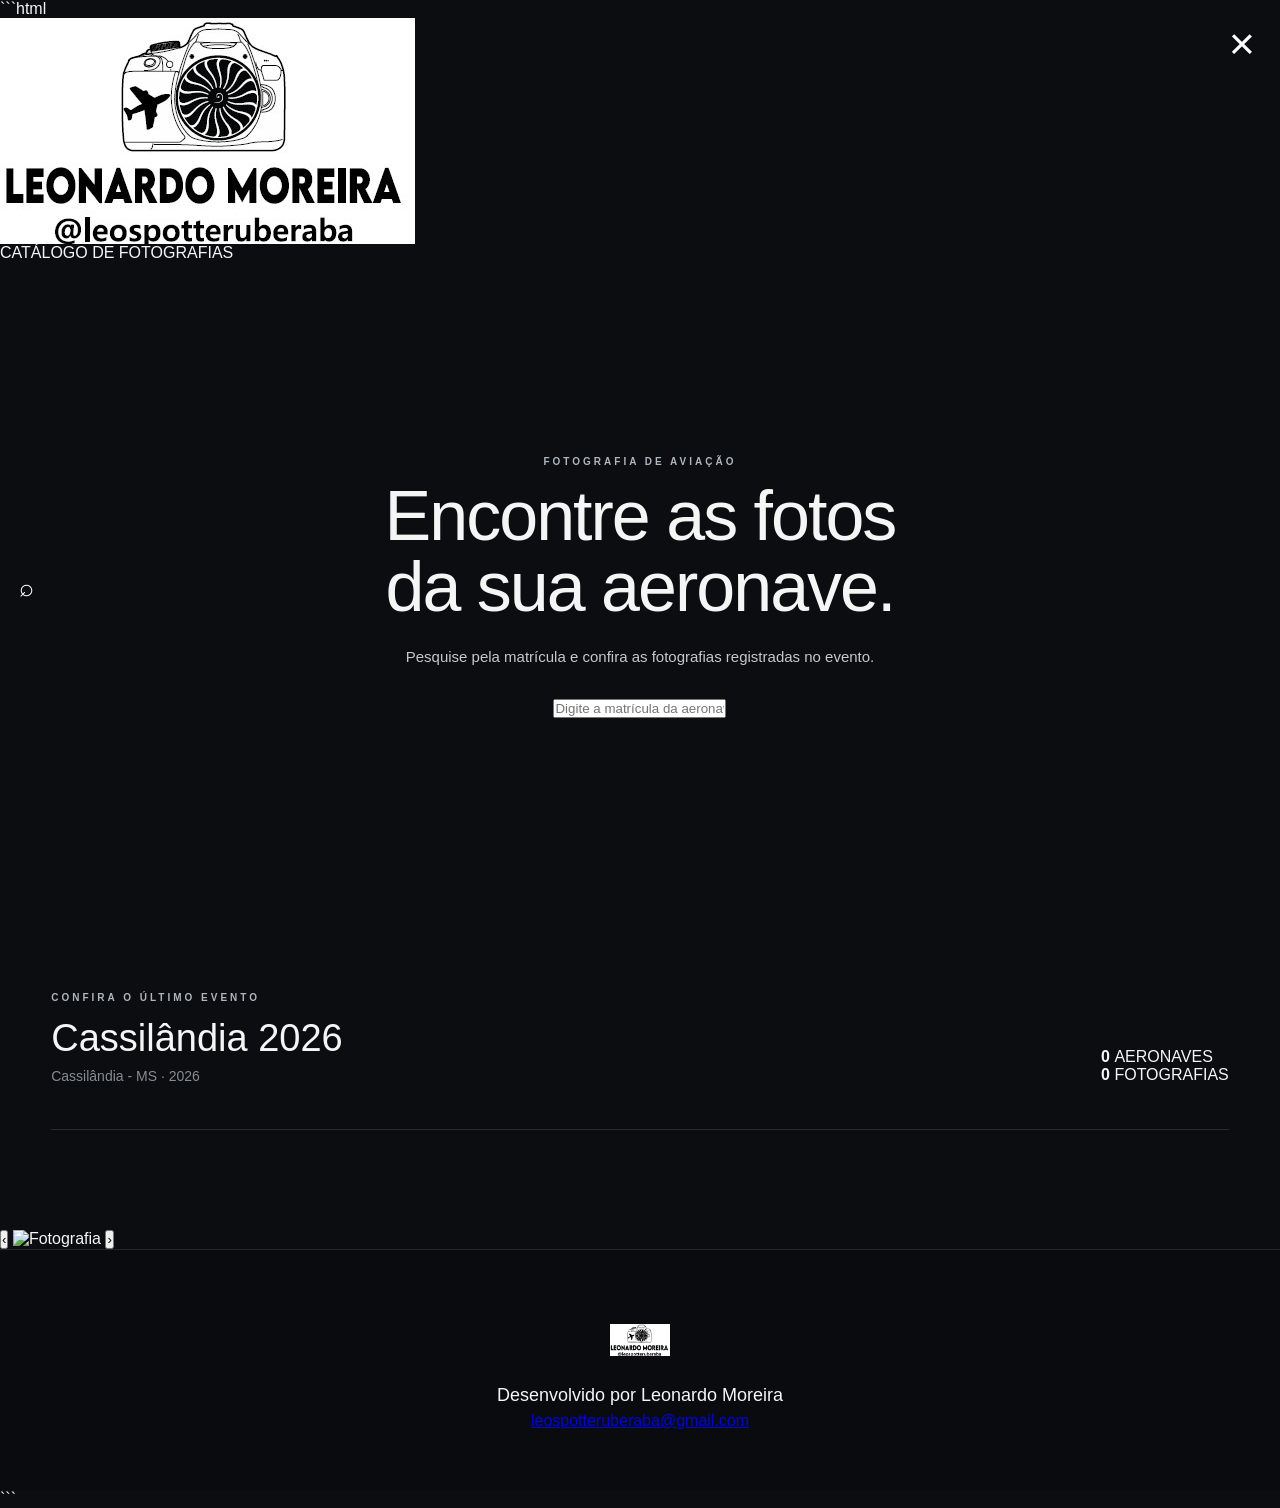
==== index.html @ 1e35a228 "Update index.html" ====
```html
<!DOCTYPE html>
<html lang="pt-BR">

<head>

    <meta charset="UTF-8">

    <meta
        name="viewport"
        content="width=device-width, initial-scale=1.0"
    >

    <title>LeoSpotter — Catálogo de Fotografias</title>

    <link
        rel="stylesheet"
        href="style.css"
    >

</head>


<body>


    <!-- ==================================================
         CABEÇALHO
    =================================================== -->

    <header class="site-header">

        <div class="header-container">

            <a
                href="#"
                class="brand"
                aria-label="LeoSpotter"
            >

                <img
                    src="assets/logo.jpg"
                    alt="LeoSpotter"
                    class="logo"
                >

            </a>


            <div class="header-title">

                <span>
                    CATÁLOGO DE FOTOGRAFIAS
                </span>

            </div>

        </div>

    </header>


    <!-- ==================================================
         CONTEÚDO PRINCIPAL
    =================================================== -->

    <main>


        <!-- ==================================================
             HERO / PESQUISA
        =================================================== -->

        <section class="hero">

            <div class="hero-container">

                <span class="hero-kicker">
                    FOTOGRAFIA DE AVIAÇÃO
                </span>


                <h1>
                    Encontre as fotos<br>
                    da sua aeronave.
                </h1>


                <p class="hero-description">
                    Pesquise pela matrícula e confira
                    as fotografias registradas no evento.
                </p>


                <!-- PESQUISA -->

                <div class="search-box">

                    <span class="search-icon">
                        ⌕
                    </span>


                    <input
                        type="text"
                        id="searchInput"
                        placeholder="Digite a matrícula da aeronave"
                        autocomplete="off"
                        spellcheck="false"
                    >

                </div>


                <div
                    id="searchResult"
                    class="search-result"
                ></div>

            </div>

        </section>



        <!-- ==================================================
             EVENTO
        =================================================== -->

        <section class="event-section">

            <div class="event-container">


                <div class="event-heading">

                    <div>

                        <span class="section-kicker">
                            CONFIRA O ÚLTIMO EVENTO
                        </span>


                        <h2>
                            Cassilândia 2026
                        </h2>


                        <p>
                            Cassilândia - MS · 2026
                        </p>

                    </div>


                    <div class="event-summary">

                        <div class="summary-item">

                            <strong
                                id="aircraftCount"
                            >
                                0
                            </strong>

                            <span>
                                AERONAVES
                            </span>

                        </div>


                        <div class="summary-item">

                            <strong
                                id="photoCount"
                            >
                                0
                            </strong>

                            <span>
                                FOTOGRAFIAS
                            </span>

                        </div>

                    </div>

                </div>



                <!-- ==================================================
                     LISTA DE AERONAVES
                =================================================== -->

                <div
                    id="aircraftGrid"
                    class="aircraft-grid"
                ></div>


            </div>

        </section>


    </main>



    <!-- ==================================================
         MODAL DA GALERIA
    =================================================== -->

    <div
        id="galleryModal"
        class="modal"
    >

        <div class="modal-content gallery-modal-content">


            <div class="modal-header">

                <div>

                    <span class="modal-kicker">
                        FOTOGRAFIAS DA AERONAVE
                    </span>


                    <h2
                        id="galleryTitle"
                    >
                        PP-XXX
                    </h2>


                    <p
                        id="galleryModel"
                    >
                        Aeronave de demonstração
                    </p>

                </div>


                <button
                    id="closeGallery"
                    class="modal-close"
                    type="button"
                    aria-label="Fechar"
                >
                    ×
                </button>

            </div>



            <!-- ==================================================
                 FOTOS
            =================================================== -->

            <div
                id="photoGrid"
                class="photo-grid"
            ></div>



            <!-- ==================================================
                 BARRA DE SELEÇÃO
            =================================================== -->

            <div class="selection-bar">

                <div class="selection-info">

                    <strong
                        id="selectedCount"
                    >
                        0
                    </strong>


                    <span
                        id="selectionText"
                    >
                        Nenhuma foto selecionada
                    </span>

                </div>


                <button
                    id="continueButton"
                    class="primary-button"
                    type="button"
                    disabled
                >
                    CONTINUAR →
                </button>

            </div>


        </div>

    </div>



    <!-- ==================================================
         VISUALIZADOR DE FOTO
    =================================================== -->

    <div
        id="photoViewer"
        class="viewer"
    >

        <button
            id="closeViewer"
            class="viewer-close"
            type="button"
            aria-label="Fechar"
        >
            ×
        </button>


        <button
            id="previousPhoto"
            class="viewer-navigation viewer-previous"
            type="button"
            aria-label="Foto anterior"
        >
            ‹
        </button>


        <img
            id="viewerImage"
            src=""
            alt="Fotografia"
        >


        <button
            id="nextPhoto"
            class="viewer-navigation viewer-next"
            type="button"
            aria-label="Próxima foto"
        >
            ›
        </button>

    </div>



    <!-- ==================================================
         MODAL DO PEDIDO
    =================================================== -->

    <div
        id="orderModal"
        class="modal"
    >

        <div class="modal-content order-modal-content">


            <div class="modal-header">

                <div>

                    <span class="modal-kicker">
                        SUA SELEÇÃO
                    </span>


                    <h2>
                        Revise suas fotos
                    </h2>


                    <p>
                        Confira as fotografias selecionadas
                        antes de continuar.
                    </p>

                </div>


                <button
                    id="closeOrder"
                    class="modal-close"
                    type="button"
                    aria-label="Fechar"
                >
                    ×
                </button>

            </div>



            <!-- FOTOS SELECIONADAS -->

            <div
                id="selectedPhotosList"
                class="selected-photos-list"
            ></div>



            <!-- AÇÕES -->

            <div class="order-actions">

                <button
                    id="backToGallery"
                    class="secondary-button"
                    type="button"
                >
                    ← VOLTAR
                </button>


                <button
                    id="finishButton"
                    class="primary-button"
                    type="button"
                >
                    FINALIZAR SELEÇÃO →
                </button>

            </div>


        </div>

    </div>



    <!-- ==================================================
         RODAPÉ
    =================================================== -->

    <footer class="site-footer">

        <div class="footer-container">

            <img
                src="assets/logo.jpg"
                alt="LeoSpotter"
                class="footer-logo"
            >


            <p>
                Desenvolvido por Leonardo Moreira
            </p>


            <a
                href="mailto:leospotteruberaba@gmail.com"
            >
                leospotteruberaba@gmail.com
            </a>

        </div>

    </footer>



    <!-- ==================================================
         JAVASCRIPT
    =================================================== -->

    <script
        src="script.js"
    ></script>


</body>

</html>
```
---- style.css ----
/* ==================================================
   RESET
================================================== */

* {
    box-sizing: border-box;

    margin: 0;
    padding: 0;
}


html {
    scroll-behavior: smooth;
}


body {

    font-family:
        Arial,
        Helvetica,
        sans-serif;

    background: #0b0d10;

    color: #f5f5f5;
}


/* ==================================================
   HERO
================================================== */

.hero {

    min-height: 650px;

    position: relative;

    display: flex;

    align-items: center;

    justify-content: center;

    text-align: center;

    overflow: hidden;
}


.hero-background {

    position: absolute;

    inset: 0;

    background-image:
        url("https://images.unsplash.com/photo-1436491865332-7a61a109cc05");

    background-position: center;

    background-size: cover;

    transform: scale(1.02);
}


.hero-overlay {

    position: absolute;

    inset: 0;

    background:
        linear-gradient(
            to bottom,
            rgba(0,0,0,0.30),
            rgba(7,9,12,0.80) 65%,
            #0b0d10 100%
        );
}


.hero-content {

    position: relative;

    z-index: 2;

    width: min(700px, 90%);

    padding-top: 30px;
}


.hero-logo {

    width: 105px;

    height: 105px;

    object-fit: contain;

    border-radius: 20px;

    margin-bottom: 28px;

    box-shadow:
        0 15px 50px rgba(0,0,0,0.45);
}


.hero-kicker,
.section-kicker {

    display: block;

    font-size: 10px;

    font-weight: bold;

    letter-spacing: 3px;

    color: #aeb5bd;

    margin-bottom: 14px;
}


.hero h1 {

    font-size:
        clamp(40px, 7vw, 70px);

    line-height: 1.02;

    font-weight: 500;

    letter-spacing: -2px;

    margin-bottom: 22px;
}


.hero-description {

    color: #c5c9ce;

    font-size: 15px;

    line-height: 1.6;

    max-width: 520px;

    margin:
        0 auto 30px;
}


/* ==================================================
   SEARCH
================================================== */

.search-container {

    position: relative;

    width: min(470px, 100%);

    margin: auto;
}


.search-container input {

    width: 100%;

    height: 58px;

    padding:
        0 20px
        0 52px;

    border:
        1px solid rgba(255,255,255,0.28);

    border-radius: 4px;

    background:
        rgba(255,255,255,0.10);

    backdrop-filter: blur(15px);

    color: white;

    font-size: 16px;

    outline: none;

    transition: 0.2s;
}


.search-container input::placeholder {

    color: #c5c9ce;
}


.search-container input:focus {

    border-color:
        rgba(255,255,255,0.70);

    background:
        rgba(255,255,255,0.14);
}


.search-icon {

    position: absolute;

    left: 19px;

    top: 50%;

    transform:
        translateY(-50%);

    font-size: 25px;

    color: white;

    z-index: 2;
}


.scroll-indicator {

    position: absolute;

    bottom: 25px;

    left: 50%;

    transform:
        translateX(-50%);

    display: flex;

    flex-direction: column;

    gap: 7px;

    color: #9299a1;

    font-size: 8px;

    letter-spacing: 2px;
}


/* ==================================================
   MAIN
================================================== */

main {

    background: #0b0d10;
}


.event-section {

    width: min(1200px, 92%);

    margin: auto;

    padding:
        80px 0 100px;
}


/* ==================================================
   EVENT HEADER
================================================== */

.event-heading {

    display: flex;

    justify-content: space-between;

    align-items: flex-end;

    gap: 30px;

    padding-bottom: 45px;

    border-bottom:
        1px solid #272b30;
}


.event-heading h2 {

    font-size: 38px;

    font-weight: 500;

    margin-bottom: 8px;
}


.event-heading p {

    color: #858c94;

    font-size: 14px;
}


.event-stats {

    display: flex;

    gap: 45px;
}


.event-stats strong {

    display: block;

    font-size: 30px;

    font-weight: 500;
}


.event-stats span {

    display: block;

    color: #737b83;

    font-size: 10px;

    text-transform: uppercase;

    letter-spacing: 1px;

    margin-top: 3px;
}


/* ==================================================
   SEARCH RESULT
================================================== */

.search-result {

    min-height: 0;
}


.search-result:not(:empty) {

    margin-top: 30px;

    padding:
        20px 25px;

    background: #121519;

    border-left:
        2px solid white;
}


.search-result-content {

    display: flex;

    align-items: center;

    justify-content: space-between;

    cursor: pointer;

    gap: 20px;
}


.search-result-label {

    display: block;

    color: #737b83;

    font-size: 9px;

    letter-spacing: 2px;

    margin-bottom: 6px;
}


.search-result-content strong {

    display: block;

    font-size: 22px;

    font-weight: 500;

    margin-bottom: 4px;
}


.search-result-model {

    color: #7b838b;

    font-size: 12px;
}


.search-result-arrow {

    font-size: 28px;

    color: #9299a1;

    transition:
        transform 0.2s,
        color 0.2s;
}


.search-result-content:hover
.search-result-arrow {

    transform:
        translateX(6px);

    color: white;
}


.search-empty strong {

    font-size: 17px;
}


.search-empty span {

    display: block;

    color: #737b83;

    font-size: 12px;

    margin-top: 5px;
}


/* ==================================================
   AIRCRAFT
================================================== */

.aircraft-section {

    padding-top: 55px;
}


.section-heading {

    display: flex;

    justify-content: space-between;

    align-items: flex-end;

    gap: 20px;

    margin-bottom: 25px;
}


.section-heading h3 {

    font-size: 25px;

    font-weight: 500;
}


.gallery-note {

    color: #6f767e;

    font-size: 11px;
}


/* ==================================================
   AIRCRAFT GRID
================================================== */

.aircraft-grid {

    display: grid;

    grid-template-columns:
        repeat(3, 1fr);

    gap: 18px;
}


.aircraft-card {

    background: #121519;

    overflow: hidden;

    cursor: pointer;

    transition:
        transform 0.25s,
        background 0.25s;
}


.aircraft-card:hover {

    transform:
        translateY(-4px);

    background: #161a1f;
}


.aircraft-image {

    display: block;

    width: 100%;

    aspect-ratio: 16 / 10;

    object-fit: cover;

    transition:
        transform 0.5s,
        filter 0.5s;
}


.aircraft-card:hover
.aircraft-image {

    transform: scale(1.04);

    filter: brightness(0.78);
}


.aircraft-info {

    padding: 20px;
}


.aircraft-registration {

    font-size: 23px;

    font-weight: 500;

    letter-spacing: 0.5px;

    margin-bottom: 5px;
}


.aircraft-model {

    color: #858c94;

    font-size: 13px;

    margin-bottom: 15px;
}


.photo-number {

    color: #656d76;

    font-size: 10px;

    letter-spacing: 1px;

    text-transform: uppercase;
}


.view-button {

    margin-top: 17px;

    padding: 0;

    border: none;

    background: none;

    color: white;

    font-size: 11px;

    letter-spacing: 1px;

    cursor: pointer;
}


.view-button:hover {

    text-decoration: underline;
}


/* ==================================================
   MODAL
================================================== */

.modal {

    display: none;

    position: fixed;

    inset: 0;

    z-index: 1000;

    background: #090b0e;

    overflow-y: auto;
}


.modal.active {

    display: block;
}


/* ==================================================
   GALLERY
================================================== */

.gallery-page {

    min-height: 100vh;

    position: relative;

    padding:
        60px
        5%
        130px;
}


.close-button {

    position: fixed;

    top: 20px;

    right: 25px;

    width: 45px;

    height: 45px;

    border:
        1px solid #343940;

    border-radius: 50%;

    background: #121519;

    color: white;

    font-size: 28px;

    cursor: pointer;

    z-index: 20;
}


.gallery-top {

    width: min(1200px, 100%);

    margin: 0 auto 35px;

    display: flex;

    justify-content: space-between;

    align-items: flex-end;
}


.gallery-top h2 {

    font-size: 42px;

    font-weight: 500;
}


.gallery-top p {

    color: #747c84;

    font-size: 13px;

    margin-top: 6px;
}


.gallery-counter {

    text-align: right;
}


.gallery-counter strong {

    font-size: 30px;

    font-weight: 500;
}


.gallery-counter span {

    display: block;

    color: #737b83;

    font-size: 9px;

    text-transform: uppercase;

    letter-spacing: 1px;
}


/* ==================================================
   PHOTO GRID
================================================== */

.photo-grid {

    width: min(1200px, 100%);

    margin: auto;

    display: grid;

    grid-template-columns:
        repeat(3, 1fr);

    gap: 7px;
}


.photo-card {

    position: relative;

    overflow: hidden;

    background: #111;
}


.photo-card img {

    display: block;

    width: 100%;

    aspect-ratio: 4 / 3;

    object-fit: cover;

    cursor: pointer;

    transition:
        transform 0.4s,
        opacity 0.3s;
}


.photo-card:hover img {

    transform: scale(1.03);

    opacity: 0.85;
}


.photo-card.selected {

    outline:
        3px solid white;

    outline-offset:
        -3px;
}


.select-check {

    position: absolute;

    top: 12px;

    right: 12px;

    width: 32px;

    height: 32px;

    border-radius: 50%;

    display: flex;

    align-items: center;

    justify-content: center;

    background:
        rgba(0,0,0,0.70);

    border:
        1px solid rgba(255,255,255,0.5);

    color: white;

    cursor: pointer;

    backdrop-filter: blur(5px);
}


.photo-card.selected
.select-check {

    background: white;

    color: #111;

    border-color: white;
}


/* ==================================================
   SELECTION BAR
================================================== */

.selection-bar {

    position: fixed;

    left: 0;

    right: 0;

    bottom: 0;

    z-index: 30;

    display: flex;

    align-items: center;

    justify-content: space-between;

    gap: 20px;

    padding:
        15px 5%;

    background:
        rgba(12,14,17,0.96);

    backdrop-filter:
        blur(15px);

    border-top:
        1px solid #292d32;
}


.selection-info strong {

    display: block;

    font-size: 13px;
}


.selection-info span {

    display: block;

    color: #727a82;

    font-size: 10px;

    margin-top: 3px;
}


.primary-button,
.secondary-button {

    border: none;

    padding:
        13px 22px;

    cursor: pointer;

    font-size: 11px;

    font-weight: bold;

    letter-spacing: 0.5px;
}


.primary-button {

    background: white;

    color: #111;

    border-radius: 3px;
}


.primary-button:hover {

    background: #dfe2e5;
}


.primary-button:disabled {

    background: #343940;

    color: #777f87;

    cursor: not-allowed;
}


.secondary-button {

    background: #22262b;

    color: white;
}


/* ==================================================
   PHOTO VIEWER
================================================== */

.photo-viewer {

    display: none;

    position: fixed;

    inset: 0;

    z-index: 3000;

    align-items: center;

    justify-content: center;

    background:
        rgba(0,0,0,0.97);
}


.photo-viewer.active {

    display: flex;
}


.photo-viewer img {

    max-width: 92%;

    max-height: 90%;

    object-fit: contain;
}


.viewer-close {

    position: absolute;

    top: 18px;

    right: 25px;

    border: none;

    background: none;

    color: white;

    font-size: 45px;

    cursor: pointer;
}


.viewer-arrow {

    position: absolute;

    top: 50%;

    transform:
        translateY(-50%);

    width: 55px;

    height: 75px;

    border: none;

    background:
        rgba(255,255,255,0.08);

    color: white;

    font-size: 45px;

    cursor: pointer;
}


.viewer-left {

    left: 20px;
}


.viewer-right {

    right: 20px;
}


/* ==================================================
   ORDER
================================================== */

.order-box {

    position: relative;

    width: min(750px, 92%);

    margin:
        70px auto;

    padding: 45px;

    background: #121519;
}


.order-box h2 {

    font-size: 32px;

    font-weight: 500;

    margin-bottom: 8px;
}


.order-description {

    color: #777f87;

    font-size: 13px;

    margin-bottom: 30px;
}


.selected-photos-list {

    display: grid;

    grid-template-columns:
        repeat(3, 1fr);

    gap: 8px;
}


.selected-photos-list img {

    display: block;

    width: 100%;

    aspect-ratio: 4 / 3;

    object-fit: cover;
}


.order-actions {

    display: flex;

    justify-content: space-between;

    gap: 10px;

    margin-top: 30px;
}


/* ==================================================
   FOOTER
================================================== */

footer {

    text-align: center;

    padding:
        60px 20px;

    background: #090b0e;

    border-top:
        1px solid #22262b;
}


footer img {

    width: 60px;

    height: 60px;

    object-fit: contain;

    border-radius: 12px;

    margin-bottom: 15px;
}


footer p {

    font-size: 18px;

    margin-bottom: 6px;
}


footer span {

    display: block;

    color: #727a82;

    font-size: 12px;

    margin-bottom: 15px;
}


footer small {

    color: #4f565e;

    font-size: 10px;
}


/* ==================================================
   MOBILE
================================================== */

@media (max-width: 800px) {

    .hero {

        min-height: 620px;
    }


    .hero h1 {

        font-size: 44px;
    }


    .event-heading {

        flex-direction: column;

        align-items: flex-start;
    }


    .event-stats {

        width: 100%;

        justify-content: space-between;

        padding-top: 10px;
    }


    .aircraft-grid {

        grid-template-columns:
            repeat(2, 1fr);
    }


    .photo-grid {

        grid-template-columns:
            repeat(2, 1fr);
    }

}


@media (max-width: 550px) {

    .hero {

        min-height: 590px;
    }


    .hero-logo {

        width: 85px;

        height: 85px;
    }


    .hero h1 {

        font-size: 39px;

        letter-spacing: -1px;
    }


    .hero-description {

        font-size: 14px;
    }


    .event-section {

        width: 90%;

        padding:
            55px 0 70px;
    }


    .event-heading h2 {

        font-size: 29px;
    }


    .section-heading {

        flex-direction: column;

        align-items: flex-start;

        gap: 8px;
    }


    .aircraft-grid {

        grid-template-columns: 1fr;

        gap: 12px;
    }


    .aircraft-image {

        aspect-ratio: 16 / 9;
    }


    .gallery-page {

        padding:
            45px 12px 110px;
    }


    .gallery-top {

        align-items: flex-start;

        margin-bottom: 25px;
    }


    .gallery-top h2 {

        font-size: 31px;
    }


    .photo-grid {

        grid-template-columns:
            repeat(2, 1fr);

        gap: 5px;
    }


    .selection-bar {

        padding:
            12px 15px;
    }


    .selection-info span {

        display: none;
    }


    .primary-button {

        padding:
            12px 15px;
    }


    .order-box {

        margin:
            25px auto;

        padding:
            35px 20px;
    }


    .selected-photos-list {

        grid-template-columns:
            repeat(2, 1fr);
    }


    .order-actions {

        gap: 10px;
    }


    .search-result-content {

        gap: 10px;
    }


    .search-result-content strong {

        font-size: 19px;
    }


    .search-result-arrow {

        font-size: 23px;
    }

}
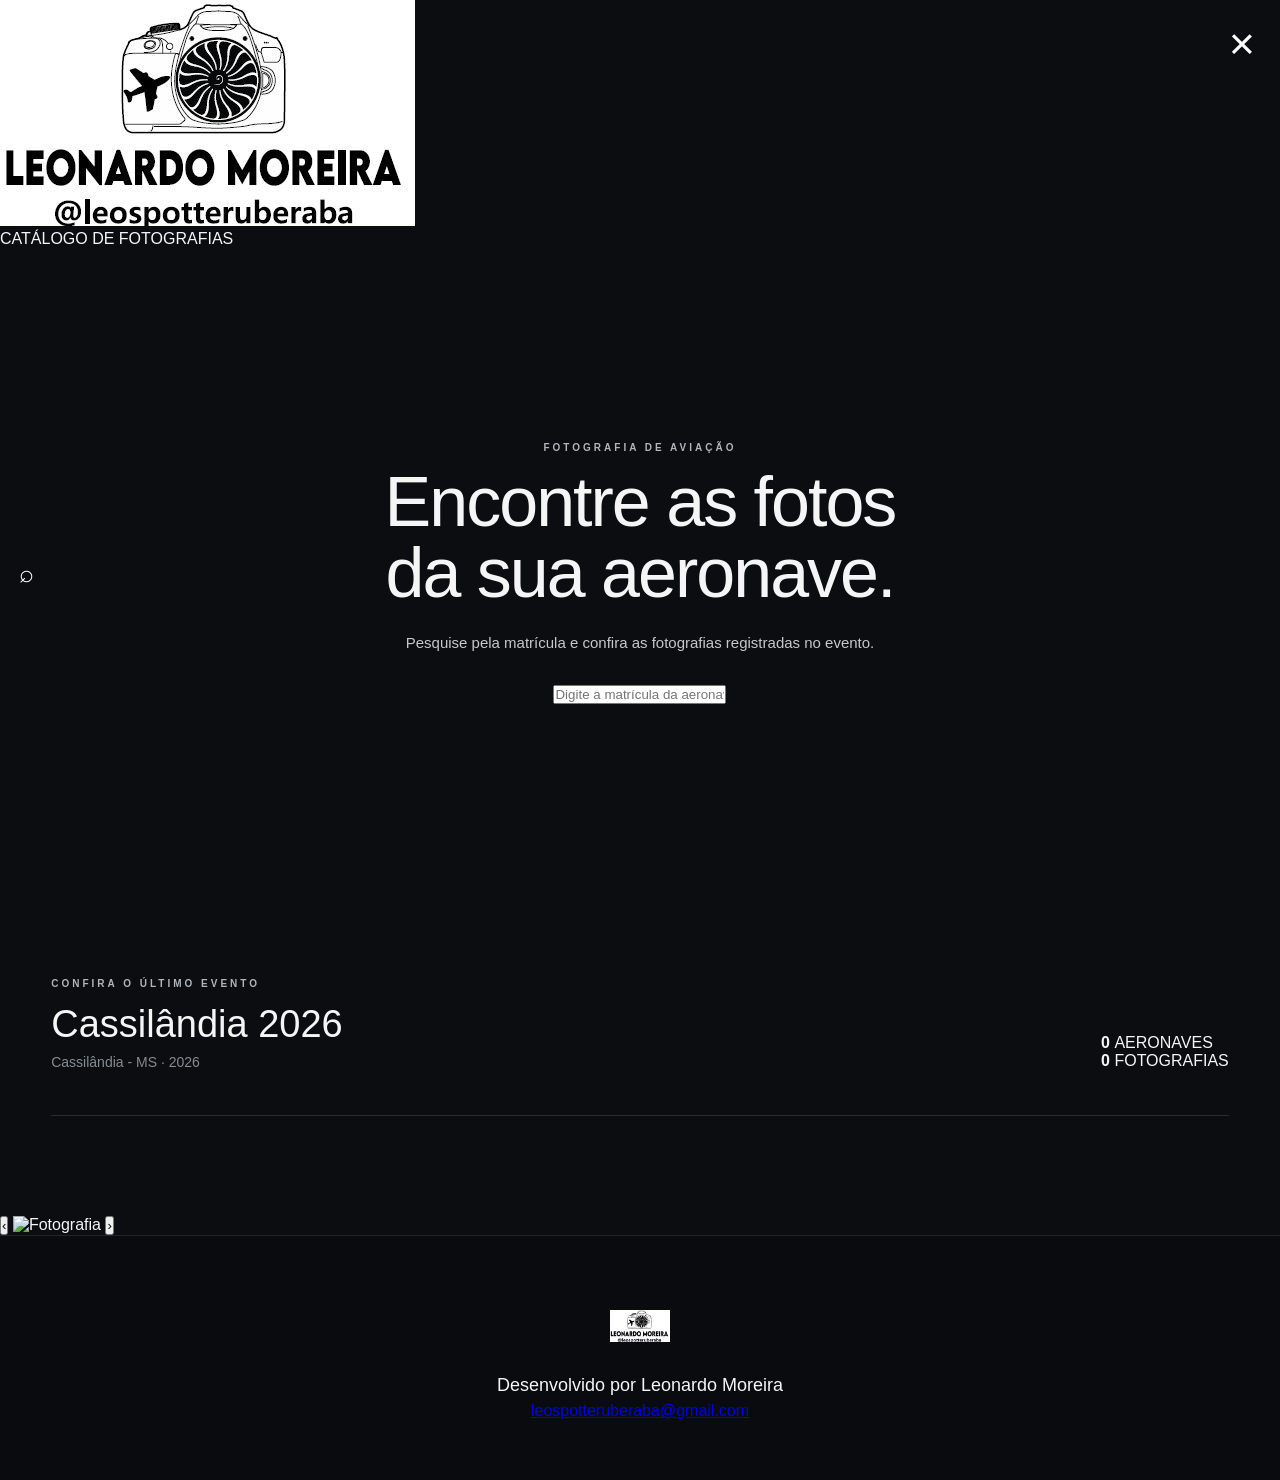
==== commit e31d3b56: "Fix HTML formatting in index.html Removed markdown code block formatting from HTML file." ====
--- a/index.html
+++ b/index.html
@@ -1,4 +1,3 @@
-```html
 <!DOCTYPE html>
 <html lang="pt-BR">
 
@@ -491,4 +490,3 @@
 </body>
 
 </html>
-```
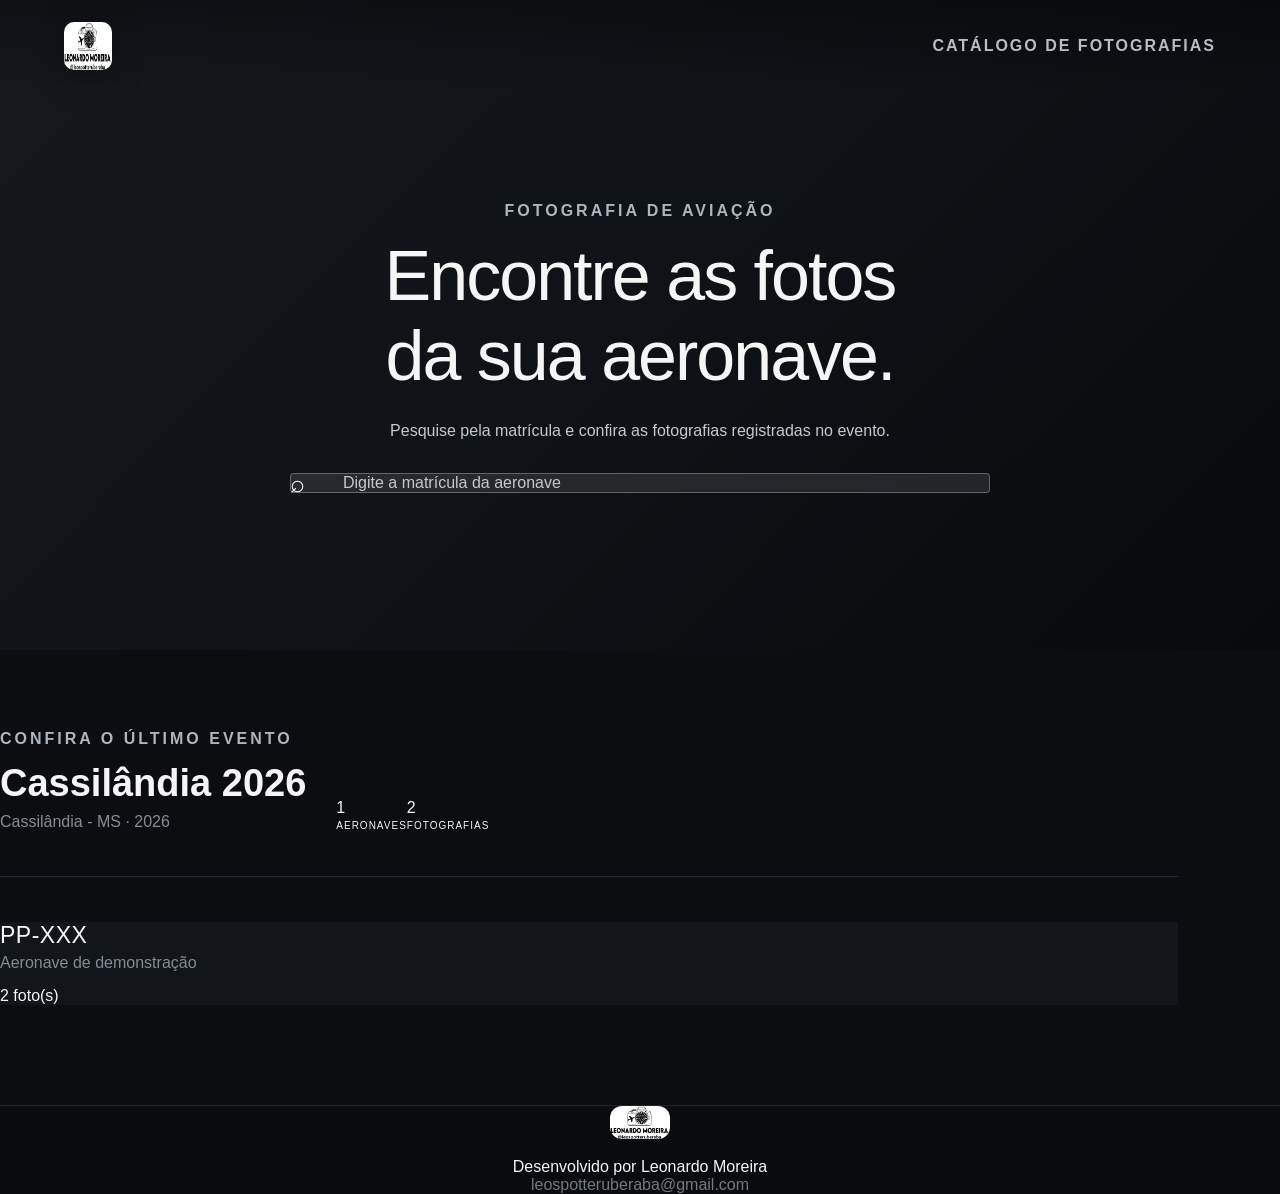
==== commit 7e829415: "Update index.html" ====
--- a/index.html
+++ b/index.html
@@ -482,9 +482,7 @@
          JAVASCRIPT
     =================================================== -->
 
-    <script
-        src="script.js"
-    ></script>
+    <script src="script.js?v=1.2.3"></script>
 
 
 </body>
--- a/style.css
+++ b/style.css
@@ -1,1435 +1,1631 @@
 /* ==================================================
-   RESET
+LEOSPOTTER — CATÁLOGO DE FOTOGRAFIAS
+CSS — VERSÃO 1.2.0
+================================================== */
+
+/* ==================================================
+RESET
 ================================================== */
 
 * {
-    box-sizing: border-box;
-
-    margin: 0;
-    padding: 0;
-}
-
+  box-sizing: border-box;
+  margin: 0;
+  padding: 0;
+  }
 
 html {
-    scroll-behavior: smooth;
-}
-
+scroll-behavior: smooth;
+}
 
 body {
-
-    font-family:
-        Arial,
-        Helvetica,
-        sans-serif;
-
-    background: #0b0d10;
-
-    color: #f5f5f5;
-}
-
-
-/* ==================================================
-   HERO
+font-family:
+Arial,
+Helvetica,
+sans-serif;
+
+```
+background: #0b0d10;
+color: #f5f5f5;
+
+min-height: 100vh;
+```
+
+}
+
+button,
+input {
+font-family: inherit;
+}
+
+button {
+-webkit-tap-highlight-color: transparent;
+}
+
+/* ==================================================
+CABEÇALHO
+================================================== */
+
+.site-header {
+position: absolute;
+
+```
+top: 0;
+left: 0;
+right: 0;
+
+z-index: 100;
+
+padding: 22px 5%;
+
+background:
+    linear-gradient(
+        to bottom,
+        rgba(0,0,0,0.35),
+        transparent
+    );
+```
+
+}
+
+.header-container {
+width: min(1200px, 100%);
+
+```
+margin: auto;
+
+display: flex;
+
+align-items: center;
+
+justify-content: space-between;
+
+gap: 20px;
+```
+
+}
+
+.brand {
+display: flex;
+
+```
+align-items: center;
+
+text-decoration: none;
+```
+
+}
+
+.logo {
+width: 48px;
+height: 48px;
+
+```
+object-fit: contain;
+
+border-radius: 10px;
+
+box-shadow:
+    0 8px 30px rgba(0,0,0,0.35);
+```
+
+}
+
+.header-title {
+color: #b7bdc4;
+
+```
+font-size: 9px;
+
+font-weight: bold;
+
+letter-spacing: 2px;
+
+text-align: right;
+```
+
+}
+
+/* ==================================================
+HERO
 ================================================== */
 
 .hero {
-
-    min-height: 650px;
-
-    position: relative;
-
-    display: flex;
-
-    align-items: center;
-
-    justify-content: center;
-
-    text-align: center;
-
-    overflow: hidden;
-}
-
-
-.hero-background {
-
-    position: absolute;
-
-    inset: 0;
-
-    background-image:
-        url("https://images.unsplash.com/photo-1436491865332-7a61a109cc05");
-
-    background-position: center;
-
-    background-size: cover;
-
-    transform: scale(1.02);
-}
-
-
-.hero-overlay {
-
-    position: absolute;
-
-    inset: 0;
-
-    background:
-        linear-gradient(
-            to bottom,
-            rgba(0,0,0,0.30),
-            rgba(7,9,12,0.80) 65%,
-            #0b0d10 100%
-        );
-}
-
-
-.hero-content {
-
-    position: relative;
-
-    z-index: 2;
-
-    width: min(700px, 90%);
-
-    padding-top: 30px;
-}
-
-
-.hero-logo {
-
-    width: 105px;
-
-    height: 105px;
-
-    object-fit: contain;
-
-    border-radius: 20px;
-
-    margin-bottom: 28px;
-
-    box-shadow:
-        0 15px 50px rgba(0,0,0,0.45);
-}
-
-
-.hero-kicker,
-.section-kicker {
-
-    display: block;
-
-    font-size: 10px;
-
-    font-weight: bold;
-
-    letter-spacing: 3px;
-
-    color: #aeb5bd;
-
-    margin-bottom: 14px;
-}
-
+min-height: 650px;
+
+```
+position: relative;
+
+display: flex;
+
+align-items: center;
+
+justify-content: center;
+
+text-align: center;
+
+overflow: hidden;
+
+background:
+    linear-gradient(
+        135deg,
+        #15191e,
+        #080a0d
+    );
+```
+
+}
+
+.hero::before {
+content: "";
+
+```
+position: absolute;
+
+inset: 0;
+
+background-image:
+    url("https://images.unsplash.com/photo-1436491865332-7a61a109cc05");
+
+background-position: center;
+
+background-size: cover;
+
+transform: scale(1.03);
+
+filter: saturate(0.75);
+```
+
+}
+
+.hero::after {
+content: "";
+
+```
+position: absolute;
+
+inset: 0;
+
+background:
+    linear-gradient(
+        to bottom,
+        rgba(0,0,0,0.35),
+        rgba(7,9,12,0.70) 55%,
+        #0b0d10 100%
+    );
+```
+
+}
+
+.hero-container {
+position: relative;
+
+```
+z-index: 2;
+
+width: min(700px, 90%);
+
+padding-top: 45px;
+```
+
+}
+
+.hero-kicker {
+display: block;
+
+```
+font-size: 10px;
+
+font-weight: bold;
+
+letter-spacing: 3px;
+
+color: #aeb5bd;
+
+margin-bottom: 16px;
+```
+
+}
 
 .hero h1 {
-
-    font-size:
-        clamp(40px, 7vw, 70px);
-
-    line-height: 1.02;
-
-    font-weight: 500;
-
-    letter-spacing: -2px;
-
-    margin-bottom: 22px;
-}
-
+font-size:
+clamp(40px, 7vw, 70px);
+
+```
+line-height: 1.02;
+
+font-weight: 500;
+
+letter-spacing: -2px;
+
+margin-bottom: 22px;
+```
+
+}
 
 .hero-description {
-
-    color: #c5c9ce;
-
-    font-size: 15px;
-
-    line-height: 1.6;
-
-    max-width: 520px;
-
-    margin:
-        0 auto 30px;
-}
-
-
-/* ==================================================
-   SEARCH
-================================================== */
-
-.search-container {
-
-    position: relative;
-
-    width: min(470px, 100%);
-
-    margin: auto;
-}
-
-
-.search-container input {
-
-    width: 100%;
-
-    height: 58px;
-
-    padding:
-        0 20px
-        0 52px;
-
-    border:
-        1px solid rgba(255,255,255,0.28);
-
-    border-radius: 4px;
-
-    background:
-        rgba(255,255,255,0.10);
-
-    backdrop-filter: blur(15px);
-
-    color: white;
-
-    font-size: 16px;
-
-    outline: none;
-
-    transition: 0.2s;
-}
-
-
-.search-container input::placeholder {
-
-    color: #c5c9ce;
-}
-
-
-.search-container input:focus {
-
-    border-color:
-        rgba(255,255,255,0.70);
-
-    background:
-        rgba(255,255,255,0.14);
-}
-
+color: #c5c9ce;
+
+```
+font-size: 15px;
+
+line-height: 1.6;
+
+max-width: 520px;
+
+margin:
+    0 auto 30px;
+```
+
+}
+
+/* ==================================================
+PESQUISA
+================================================== */
+
+.search-box {
+position: relative;
+
+```
+width: min(470px, 100%);
+
+margin: auto;
+```
+
+}
+
+.search-box input {
+width: 100%;
+
+```
+height: 58px;
+
+padding:
+    0 20px
+    0 52px;
+
+border:
+    1px solid rgba(255,255,255,0.28);
+
+border-radius: 4px;
+
+background:
+    rgba(255,255,255,0.10);
+
+backdrop-filter: blur(15px);
+
+color: white;
+
+font-size: 16px;
+
+outline: none;
+
+transition:
+    border-color 0.2s,
+    background 0.2s;
+```
+
+}
+
+.search-box input::placeholder {
+color: #c5c9ce;
+}
+
+.search-box input:focus {
+border-color:
+rgba(255,255,255,0.70);
+
+```
+background:
+    rgba(255,255,255,0.15);
+```
+
+}
 
 .search-icon {
-
-    position: absolute;
-
-    left: 19px;
-
-    top: 50%;
-
-    transform:
-        translateY(-50%);
-
-    font-size: 25px;
-
-    color: white;
-
-    z-index: 2;
-}
-
-
-.scroll-indicator {
-
-    position: absolute;
-
-    bottom: 25px;
-
-    left: 50%;
-
-    transform:
-        translateX(-50%);
-
-    display: flex;
-
-    flex-direction: column;
-
-    gap: 7px;
-
-    color: #9299a1;
-
-    font-size: 8px;
-
-    letter-spacing: 2px;
-}
-
-
-/* ==================================================
-   MAIN
-================================================== */
-
-main {
-
-    background: #0b0d10;
-}
-
-
-.event-section {
-
-    width: min(1200px, 92%);
-
-    margin: auto;
-
-    padding:
-        80px 0 100px;
-}
-
-
-/* ==================================================
-   EVENT HEADER
-================================================== */
-
-.event-heading {
-
-    display: flex;
-
-    justify-content: space-between;
-
-    align-items: flex-end;
-
-    gap: 30px;
-
-    padding-bottom: 45px;
-
-    border-bottom:
-        1px solid #272b30;
-}
-
-
-.event-heading h2 {
-
-    font-size: 38px;
-
-    font-weight: 500;
-
-    margin-bottom: 8px;
-}
-
-
-.event-heading p {
-
-    color: #858c94;
-
-    font-size: 14px;
-}
-
-
-.event-stats {
-
-    display: flex;
-
-    gap: 45px;
-}
-
-
-.event-stats strong {
-
-    display: block;
-
-    font-size: 30px;
-
-    font-weight: 500;
-}
-
-
-.event-stats span {
-
-    display: block;
-
-    color: #737b83;
-
-    font-size: 10px;
-
-    text-transform: uppercase;
-
-    letter-spacing: 1px;
-
-    margin-top: 3px;
-}
-
-
-/* ==================================================
-   SEARCH RESULT
+position: absolute;
+
+```
+left: 19px;
+
+top: 50%;
+
+transform:
+    translateY(-50%);
+
+font-size: 25px;
+
+line-height: 1;
+
+color: white;
+
+z-index: 2;
+
+pointer-events: none;
+```
+
+}
+
+/* ==================================================
+RESULTADO DA PESQUISA
 ================================================== */
 
 .search-result {
-
-    min-height: 0;
-}
-
+min-height: 0;
+
+```
+width: min(470px, 100%);
+
+margin: auto;
+```
+
+}
 
 .search-result:not(:empty) {
-
-    margin-top: 30px;
-
-    padding:
-        20px 25px;
-
-    background: #121519;
-
-    border-left:
-        2px solid white;
-}
-
+margin-top: 18px;
+
+```
+padding:
+    18px 20px;
+
+background:
+    rgba(18,21,25,0.96);
+
+border-left:
+    2px solid white;
+
+text-align: left;
+```
+
+}
 
 .search-result-content {
-
-    display: flex;
-
-    align-items: center;
-
-    justify-content: space-between;
-
-    cursor: pointer;
-
-    gap: 20px;
-}
-
+display: flex;
+
+```
+align-items: center;
+
+justify-content: space-between;
+
+gap: 20px;
+
+cursor: pointer;
+```
+
+}
 
 .search-result-label {
-
-    display: block;
-
-    color: #737b83;
-
-    font-size: 9px;
-
-    letter-spacing: 2px;
-
-    margin-bottom: 6px;
-}
-
+display: block;
+
+```
+color: #737b83;
+
+font-size: 9px;
+
+letter-spacing: 2px;
+
+margin-bottom: 6px;
+```
+
+}
 
 .search-result-content strong {
-
-    display: block;
-
-    font-size: 22px;
-
-    font-weight: 500;
-
-    margin-bottom: 4px;
-}
-
+display: block;
+
+```
+font-size: 22px;
+
+font-weight: 500;
+
+margin-bottom: 4px;
+```
+
+}
 
 .search-result-model {
-
-    color: #7b838b;
-
-    font-size: 12px;
-}
-
+color: #7b838b;
+
+```
+font-size: 12px;
+```
+
+}
 
 .search-result-arrow {
-
-    font-size: 28px;
-
-    color: #9299a1;
-
-    transition:
-        transform 0.2s,
-        color 0.2s;
-}
-
+font-size: 28px;
+
+```
+color: #9299a1;
+
+transition:
+    transform 0.2s,
+    color 0.2s;
+```
+
+}
 
 .search-result-content:hover
 .search-result-arrow {
-
-    transform:
-        translateX(6px);
-
-    color: white;
-}
-
+transform:
+translateX(6px);
+
+```
+color: white;
+```
+
+}
 
 .search-empty strong {
-
-    font-size: 17px;
-}
-
+display: block;
+
+```
+font-size: 17px;
+```
+
+}
 
 .search-empty span {
-
-    display: block;
-
-    color: #737b83;
-
-    font-size: 12px;
-
-    margin-top: 5px;
-}
-
-
-/* ==================================================
-   AIRCRAFT
-================================================== */
-
-.aircraft-section {
-
-    padding-top: 55px;
-}
-
-
-.section-heading {
-
-    display: flex;
-
-    justify-content: space-between;
-
-    align-items: flex-end;
-
-    gap: 20px;
-
-    margin-bottom: 25px;
-}
-
-
-.section-heading h3 {
-
-    font-size: 25px;
-
-    font-weight: 500;
-}
-
-
-.gallery-note {
-
-    color: #6f767e;
-
-    font-size: 11px;
-}
-
-
-/* ==================================================
-   AIRCRAFT GRID
+display: block;
+
+```
+color: #737b83;
+
+font-size: 12px;
+
+margin-top: 5px;
+```
+
+}
+
+/* ==================================================
+EVENTO
+================================================== */
+
+main {
+background: #0b0d10;
+}
+
+.event-section {
+width: min(1200px, 92%);
+
+```
+margin: auto;
+
+padding:
+    80px 0 100px;
+```
+
+}
+
+.event-container {
+width: 100%;
+}
+
+.event-heading {
+display: flex;
+
+```
+justify-content: space-between;
+
+align-items: flex-end;
+
+gap: 30px;
+
+padding-bottom: 45px;
+
+border-bottom:
+    1px solid #272b30;
+```
+
+}
+
+.section-kicker {
+display: block;
+
+```
+font-size: 10px;
+
+font-weight: bold;
+
+letter-spacing: 3px;
+
+color: #aeb5bd;
+
+margin-bottom: 14px;
+```
+
+}
+
+.event-heading h2 {
+font-size: 38px;
+
+```
+font-weight: 500;
+
+margin-bottom: 8px;
+```
+
+}
+
+.event-heading p {
+color: #858c94;
+
+```
+font-size: 14px;
+```
+
+}
+
+/* ==================================================
+RESUMO DO EVENTO
+================================================== */
+
+.event-summary {
+display: flex;
+
+```
+gap: 45px;
+```
+
+}
+
+.summary-item strong {
+display: block;
+
+```
+font-size: 30px;
+
+font-weight: 500;
+```
+
+}
+
+.summary-item span {
+display: block;
+
+```
+color: #737b83;
+
+font-size: 10px;
+
+text-transform: uppercase;
+
+letter-spacing: 1px;
+
+margin-top: 3px;
+```
+
+}
+
+/* ==================================================
+GRID DE AERONAVES
 ================================================== */
 
 .aircraft-grid {
-
-    display: grid;
-
-    grid-template-columns:
-        repeat(3, 1fr);
-
-    gap: 18px;
-}
-
+display: grid;
+
+```
+grid-template-columns:
+    repeat(3, 1fr);
+
+gap: 18px;
+
+padding-top: 45px;
+```
+
+}
 
 .aircraft-card {
-
-    background: #121519;
-
-    overflow: hidden;
-
-    cursor: pointer;
-
-    transition:
-        transform 0.25s,
-        background 0.25s;
-}
-
+background: #121519;
+
+```
+overflow: hidden;
+
+cursor: pointer;
+
+transition:
+    transform 0.25s,
+    background 0.25s;
+```
+
+}
 
 .aircraft-card:hover {
-
-    transform:
-        translateY(-4px);
-
-    background: #161a1f;
-}
-
+transform:
+translateY(-4px);
+
+```
+background: #161a1f;
+```
+
+}
 
 .aircraft-image {
-
-    display: block;
-
-    width: 100%;
-
-    aspect-ratio: 16 / 10;
-
-    object-fit: cover;
-
-    transition:
-        transform 0.5s,
-        filter 0.5s;
-}
-
+display: block;
+
+```
+width: 100%;
+
+aspect-ratio: 16 / 10;
+
+object-fit: cover;
+
+background: #080a0c;
+
+transition:
+    transform 0.5s,
+    filter 0.5s;
+```
+
+}
 
 .aircraft-card:hover
 .aircraft-image {
-
-    transform: scale(1.04);
-
-    filter: brightness(0.78);
-}
-
+transform: scale(1.04);
+
+```
+filter: brightness(0.78);
+```
+
+}
 
 .aircraft-info {
-
-    padding: 20px;
-}
-
+padding: 20px;
+}
 
 .aircraft-registration {
-
-    font-size: 23px;
-
-    font-weight: 500;
-
-    letter-spacing: 0.5px;
-
-    margin-bottom: 5px;
-}
-
+font-size: 23px;
+
+```
+font-weight: 500;
+
+letter-spacing: 0.5px;
+
+margin-bottom: 5px;
+```
+
+}
 
 .aircraft-model {
-
-    color: #858c94;
-
-    font-size: 13px;
-
-    margin-bottom: 15px;
-}
-
+color: #858c94;
+
+```
+font-size: 13px;
+
+margin-bottom: 15px;
+```
+
+}
 
 .photo-number {
-
-    color: #656d76;
-
-    font-size: 10px;
-
-    letter-spacing: 1px;
-
-    text-transform: uppercase;
-}
-
+color: #656d76;
+
+```
+font-size: 10px;
+
+letter-spacing: 1px;
+
+text-transform: uppercase;
+```
+
+}
 
 .view-button {
-
-    margin-top: 17px;
-
-    padding: 0;
-
-    border: none;
-
-    background: none;
-
-    color: white;
-
-    font-size: 11px;
-
-    letter-spacing: 1px;
-
-    cursor: pointer;
-}
-
+margin-top: 17px;
+
+```
+padding: 0;
+
+border: none;
+
+background: none;
+
+color: white;
+
+font-size: 11px;
+
+letter-spacing: 1px;
+
+cursor: pointer;
+```
+
+}
 
 .view-button:hover {
-
-    text-decoration: underline;
-}
-
-
-/* ==================================================
-   MODAL
+text-decoration: underline;
+}
+
+/* ==================================================
+MODAIS
 ================================================== */
 
 .modal {
-
-    display: none;
-
-    position: fixed;
-
-    inset: 0;
-
-    z-index: 1000;
-
-    background: #090b0e;
-
-    overflow-y: auto;
-}
-
+display: none;
+
+```
+position: fixed;
+
+inset: 0;
+
+z-index: 1000;
+
+background:
+    #090b0e;
+
+overflow-y: auto;
+```
+
+}
 
 .modal.active {
-
-    display: block;
-}
-
-
-/* ==================================================
-   GALLERY
-================================================== */
-
-.gallery-page {
-
-    min-height: 100vh;
-
-    position: relative;
-
-    padding:
-        60px
-        5%
-        130px;
-}
-
-
-.close-button {
-
-    position: fixed;
-
-    top: 20px;
-
-    right: 25px;
-
-    width: 45px;
-
-    height: 45px;
-
-    border:
-        1px solid #343940;
-
-    border-radius: 50%;
-
-    background: #121519;
-
-    color: white;
-
-    font-size: 28px;
-
-    cursor: pointer;
-
-    z-index: 20;
-}
-
-
-.gallery-top {
-
-    width: min(1200px, 100%);
-
-    margin: 0 auto 35px;
-
-    display: flex;
-
-    justify-content: space-between;
-
-    align-items: flex-end;
-}
-
-
-.gallery-top h2 {
-
-    font-size: 42px;
-
-    font-weight: 500;
-}
-
-
-.gallery-top p {
-
-    color: #747c84;
-
-    font-size: 13px;
-
-    margin-top: 6px;
-}
-
-
-.gallery-counter {
-
-    text-align: right;
-}
-
-
-.gallery-counter strong {
-
-    font-size: 30px;
-
-    font-weight: 500;
-}
-
-
-.gallery-counter span {
-
-    display: block;
-
-    color: #737b83;
-
-    font-size: 9px;
-
-    text-transform: uppercase;
-
-    letter-spacing: 1px;
-}
-
-
-/* ==================================================
-   PHOTO GRID
+display: block;
+}
+
+.modal-content {
+min-height: 100vh;
+}
+
+/* ==================================================
+CABEÇALHO DO MODAL
+================================================== */
+
+.gallery-modal-content,
+.order-modal-content {
+padding:
+60px
+5%
+130px;
+}
+
+.modal-header {
+width: min(1200px, 100%);
+
+```
+margin:
+    0 auto 35px;
+
+display: flex;
+
+justify-content: space-between;
+
+align-items: flex-end;
+
+gap: 30px;
+```
+
+}
+
+.modal-kicker {
+display: block;
+
+```
+color: #737b83;
+
+font-size: 9px;
+
+font-weight: bold;
+
+letter-spacing: 2px;
+
+margin-bottom: 10px;
+```
+
+}
+
+.modal-header h2 {
+font-size: 42px;
+
+```
+font-weight: 500;
+```
+
+}
+
+.modal-header p {
+color: #747c84;
+
+```
+font-size: 13px;
+
+margin-top: 6px;
+```
+
+}
+
+.modal-close {
+flex-shrink: 0;
+
+```
+width: 45px;
+
+height: 45px;
+
+border:
+    1px solid #343940;
+
+border-radius: 50%;
+
+background: #121519;
+
+color: white;
+
+font-size: 28px;
+
+line-height: 1;
+
+cursor: pointer;
+
+transition:
+    background 0.2s,
+    border-color 0.2s;
+```
+
+}
+
+.modal-close:hover {
+background: #1b2025;
+
+```
+border-color: #555c64;
+```
+
+}
+
+/* ==================================================
+GALERIA
 ================================================== */
 
 .photo-grid {
-
-    width: min(1200px, 100%);
-
-    margin: auto;
-
-    display: grid;
-
-    grid-template-columns:
-        repeat(3, 1fr);
-
-    gap: 7px;
-}
-
+width: min(1200px, 100%);
+
+```
+margin: auto;
+
+display: grid;
+
+grid-template-columns:
+    repeat(3, 1fr);
+
+gap: 7px;
+```
+
+}
 
 .photo-card {
-
-    position: relative;
-
-    overflow: hidden;
-
-    background: #111;
-}
-
+position: relative;
+
+```
+overflow: hidden;
+
+background: #111;
+```
+
+}
 
 .photo-card img {
-
-    display: block;
-
-    width: 100%;
-
-    aspect-ratio: 4 / 3;
-
-    object-fit: cover;
-
-    cursor: pointer;
-
-    transition:
-        transform 0.4s,
-        opacity 0.3s;
-}
-
+display: block;
+
+```
+width: 100%;
+
+aspect-ratio: 4 / 3;
+
+object-fit: cover;
+
+cursor: pointer;
+
+transition:
+    transform 0.4s,
+    opacity 0.3s;
+```
+
+}
 
 .photo-card:hover img {
-
-    transform: scale(1.03);
-
-    opacity: 0.85;
-}
-
+transform: scale(1.03);
+
+```
+opacity: 0.85;
+```
+
+}
 
 .photo-card.selected {
-
-    outline:
-        3px solid white;
-
-    outline-offset:
-        -3px;
-}
-
+outline:
+3px solid white;
+
+```
+outline-offset:
+    -3px;
+```
+
+}
+
+/* ==================================================
+MARCAÇÃO DE SELEÇÃO
+================================================== */
 
 .select-check {
-
-    position: absolute;
-
-    top: 12px;
-
-    right: 12px;
-
-    width: 32px;
-
-    height: 32px;
-
-    border-radius: 50%;
-
-    display: flex;
-
-    align-items: center;
-
-    justify-content: center;
-
-    background:
-        rgba(0,0,0,0.70);
-
-    border:
-        1px solid rgba(255,255,255,0.5);
-
-    color: white;
-
-    cursor: pointer;
-
-    backdrop-filter: blur(5px);
-}
-
+position: absolute;
+
+```
+top: 12px;
+
+right: 12px;
+
+width: 32px;
+
+height: 32px;
+
+border-radius: 50%;
+
+display: flex;
+
+align-items: center;
+
+justify-content: center;
+
+background:
+    rgba(0,0,0,0.70);
+
+border:
+    1px solid rgba(255,255,255,0.5);
+
+color: white;
+
+cursor: pointer;
+
+backdrop-filter:
+    blur(5px);
+
+font-size: 16px;
+
+z-index: 3;
+```
+
+}
 
 .photo-card.selected
 .select-check {
-
-    background: white;
-
-    color: #111;
-
-    border-color: white;
-}
-
-
-/* ==================================================
-   SELECTION BAR
+background: white;
+
+```
+color: #111;
+
+border-color: white;
+```
+
+}
+
+/* ==================================================
+BARRA DE SELEÇÃO
 ================================================== */
 
 .selection-bar {
-
-    position: fixed;
-
-    left: 0;
-
-    right: 0;
-
-    bottom: 0;
-
-    z-index: 30;
-
-    display: flex;
-
-    align-items: center;
-
-    justify-content: space-between;
-
-    gap: 20px;
-
-    padding:
-        15px 5%;
-
-    background:
-        rgba(12,14,17,0.96);
-
-    backdrop-filter:
-        blur(15px);
-
-    border-top:
-        1px solid #292d32;
-}
-
+position: fixed;
+
+```
+left: 0;
+right: 0;
+
+bottom: 0;
+
+z-index: 1100;
+
+display: flex;
+
+align-items: center;
+
+justify-content: space-between;
+
+gap: 20px;
+
+padding:
+    15px 5%;
+
+background:
+    rgba(12,14,17,0.96);
+
+backdrop-filter:
+    blur(15px);
+
+border-top:
+    1px solid #292d32;
+```
+
+}
 
 .selection-info strong {
-
-    display: block;
-
-    font-size: 13px;
-}
-
+display: block;
+
+```
+font-size: 13px;
+```
+
+}
 
 .selection-info span {
-
-    display: block;
-
-    color: #727a82;
-
-    font-size: 10px;
-
-    margin-top: 3px;
-}
-
+display: block;
+
+```
+color: #727a82;
+
+font-size: 10px;
+
+margin-top: 3px;
+```
+
+}
+
+/* ==================================================
+BOTÕES
+================================================== */
 
 .primary-button,
 .secondary-button {
-
-    border: none;
-
+border: none;
+
+```
+padding:
+    13px 22px;
+
+cursor: pointer;
+
+font-size: 11px;
+
+font-weight: bold;
+
+letter-spacing: 0.5px;
+
+transition:
+    background 0.2s,
+    transform 0.2s;
+```
+
+}
+
+.primary-button {
+background: white;
+
+```
+color: #111;
+
+border-radius: 3px;
+```
+
+}
+
+.primary-button:hover {
+background: #dfe2e5;
+}
+
+.primary-button:active {
+transform: scale(0.98);
+}
+
+.primary-button:disabled {
+background: #343940;
+
+```
+color: #777f87;
+
+cursor: not-allowed;
+
+transform: none;
+```
+
+}
+
+.secondary-button {
+background: #22262b;
+
+```
+color: white;
+
+border-radius: 3px;
+```
+
+}
+
+.secondary-button:hover {
+background: #2d3238;
+}
+
+/* ==================================================
+VISUALIZADOR DE FOTO
+================================================== */
+
+.viewer {
+display: none;
+
+```
+position: fixed;
+
+inset: 0;
+
+z-index: 3000;
+
+align-items: center;
+
+justify-content: center;
+
+background:
+    rgba(0,0,0,0.97);
+```
+
+}
+
+.viewer.active {
+display: flex;
+}
+
+.viewer img {
+max-width: 92%;
+
+```
+max-height: 90%;
+
+object-fit: contain;
+
+user-select: none;
+```
+
+}
+
+.viewer-close {
+position: absolute;
+
+```
+top: 18px;
+
+right: 25px;
+
+width: 50px;
+
+height: 50px;
+
+border: none;
+
+background: none;
+
+color: white;
+
+font-size: 45px;
+
+line-height: 1;
+
+cursor: pointer;
+
+z-index: 5;
+```
+
+}
+
+.viewer-navigation {
+position: absolute;
+
+```
+top: 50%;
+
+transform:
+    translateY(-50%);
+
+width: 55px;
+
+height: 75px;
+
+border: none;
+
+background:
+    rgba(255,255,255,0.08);
+
+color: white;
+
+font-size: 45px;
+
+line-height: 1;
+
+cursor: pointer;
+
+z-index: 5;
+
+transition:
+    background 0.2s;
+```
+
+}
+
+.viewer-navigation:hover {
+background:
+rgba(255,255,255,0.16);
+}
+
+.viewer-previous {
+left: 20px;
+}
+
+.viewer-next {
+right: 20px;
+}
+
+/* ==================================================
+PEDIDO
+================================================== */
+
+.order-modal-content {
+padding-bottom: 100px;
+}
+
+.order-modal-content
+.modal-header {
+margin-bottom: 45px;
+}
+
+.selected-photos-list {
+width: min(750px, 100%);
+
+```
+margin: auto;
+
+display: grid;
+
+grid-template-columns:
+    repeat(3, 1fr);
+
+gap: 8px;
+```
+
+}
+
+.selected-photos-list img {
+display: block;
+
+```
+width: 100%;
+
+aspect-ratio: 4 / 3;
+
+object-fit: cover;
+
+background: #111;
+```
+
+}
+
+.order-actions {
+width: min(750px, 100%);
+
+```
+margin:
+    30px auto 0;
+
+display: flex;
+
+justify-content: space-between;
+
+gap: 10px;
+```
+
+}
+
+/* ==================================================
+RODAPÉ
+================================================== */
+
+.site-footer {
+text-align: center;
+
+```
+padding:
+    60px 20px;
+
+background: #090b0e;
+
+border-top:
+    1px solid #22262b;
+```
+
+}
+
+.footer-logo {
+width: 60px;
+
+```
+height: 60px;
+
+object-fit: contain;
+
+border-radius: 12px;
+
+margin-bottom: 15px;
+```
+
+}
+
+.site-footer p {
+font-size: 16px;
+
+```
+margin-bottom: 8px;
+```
+
+}
+
+.site-footer a {
+color: #727a82;
+
+```
+font-size: 12px;
+
+text-decoration: none;
+```
+
+}
+
+.site-footer a:hover {
+color: white;
+}
+
+/* ==================================================
+TABLET
+================================================== */
+
+@media (max-width: 800px) {
+
+```
+.hero {
+    min-height: 620px;
+}
+
+.event-heading {
+    flex-direction: column;
+
+    align-items: flex-start;
+}
+
+.event-summary {
+    width: 100%;
+
+    justify-content: space-between;
+
+    padding-top: 10px;
+}
+
+.aircraft-grid {
+    grid-template-columns:
+        repeat(2, 1fr);
+}
+
+.photo-grid {
+    grid-template-columns:
+        repeat(2, 1fr);
+}
+
+.modal-header {
+    align-items: flex-start;
+}
+
+.modal-header h2 {
+    font-size: 36px;
+}
+```
+
+}
+
+/* ==================================================
+CELULAR
+================================================== */
+
+@media (max-width: 550px) {
+
+```
+.site-header {
     padding:
-        13px 22px;
-
-    cursor: pointer;
-
-    font-size: 11px;
-
-    font-weight: bold;
-
-    letter-spacing: 0.5px;
-}
-
-
-.primary-button {
-
-    background: white;
-
-    color: #111;
-
-    border-radius: 3px;
-}
-
-
-.primary-button:hover {
-
-    background: #dfe2e5;
-}
-
-
-.primary-button:disabled {
-
-    background: #343940;
-
-    color: #777f87;
-
-    cursor: not-allowed;
-}
-
-
+        18px 20px;
+}
+
+.logo {
+    width: 42px;
+    height: 42px;
+}
+
+.header-title {
+    font-size: 8px;
+
+    letter-spacing: 1.5px;
+}
+
+
+/* HERO */
+
+.hero {
+    min-height: 590px;
+}
+
+.hero-container {
+    width: 90%;
+
+    padding-top: 35px;
+}
+
+.hero h1 {
+    font-size: 39px;
+
+    letter-spacing: -1px;
+}
+
+.hero-description {
+    font-size: 14px;
+}
+
+.search-box input {
+    height: 55px;
+
+    font-size: 15px;
+}
+
+
+/* EVENTO */
+
+.event-section {
+    width: 90%;
+
+    padding:
+        55px 0 70px;
+}
+
+.event-heading h2 {
+    font-size: 29px;
+}
+
+.event-summary {
+    gap: 20px;
+}
+
+.summary-item strong {
+    font-size: 26px;
+}
+
+
+/* AERONAVES */
+
+.aircraft-grid {
+    grid-template-columns: 1fr;
+
+    gap: 12px;
+
+    padding-top: 30px;
+}
+
+.aircraft-image {
+    aspect-ratio: 16 / 9;
+}
+
+
+/* MODAIS */
+
+.gallery-modal-content,
+.order-modal-content {
+    padding:
+        45px 12px 105px;
+}
+
+.modal-header {
+    margin-bottom: 25px;
+
+    gap: 15px;
+}
+
+.modal-header h2 {
+    font-size: 31px;
+}
+
+.modal-header p {
+    font-size: 12px;
+}
+
+.modal-close {
+    width: 40px;
+    height: 40px;
+
+    font-size: 25px;
+}
+
+
+/* GALERIA */
+
+.photo-grid {
+    grid-template-columns:
+        repeat(2, 1fr);
+
+    gap: 5px;
+}
+
+.select-check {
+    width: 30px;
+    height: 30px;
+
+    top: 8px;
+    right: 8px;
+}
+
+
+/* BARRA */
+
+.selection-bar {
+    padding:
+        12px 15px;
+
+    gap: 10px;
+}
+
+.selection-info span {
+    display: none;
+}
+
+.primary-button,
 .secondary-button {
-
-    background: #22262b;
-
-    color: white;
-}
-
-
-/* ==================================================
-   PHOTO VIEWER
-================================================== */
-
-.photo-viewer {
-
-    display: none;
-
-    position: fixed;
-
-    inset: 0;
-
-    z-index: 3000;
-
-    align-items: center;
-
-    justify-content: center;
-
-    background:
-        rgba(0,0,0,0.97);
-}
-
-
-.photo-viewer.active {
-
-    display: flex;
-}
-
-
-.photo-viewer img {
-
-    max-width: 92%;
-
-    max-height: 90%;
-
-    object-fit: contain;
-}
-
+    padding:
+        12px 15px;
+}
+
+
+/* VISUALIZADOR */
+
+.viewer img {
+    max-width: 94%;
+    max-height: 82%;
+}
 
 .viewer-close {
-
-    position: absolute;
-
-    top: 18px;
-
-    right: 25px;
-
-    border: none;
-
-    background: none;
-
-    color: white;
-
-    font-size: 45px;
-
-    cursor: pointer;
-}
-
-
-.viewer-arrow {
-
-    position: absolute;
-
-    top: 50%;
-
-    transform:
-        translateY(-50%);
-
-    width: 55px;
-
-    height: 75px;
-
-    border: none;
-
-    background:
-        rgba(255,255,255,0.08);
-
-    color: white;
-
-    font-size: 45px;
-
-    cursor: pointer;
-}
-
-
-.viewer-left {
-
-    left: 20px;
-}
-
-
-.viewer-right {
-
-    right: 20px;
-}
-
-
-/* ==================================================
-   ORDER
-================================================== */
-
-.order-box {
-
-    position: relative;
-
-    width: min(750px, 92%);
-
-    margin:
-        70px auto;
-
-    padding: 45px;
-
-    background: #121519;
-}
-
-
-.order-box h2 {
-
-    font-size: 32px;
-
-    font-weight: 500;
-
-    margin-bottom: 8px;
-}
-
-
-.order-description {
-
-    color: #777f87;
-
-    font-size: 13px;
-
-    margin-bottom: 30px;
-}
-
+    top: 10px;
+    right: 10px;
+}
+
+.viewer-navigation {
+    width: 42px;
+    height: 60px;
+
+    font-size: 35px;
+}
+
+.viewer-previous {
+    left: 5px;
+}
+
+.viewer-next {
+    right: 5px;
+}
+
+
+/* PEDIDO */
 
 .selected-photos-list {
-
-    display: grid;
-
     grid-template-columns:
-        repeat(3, 1fr);
-
-    gap: 8px;
-}
-
-
-.selected-photos-list img {
-
-    display: block;
-
+        repeat(2, 1fr);
+}
+
+.order-actions {
+    flex-direction: column-reverse;
+}
+
+.order-actions button {
     width: 100%;
-
-    aspect-ratio: 4 / 3;
-
-    object-fit: cover;
-}
-
-
-.order-actions {
-
-    display: flex;
-
-    justify-content: space-between;
-
+}
+
+
+/* RESULTADO */
+
+.search-result-content {
     gap: 10px;
-
-    margin-top: 30px;
-}
-
-
-/* ==================================================
-   FOOTER
-================================================== */
-
-footer {
-
-    text-align: center;
-
-    padding:
-        60px 20px;
-
-    background: #090b0e;
-
-    border-top:
-        1px solid #22262b;
-}
-
-
-footer img {
-
-    width: 60px;
-
-    height: 60px;
-
-    object-fit: contain;
-
-    border-radius: 12px;
-
-    margin-bottom: 15px;
-}
-
-
-footer p {
-
-    font-size: 18px;
-
-    margin-bottom: 6px;
-}
-
-
-footer span {
-
-    display: block;
-
-    color: #727a82;
-
-    font-size: 12px;
-
-    margin-bottom: 15px;
-}
-
-
-footer small {
-
-    color: #4f565e;
-
-    font-size: 10px;
-}
-
-
-/* ==================================================
-   MOBILE
-================================================== */
-
-@media (max-width: 800px) {
-
-    .hero {
-
-        min-height: 620px;
-    }
-
-
-    .hero h1 {
-
-        font-size: 44px;
-    }
-
-
-    .event-heading {
-
-        flex-direction: column;
-
-        align-items: flex-start;
-    }
-
-
-    .event-stats {
-
-        width: 100%;
-
-        justify-content: space-between;
-
-        padding-top: 10px;
-    }
-
-
-    .aircraft-grid {
-
-        grid-template-columns:
-            repeat(2, 1fr);
-    }
-
-
-    .photo-grid {
-
-        grid-template-columns:
-            repeat(2, 1fr);
-    }
-
-}
-
-
-@media (max-width: 550px) {
-
-    .hero {
-
-        min-height: 590px;
-    }
-
-
-    .hero-logo {
-
-        width: 85px;
-
-        height: 85px;
-    }
-
-
-    .hero h1 {
-
-        font-size: 39px;
-
-        letter-spacing: -1px;
-    }
-
-
-    .hero-description {
-
-        font-size: 14px;
-    }
-
-
-    .event-section {
-
-        width: 90%;
-
-        padding:
-            55px 0 70px;
-    }
-
-
-    .event-heading h2 {
-
-        font-size: 29px;
-    }
-
-
-    .section-heading {
-
-        flex-direction: column;
-
-        align-items: flex-start;
-
-        gap: 8px;
-    }
-
-
-    .aircraft-grid {
-
-        grid-template-columns: 1fr;
-
-        gap: 12px;
-    }
-
-
-    .aircraft-image {
-
-        aspect-ratio: 16 / 9;
-    }
-
-
-    .gallery-page {
-
-        padding:
-            45px 12px 110px;
-    }
-
-
-    .gallery-top {
-
-        align-items: flex-start;
-
-        margin-bottom: 25px;
-    }
-
-
-    .gallery-top h2 {
-
-        font-size: 31px;
-    }
-
-
-    .photo-grid {
-
-        grid-template-columns:
-            repeat(2, 1fr);
-
-        gap: 5px;
-    }
-
-
-    .selection-bar {
-
-        padding:
-            12px 15px;
-    }
-
-
-    .selection-info span {
-
-        display: none;
-    }
-
-
-    .primary-button {
-
-        padding:
-            12px 15px;
-    }
-
-
-    .order-box {
-
-        margin:
-            25px auto;
-
-        padding:
-            35px 20px;
-    }
-
-
-    .selected-photos-list {
-
-        grid-template-columns:
-            repeat(2, 1fr);
-    }
-
-
-    .order-actions {
-
-        gap: 10px;
-    }
-
-
-    .search-result-content {
-
-        gap: 10px;
-    }
-
-
-    .search-result-content strong {
-
-        font-size: 19px;
-    }
-
-
-    .search-result-arrow {
-
-        font-size: 23px;
-    }
-
-}
+}
+
+.search-result-content strong {
+    font-size: 19px;
+}
+
+.search-result-arrow {
+    font-size: 23px;
+}
+```
+
+}
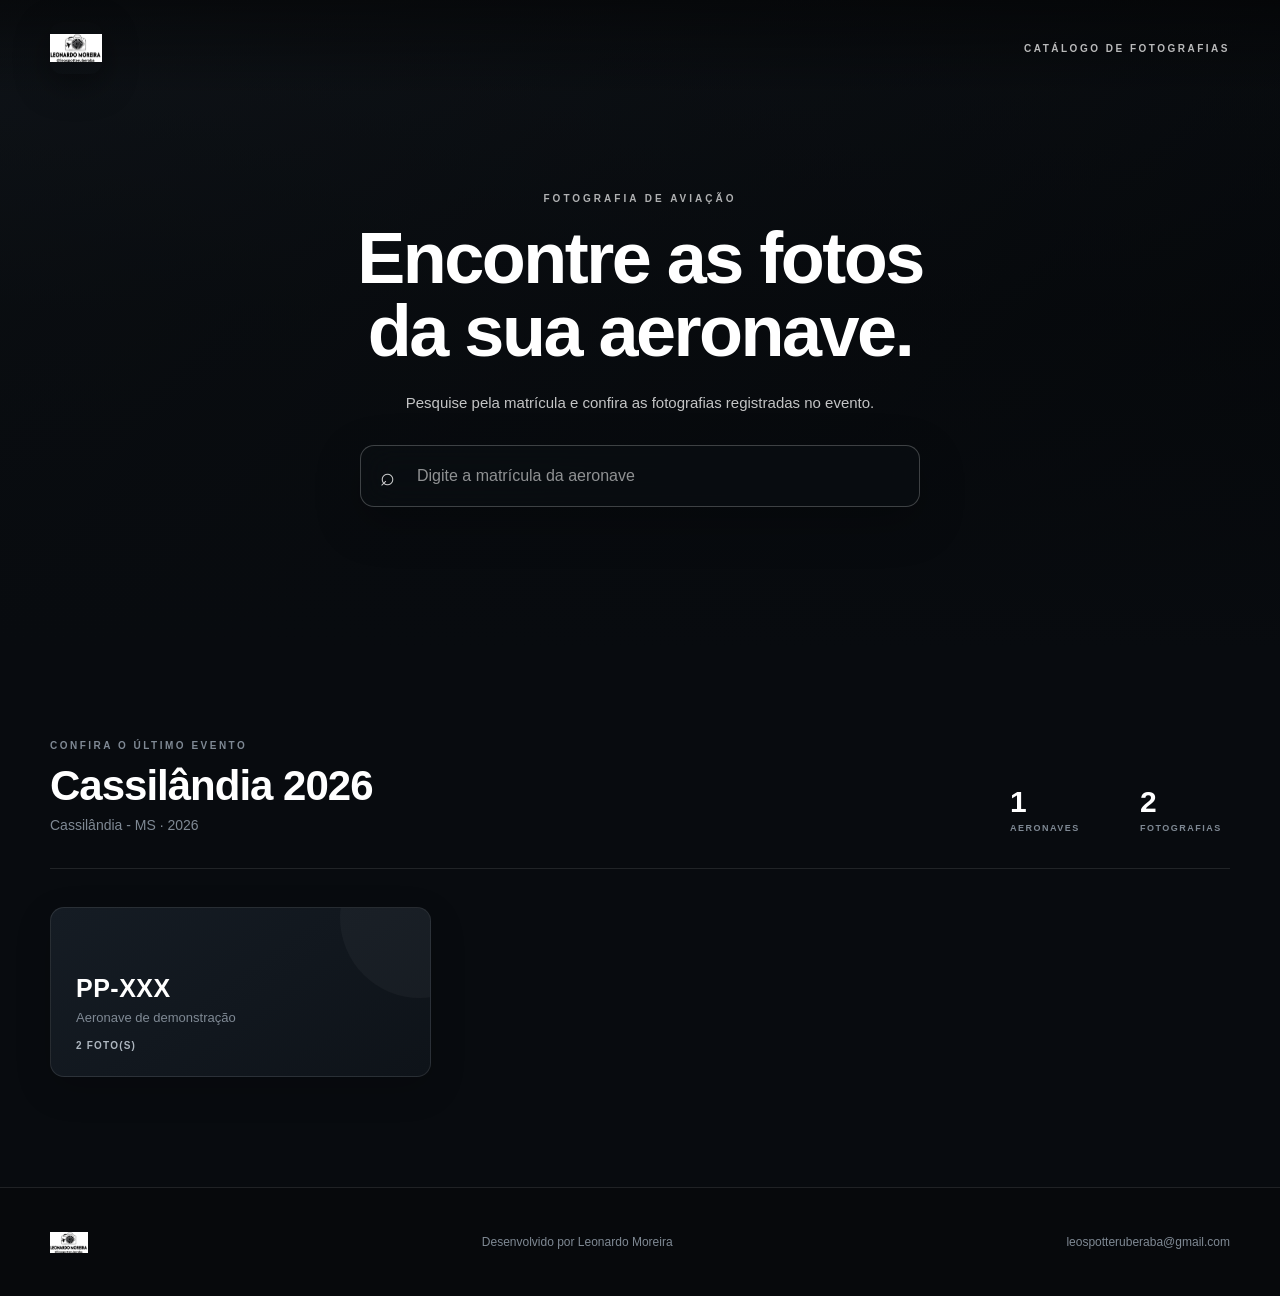
==== commit 7942be68: "Update script version in index.html to 1.2.5" ====
--- a/index.html
+++ b/index.html
@@ -482,7 +482,7 @@
          JAVASCRIPT
     =================================================== -->
 
-    <script src="script.js?v=1.2.3"></script>
+    <script src="script.js?v=1.2.5"></script>
 
 
 </body>
--- a/style.css
+++ b/style.css
@@ -1,1631 +1,1601 @@
-/* ==================================================
-LEOSPOTTER — CATÁLOGO DE FOTOGRAFIAS
-CSS — VERSÃO 1.2.0
-================================================== */
-
-/* ==================================================
-RESET
-================================================== */
+/* =========================================================
+   LEOSPOTTER — CATÁLOGO DE FOTOGRAFIAS
+   CSS V1.2.5
+   ========================================================= */
+
+:root {
+    --bg: #080b0f;
+    --bg-soft: #0d1116;
+    --surface: #121820;
+    --surface-hover: #18212b;
+    --border: rgba(255, 255, 255, 0.10);
+    --border-strong: rgba(255, 255, 255, 0.18);
+
+    --text: #f4f6f8;
+    --text-soft: #c2c9d0;
+    --text-muted: #7f8994;
+
+    --accent: #ffffff;
+    --accent-dark: #dce2e7;
+
+    --success: #69d391;
+
+    --radius: 14px;
+    --radius-small: 10px;
+
+    --container: 1180px;
+
+    --shadow:
+        0 20px 60px rgba(0, 0, 0, 0.35);
+}
+
+/* =========================================================
+   RESET
+   ========================================================= */
 
 * {
-  box-sizing: border-box;
-  margin: 0;
-  padding: 0;
-  }
+    box-sizing: border-box;
+    margin: 0;
+    padding: 0;
+}
 
 html {
-scroll-behavior: smooth;
+    scroll-behavior: smooth;
 }
 
 body {
-font-family:
-Arial,
-Helvetica,
-sans-serif;
-
-```
-background: #0b0d10;
-color: #f5f5f5;
-
-min-height: 100vh;
-```
-
+    min-height: 100vh;
+
+    background: var(--bg);
+    color: var(--text);
+
+    font-family:
+        Inter,
+        -apple-system,
+        BlinkMacSystemFont,
+        "Segoe UI",
+        Arial,
+        Helvetica,
+        sans-serif;
+
+    -webkit-font-smoothing: antialiased;
+    text-rendering: optimizeLegibility;
 }
 
 button,
 input {
-font-family: inherit;
+    font: inherit;
 }
 
 button {
--webkit-tap-highlight-color: transparent;
-}
-
-/* ==================================================
-CABEÇALHO
-================================================== */
+    border: 0;
+    outline: 0;
+    -webkit-tap-highlight-color: transparent;
+}
+
+button:focus-visible,
+input:focus-visible {
+    outline: 2px solid rgba(255, 255, 255, 0.65);
+    outline-offset: 3px;
+}
+
+a {
+    color: inherit;
+}
+
+img {
+    max-width: 100%;
+}
+
+/* =========================================================
+   CABEÇALHO
+   ========================================================= */
 
 .site-header {
-position: absolute;
-
-```
-top: 0;
-left: 0;
-right: 0;
-
-z-index: 100;
-
-padding: 22px 5%;
-
-background:
-    linear-gradient(
-        to bottom,
-        rgba(0,0,0,0.35),
-        transparent
-    );
-```
-
+    position: absolute;
+    top: 0;
+    left: 0;
+    right: 0;
+
+    z-index: 100;
+
+    padding: 22px 24px;
+
+    background:
+        linear-gradient(
+            to bottom,
+            rgba(0, 0, 0, 0.50),
+            transparent
+        );
 }
 
 .header-container {
-width: min(1200px, 100%);
-
-```
-margin: auto;
-
-display: flex;
-
-align-items: center;
-
-justify-content: space-between;
-
-gap: 20px;
-```
-
+    width: min(var(--container), 100%);
+    margin: 0 auto;
+
+    display: flex;
+    align-items: center;
+    justify-content: space-between;
+
+    gap: 20px;
 }
 
 .brand {
-display: flex;
-
-```
-align-items: center;
-
-text-decoration: none;
-```
-
+    display: inline-flex;
+    align-items: center;
+
+    text-decoration: none;
 }
 
 .logo {
-width: 48px;
-height: 48px;
-
-```
-object-fit: contain;
-
-border-radius: 10px;
-
-box-shadow:
-    0 8px 30px rgba(0,0,0,0.35);
-```
-
+    width: 52px;
+    height: 52px;
+
+    object-fit: contain;
+
+    border-radius: 12px;
+
+    box-shadow:
+        0 10px 35px rgba(0, 0, 0, 0.40);
 }
 
 .header-title {
-color: #b7bdc4;
-
-```
-font-size: 9px;
-
-font-weight: bold;
-
-letter-spacing: 2px;
-
-text-align: right;
-```
-
-}
-
-/* ==================================================
-HERO
-================================================== */
+    color: rgba(255, 255, 255, 0.72);
+
+    font-size: 10px;
+    font-weight: 700;
+
+    letter-spacing: 2.5px;
+
+    text-align: right;
+}
+
+/* =========================================================
+   HERO
+   ========================================================= */
 
 .hero {
-min-height: 650px;
-
-```
-position: relative;
-
-display: flex;
-
-align-items: center;
-
-justify-content: center;
-
-text-align: center;
-
-overflow: hidden;
-
-background:
-    linear-gradient(
-        135deg,
-        #15191e,
-        #080a0d
-    );
-```
-
+    position: relative;
+
+    min-height: 650px;
+
+    display: flex;
+    align-items: center;
+    justify-content: center;
+
+    text-align: center;
+
+    overflow: visible;
+
+    background:
+        linear-gradient(
+            135deg,
+            #171d24 0%,
+            #080b0f 100%
+        );
 }
 
 .hero::before {
-content: "";
-
-```
-position: absolute;
-
-inset: 0;
-
-background-image:
-    url("https://images.unsplash.com/photo-1436491865332-7a61a109cc05");
-
-background-position: center;
-
-background-size: cover;
-
-transform: scale(1.03);
-
-filter: saturate(0.75);
-```
-
+    content: "";
+
+    position: absolute;
+    inset: 0;
+
+    background-image:
+        url("https://images.unsplash.com/photo-1436491865332-7a61a109cc05");
+
+    background-position: center;
+    background-size: cover;
+
+    transform: scale(1.03);
+
+    filter:
+        saturate(0.70)
+        brightness(0.60);
 }
 
 .hero::after {
-content: "";
-
-```
-position: absolute;
-
-inset: 0;
-
-background:
-    linear-gradient(
-        to bottom,
-        rgba(0,0,0,0.35),
-        rgba(7,9,12,0.70) 55%,
-        #0b0d10 100%
-    );
-```
-
+    content: "";
+
+    position: absolute;
+    inset: 0;
+
+    background:
+        linear-gradient(
+            to bottom,
+            rgba(3, 5, 7, 0.40),
+            rgba(3, 5, 7, 0.62) 48%,
+            var(--bg) 100%
+        );
 }
 
 .hero-container {
-position: relative;
-
-```
-z-index: 2;
-
-width: min(700px, 90%);
-
-padding-top: 45px;
-```
-
+    position: relative;
+
+    z-index: 5;
+
+    width: min(720px, calc(100% - 32px));
+
+    padding-top: 50px;
 }
 
 .hero-kicker {
-display: block;
-
-```
-font-size: 10px;
-
-font-weight: bold;
-
-letter-spacing: 3px;
-
-color: #aeb5bd;
-
-margin-bottom: 16px;
-```
-
+    display: block;
+
+    margin-bottom: 18px;
+
+    color: rgba(255, 255, 255, 0.68);
+
+    font-size: 10px;
+    font-weight: 800;
+
+    letter-spacing: 3px;
 }
 
 .hero h1 {
-font-size:
-clamp(40px, 7vw, 70px);
-
-```
-line-height: 1.02;
-
-font-weight: 500;
-
-letter-spacing: -2px;
-
-margin-bottom: 22px;
-```
-
+    margin-bottom: 22px;
+
+    color: #ffffff;
+
+    font-size:
+        clamp(42px, 7vw, 72px);
+
+    line-height: 1.02;
+
+    font-weight: 600;
+
+    letter-spacing: -2.5px;
 }
 
 .hero-description {
-color: #c5c9ce;
-
-```
-font-size: 15px;
-
-line-height: 1.6;
-
-max-width: 520px;
-
-margin:
-    0 auto 30px;
-```
-
-}
-
-/* ==================================================
-PESQUISA
-================================================== */
+    max-width: 520px;
+
+    margin:
+        0 auto 30px;
+
+    color: rgba(255, 255, 255, 0.76);
+
+    font-size: 15px;
+
+    line-height: 1.65;
+}
+
+/* =========================================================
+   PESQUISA
+   ========================================================= */
 
 .search-box {
-position: relative;
-
-```
-width: min(470px, 100%);
-
-margin: auto;
-```
-
+    position: relative;
+
+    width: min(560px, 100%);
+
+    margin: 0 auto;
 }
 
 .search-box input {
-width: 100%;
-
-```
-height: 58px;
-
-padding:
-    0 20px
-    0 52px;
-
-border:
-    1px solid rgba(255,255,255,0.28);
-
-border-radius: 4px;
-
-background:
-    rgba(255,255,255,0.10);
-
-backdrop-filter: blur(15px);
-
-color: white;
-
-font-size: 16px;
-
-outline: none;
-
-transition:
-    border-color 0.2s,
-    background 0.2s;
-```
-
+    width: 100%;
+    height: 62px;
+
+    padding:
+        0 24px
+        0 56px;
+
+    border:
+        1px solid rgba(255, 255, 255, 0.22);
+
+    border-radius: 14px;
+
+    background:
+        rgba(10, 14, 18, 0.72);
+
+    backdrop-filter: blur(18px);
+
+    color: #ffffff;
+
+    font-size: 16px;
+
+    outline: none;
+
+    box-shadow:
+        0 15px 45px rgba(0, 0, 0, 0.25);
+
+    transition:
+        border-color 0.2s ease,
+        background 0.2s ease,
+        box-shadow 0.2s ease;
 }
 
 .search-box input::placeholder {
-color: #c5c9ce;
+    color: rgba(255, 255, 255, 0.55);
 }
 
 .search-box input:focus {
-border-color:
-rgba(255,255,255,0.70);
-
-```
-background:
-    rgba(255,255,255,0.15);
-```
-
+    border-color:
+        rgba(255, 255, 255, 0.55);
+
+    background:
+        rgba(10, 14, 18, 0.88);
+
+    box-shadow:
+        0 18px 55px rgba(0, 0, 0, 0.38);
 }
 
 .search-icon {
-position: absolute;
-
-```
-left: 19px;
-
-top: 50%;
-
-transform:
-    translateY(-50%);
-
-font-size: 25px;
-
-line-height: 1;
-
-color: white;
-
-z-index: 2;
-
-pointer-events: none;
-```
-
-}
-
-/* ==================================================
-RESULTADO DA PESQUISA
-================================================== */
+    position: absolute;
+
+    left: 20px;
+    top: 50%;
+
+    transform:
+        translateY(-50%);
+
+    z-index: 2;
+
+    color: rgba(255, 255, 255, 0.80);
+
+    font-size: 25px;
+    line-height: 1;
+
+    pointer-events: none;
+}
+
+/* =========================================================
+   RESULTADO DA PESQUISA
+   ========================================================= */
 
 .search-result {
-min-height: 0;
-
-```
-width: min(470px, 100%);
-
-margin: auto;
-```
-
+    width: min(560px, 100%);
+
+    margin: 0 auto;
+
+    text-align: left;
 }
 
 .search-result:not(:empty) {
-margin-top: 18px;
-
-```
-padding:
-    18px 20px;
-
-background:
-    rgba(18,21,25,0.96);
-
-border-left:
-    2px solid white;
-
-text-align: left;
-```
-
-}
-
-.search-result-content {
-display: flex;
-
-```
-align-items: center;
-
-justify-content: space-between;
-
-gap: 20px;
-
-cursor: pointer;
-```
-
-}
-
-.search-result-label {
-display: block;
-
-```
-color: #737b83;
-
-font-size: 9px;
-
-letter-spacing: 2px;
-
-margin-bottom: 6px;
-```
-
-}
-
-.search-result-content strong {
-display: block;
-
-```
-font-size: 22px;
-
-font-weight: 500;
-
-margin-bottom: 4px;
-```
-
-}
-
-.search-result-model {
-color: #7b838b;
-
-```
-font-size: 12px;
-```
-
-}
-
-.search-result-arrow {
-font-size: 28px;
-
-```
-color: #9299a1;
-
-transition:
-    transform 0.2s,
-    color 0.2s;
-```
-
-}
-
-.search-result-content:hover
-.search-result-arrow {
-transform:
-translateX(6px);
-
-```
-color: white;
-```
-
-}
-
-.search-empty strong {
-display: block;
-
-```
-font-size: 17px;
-```
-
-}
-
-.search-empty span {
-display: block;
-
-```
-color: #737b83;
-
-font-size: 12px;
-
-margin-top: 5px;
-```
-
-}
-
-/* ==================================================
-EVENTO
-================================================== */
+    margin-top: 12px;
+}
+
+/*
+   IMPORTANTE:
+   O script.js cria exatamente:
+   .search-result-item
+*/
+
+.search-result-item {
+    position: relative;
+
+    width: 100%;
+
+    display: flex;
+    align-items: center;
+    justify-content: space-between;
+
+    gap: 20px;
+
+    padding: 18px 20px;
+
+    border:
+        1px solid rgba(255, 255, 255, 0.12);
+
+    border-radius: 12px;
+
+    background:
+        rgba(13, 17, 22, 0.96);
+
+    box-shadow:
+        0 15px 45px rgba(0, 0, 0, 0.35);
+
+    color: #ffffff;
+
+    cursor: pointer;
+
+    transition:
+        background 0.2s ease,
+        border-color 0.2s ease,
+        transform 0.2s ease;
+}
+
+.search-result-item:hover {
+    background: #182029;
+
+    border-color:
+        rgba(255, 255, 255, 0.28);
+
+    transform:
+        translateY(-2px);
+}
+
+.search-result-item::after {
+    content: "›";
+
+    flex-shrink: 0;
+
+    color: #8d98a4;
+
+    font-size: 30px;
+    line-height: 1;
+
+    transition:
+        transform 0.2s ease,
+        color 0.2s ease;
+}
+
+.search-result-item:hover::after {
+    color: #ffffff;
+
+    transform:
+        translateX(4px);
+}
+
+.search-result-item strong {
+    display: block;
+
+    margin-bottom: 5px;
+
+    color: #ffffff;
+
+    font-size: 21px;
+    font-weight: 650;
+
+    letter-spacing: 0.3px;
+}
+
+.search-result-item span {
+    display: block;
+
+    color: var(--text-muted);
+
+    font-size: 13px;
+
+    line-height: 1.4;
+}
+
+.search-message {
+    padding: 18px 20px;
+
+    border:
+        1px solid var(--border);
+
+    border-radius: 12px;
+
+    background:
+        rgba(13, 17, 22, 0.96);
+
+    color: var(--text-muted);
+
+    font-size: 13px;
+
+    text-align: center;
+
+    box-shadow:
+        0 15px 45px rgba(0, 0, 0, 0.30);
+}
+
+/* =========================================================
+   EVENTO
+   ========================================================= */
 
 main {
-background: #0b0d10;
+    background: var(--bg);
 }
 
 .event-section {
-width: min(1200px, 92%);
-
-```
-margin: auto;
-
-padding:
-    80px 0 100px;
-```
-
-}
-
-.event-container {
-width: 100%;
+    width: min(var(--container), calc(100% - 40px));
+
+    margin: 0 auto;
+
+    padding:
+        90px 0
+        110px;
 }
 
 .event-heading {
-display: flex;
-
-```
-justify-content: space-between;
-
-align-items: flex-end;
-
-gap: 30px;
-
-padding-bottom: 45px;
-
-border-bottom:
-    1px solid #272b30;
-```
-
+    display: flex;
+    align-items: flex-end;
+    justify-content: space-between;
+
+    gap: 40px;
+
+    padding-bottom: 35px;
+
+    border-bottom:
+        1px solid var(--border);
 }
 
 .section-kicker {
-display: block;
-
-```
-font-size: 10px;
-
-font-weight: bold;
-
-letter-spacing: 3px;
-
-color: #aeb5bd;
-
-margin-bottom: 14px;
-```
-
+    display: block;
+
+    margin-bottom: 12px;
+
+    color: var(--text-muted);
+
+    font-size: 10px;
+    font-weight: 800;
+
+    letter-spacing: 2.5px;
 }
 
 .event-heading h2 {
-font-size: 38px;
-
-```
-font-weight: 500;
-
-margin-bottom: 8px;
-```
-
+    margin-bottom: 8px;
+
+    color: #ffffff;
+
+    font-size:
+        clamp(30px, 4vw, 42px);
+
+    line-height: 1.1;
+
+    font-weight: 600;
+
+    letter-spacing: -1px;
 }
 
 .event-heading p {
-color: #858c94;
-
-```
-font-size: 14px;
-```
-
-}
-
-/* ==================================================
-RESUMO DO EVENTO
-================================================== */
+    color: var(--text-muted);
+
+    font-size: 14px;
+}
+
+/* =========================================================
+   RESUMO
+   ========================================================= */
 
 .event-summary {
-display: flex;
-
-```
-gap: 45px;
-```
-
+    display: flex;
+
+    gap: 40px;
+
+    flex-shrink: 0;
+}
+
+.summary-item {
+    min-width: 90px;
 }
 
 .summary-item strong {
-display: block;
-
-```
-font-size: 30px;
-
-font-weight: 500;
-```
-
+    display: block;
+
+    margin-bottom: 4px;
+
+    color: #ffffff;
+
+    font-size: 30px;
+    font-weight: 600;
 }
 
 .summary-item span {
-display: block;
-
-```
-color: #737b83;
-
-font-size: 10px;
-
-text-transform: uppercase;
-
-letter-spacing: 1px;
-
-margin-top: 3px;
-```
-
-}
-
-/* ==================================================
-GRID DE AERONAVES
-================================================== */
+    display: block;
+
+    color: var(--text-muted);
+
+    font-size: 9px;
+    font-weight: 700;
+
+    letter-spacing: 1.5px;
+}
+
+/* =========================================================
+   GRID DE AERONAVES
+   ========================================================= */
 
 .aircraft-grid {
-display: grid;
-
-```
-grid-template-columns:
-    repeat(3, 1fr);
-
-gap: 18px;
-
-padding-top: 45px;
-```
-
+    display: grid;
+
+    grid-template-columns:
+        repeat(3, minmax(0, 1fr));
+
+    gap: 18px;
+
+    padding-top: 38px;
 }
 
 .aircraft-card {
-background: #121519;
-
-```
-overflow: hidden;
-
-cursor: pointer;
-
-transition:
-    transform 0.25s,
-    background 0.25s;
-```
-
+    position: relative;
+
+    min-height: 170px;
+
+    display: flex;
+    flex-direction: column;
+    justify-content: flex-end;
+
+    padding: 25px;
+
+    overflow: hidden;
+
+    border:
+        1px solid var(--border);
+
+    border-radius: var(--radius);
+
+    background:
+        linear-gradient(
+            145deg,
+            #151c24,
+            #0e1319
+        );
+
+    cursor: pointer;
+
+    box-shadow:
+        0 12px 35px rgba(0, 0, 0, 0.18);
+
+    transition:
+        transform 0.25s ease,
+        border-color 0.25s ease,
+        background 0.25s ease,
+        box-shadow 0.25s ease;
+}
+
+.aircraft-card::before {
+    content: "";
+
+    position: absolute;
+
+    width: 160px;
+    height: 160px;
+
+    right: -70px;
+    top: -70px;
+
+    border-radius: 50%;
+
+    background:
+        rgba(255, 255, 255, 0.035);
+
+    pointer-events: none;
 }
 
 .aircraft-card:hover {
-transform:
-translateY(-4px);
-
-```
-background: #161a1f;
-```
-
-}
-
-.aircraft-image {
-display: block;
-
-```
-width: 100%;
-
-aspect-ratio: 16 / 10;
-
-object-fit: cover;
-
-background: #080a0c;
-
-transition:
-    transform 0.5s,
-    filter 0.5s;
-```
-
-}
-
-.aircraft-card:hover
-.aircraft-image {
-transform: scale(1.04);
-
-```
-filter: brightness(0.78);
-```
-
-}
-
-.aircraft-info {
-padding: 20px;
+    transform:
+        translateY(-5px);
+
+    border-color:
+        rgba(255, 255, 255, 0.22);
+
+    background:
+        linear-gradient(
+            145deg,
+            #1a232d,
+            #10161d
+        );
+
+    box-shadow:
+        0 20px 50px rgba(0, 0, 0, 0.32);
 }
 
 .aircraft-registration {
-font-size: 23px;
-
-```
-font-weight: 500;
-
-letter-spacing: 0.5px;
-
-margin-bottom: 5px;
-```
-
+    position: relative;
+    z-index: 1;
+
+    margin-bottom: 7px;
+
+    color: #ffffff;
+
+    font-size: 25px;
+    font-weight: 650;
+
+    letter-spacing: 0.5px;
 }
 
 .aircraft-model {
-color: #858c94;
-
-```
-font-size: 13px;
-
-margin-bottom: 15px;
-```
-
-}
-
-.photo-number {
-color: #656d76;
-
-```
-font-size: 10px;
-
-letter-spacing: 1px;
-
-text-transform: uppercase;
-```
-
-}
-
-.view-button {
-margin-top: 17px;
-
-```
-padding: 0;
-
-border: none;
-
-background: none;
-
-color: white;
-
-font-size: 11px;
-
-letter-spacing: 1px;
-
-cursor: pointer;
-```
-
-}
-
-.view-button:hover {
-text-decoration: underline;
-}
-
-/* ==================================================
-MODAIS
-================================================== */
+    position: relative;
+    z-index: 1;
+
+    margin-bottom: 15px;
+
+    color: var(--text-muted);
+
+    font-size: 13px;
+}
+
+.aircraft-photo-count {
+    position: relative;
+    z-index: 1;
+
+    color: #aeb7c0;
+
+    font-size: 10px;
+    font-weight: 700;
+
+    letter-spacing: 1.2px;
+
+    text-transform: uppercase;
+}
+
+/* =========================================================
+   MODAIS
+   ========================================================= */
 
 .modal {
-display: none;
-
-```
-position: fixed;
-
-inset: 0;
-
-z-index: 1000;
-
-background:
-    #090b0e;
-
-overflow-y: auto;
-```
-
+    display: none;
+
+    position: fixed;
+    inset: 0;
+
+    z-index: 1000;
+
+    background:
+        rgba(5, 7, 9, 0.98);
+
+    overflow-y: auto;
+
+    animation:
+        modalFade 0.18s ease;
 }
 
 .modal.active {
-display: block;
+    display: block;
+}
+
+@keyframes modalFade {
+    from {
+        opacity: 0;
+    }
+
+    to {
+        opacity: 1;
+    }
 }
 
 .modal-content {
-min-height: 100vh;
-}
-
-/* ==================================================
-CABEÇALHO DO MODAL
-================================================== */
+    min-height: 100vh;
+}
 
 .gallery-modal-content,
 .order-modal-content {
-padding:
-60px
-5%
-130px;
+    width: 100%;
+
+    padding:
+        50px 24px
+        120px;
 }
 
 .modal-header {
-width: min(1200px, 100%);
-
-```
-margin:
-    0 auto 35px;
-
-display: flex;
-
-justify-content: space-between;
-
-align-items: flex-end;
-
-gap: 30px;
-```
-
+    width: min(var(--container), 100%);
+
+    margin:
+        0 auto 38px;
+
+    display: flex;
+    align-items: flex-start;
+    justify-content: space-between;
+
+    gap: 30px;
 }
 
 .modal-kicker {
-display: block;
-
-```
-color: #737b83;
-
-font-size: 9px;
-
-font-weight: bold;
-
-letter-spacing: 2px;
-
-margin-bottom: 10px;
-```
-
+    display: block;
+
+    margin-bottom: 10px;
+
+    color: var(--text-muted);
+
+    font-size: 9px;
+    font-weight: 800;
+
+    letter-spacing: 2.5px;
 }
 
 .modal-header h2 {
-font-size: 42px;
-
-```
-font-weight: 500;
-```
-
+    color: #ffffff;
+
+    font-size:
+        clamp(32px, 5vw, 48px);
+
+    line-height: 1;
+
+    font-weight: 600;
+
+    letter-spacing: -1px;
 }
 
 .modal-header p {
-color: #747c84;
-
-```
-font-size: 13px;
-
-margin-top: 6px;
-```
-
+    margin-top: 8px;
+
+    color: var(--text-muted);
+
+    font-size: 13px;
 }
 
 .modal-close {
-flex-shrink: 0;
-
-```
-width: 45px;
-
-height: 45px;
-
-border:
-    1px solid #343940;
-
-border-radius: 50%;
-
-background: #121519;
-
-color: white;
-
-font-size: 28px;
-
-line-height: 1;
-
-cursor: pointer;
-
-transition:
-    background 0.2s,
-    border-color 0.2s;
-```
-
+    flex-shrink: 0;
+
+    width: 46px;
+    height: 46px;
+
+    display: flex;
+    align-items: center;
+    justify-content: center;
+
+    border:
+        1px solid var(--border-strong);
+
+    border-radius: 50%;
+
+    background: var(--surface);
+
+    color: #ffffff;
+
+    font-size: 28px;
+    line-height: 1;
+
+    cursor: pointer;
+
+    transition:
+        background 0.2s ease,
+        border-color 0.2s ease,
+        transform 0.2s ease;
 }
 
 .modal-close:hover {
-background: #1b2025;
-
-```
-border-color: #555c64;
-```
-
-}
-
-/* ==================================================
-GALERIA
-================================================== */
+    background: var(--surface-hover);
+
+    border-color:
+        rgba(255, 255, 255, 0.30);
+
+    transform:
+        rotate(4deg);
+}
+
+/* =========================================================
+   GRID DE FOTOS
+   ========================================================= */
 
 .photo-grid {
-width: min(1200px, 100%);
-
-```
-margin: auto;
-
-display: grid;
-
-grid-template-columns:
-    repeat(3, 1fr);
-
-gap: 7px;
-```
-
+    width: min(var(--container), 100%);
+
+    margin: 0 auto;
+
+    display: grid;
+
+    grid-template-columns:
+        repeat(3, minmax(0, 1fr));
+
+    gap: 18px;
 }
 
 .photo-card {
-position: relative;
-
-```
-overflow: hidden;
-
-background: #111;
-```
-
+    position: relative;
+
+    overflow: hidden;
+
+    border:
+        1px solid var(--border);
+
+    border-radius: var(--radius);
+
+    background: #0d1116;
+
+    cursor: pointer;
+
+    transition:
+        border-color 0.2s ease,
+        transform 0.2s ease;
+}
+
+.photo-card:hover {
+    transform:
+        translateY(-3px);
+
+    border-color:
+        rgba(255, 255, 255, 0.22);
 }
 
 .photo-card img {
-display: block;
-
-```
-width: 100%;
-
-aspect-ratio: 4 / 3;
-
-object-fit: cover;
-
-cursor: pointer;
-
-transition:
-    transform 0.4s,
-    opacity 0.3s;
-```
-
+    display: block;
+
+    width: 100%;
+
+    aspect-ratio: 3 / 2;
+
+    object-fit: cover;
+
+    background: #080b0e;
+
+    transition:
+        transform 0.45s ease,
+        filter 0.45s ease;
 }
 
 .photo-card:hover img {
-transform: scale(1.03);
-
-```
-opacity: 0.85;
-```
-
+    transform: scale(1.035);
+
+    filter: brightness(0.80);
+}
+
+/* =========================================================
+   ELEMENTOS DE SELEÇÃO
+   ========================================================= */
+
+.photo-select {
+    position: absolute;
+
+    left: 14px;
+    top: 14px;
+
+    z-index: 5;
+
+    min-width: 38px;
+    height: 38px;
+
+    display: flex;
+    align-items: center;
+    justify-content: center;
+
+    border:
+        1px solid rgba(255, 255, 255, 0.35);
+
+    border-radius: 50%;
+
+    background:
+        rgba(0, 0, 0, 0.60);
+
+    color: #ffffff;
+
+    font-size: 17px;
+
+    cursor: pointer;
+
+    backdrop-filter: blur(8px);
+
+    transition:
+        background 0.2s ease,
+        border-color 0.2s ease,
+        transform 0.2s ease;
+}
+
+.photo-select:hover {
+    transform: scale(1.08);
+
+    border-color:
+        rgba(255, 255, 255, 0.70);
 }
 
 .photo-card.selected {
-outline:
-3px solid white;
-
-```
-outline-offset:
-    -3px;
-```
-
-}
-
-/* ==================================================
-MARCAÇÃO DE SELEÇÃO
-================================================== */
-
-.select-check {
-position: absolute;
-
-```
-top: 12px;
-
-right: 12px;
-
-width: 32px;
-
-height: 32px;
-
-border-radius: 50%;
-
-display: flex;
-
-align-items: center;
-
-justify-content: center;
-
-background:
-    rgba(0,0,0,0.70);
-
-border:
-    1px solid rgba(255,255,255,0.5);
-
-color: white;
-
-cursor: pointer;
-
-backdrop-filter:
-    blur(5px);
-
-font-size: 16px;
-
-z-index: 3;
-```
-
-}
-
-.photo-card.selected
-.select-check {
-background: white;
-
-```
-color: #111;
-
-border-color: white;
-```
-
-}
-
-/* ==================================================
-BARRA DE SELEÇÃO
-================================================== */
+    border-color:
+        rgba(255, 255, 255, 0.80);
+
+    box-shadow:
+        0 0 0 2px rgba(255, 255, 255, 0.10);
+}
+
+.photo-card.selected .photo-select {
+    background: #ffffff;
+
+    color: #0a0d10;
+
+    border-color: #ffffff;
+}
+
+/* =========================================================
+   BARRA DE SELEÇÃO
+   ========================================================= */
 
 .selection-bar {
-position: fixed;
-
-```
-left: 0;
-right: 0;
-
-bottom: 0;
-
-z-index: 1100;
-
-display: flex;
-
-align-items: center;
-
-justify-content: space-between;
-
-gap: 20px;
-
-padding:
-    15px 5%;
-
-background:
-    rgba(12,14,17,0.96);
-
-backdrop-filter:
-    blur(15px);
-
-border-top:
-    1px solid #292d32;
-```
-
+    position: fixed;
+
+    left: 50%;
+    bottom: 20px;
+
+    z-index: 1100;
+
+    width:
+        min(
+            760px,
+            calc(100% - 32px)
+        );
+
+    transform:
+        translateX(-50%);
+
+    display: flex;
+    align-items: center;
+    justify-content: space-between;
+
+    gap: 20px;
+
+    padding:
+        14px 16px
+        14px 20px;
+
+    border:
+        1px solid rgba(255, 255, 255, 0.14);
+
+    border-radius: 16px;
+
+    background:
+        rgba(14, 18, 23, 0.94);
+
+    backdrop-filter: blur(18px);
+
+    box-shadow:
+        0 20px 70px rgba(0, 0, 0, 0.55);
+}
+
+.selection-info {
+    display: flex;
+    align-items: center;
+
+    gap: 10px;
+
+    min-width: 0;
 }
 
 .selection-info strong {
-display: block;
-
-```
-font-size: 13px;
-```
-
+    width: 34px;
+    height: 34px;
+
+    display: flex;
+    align-items: center;
+    justify-content: center;
+
+    flex-shrink: 0;
+
+    border-radius: 50%;
+
+    background: #ffffff;
+
+    color: #080b0f;
+
+    font-size: 14px;
 }
 
 .selection-info span {
-display: block;
-
-```
-color: #727a82;
-
-font-size: 10px;
-
-margin-top: 3px;
-```
-
-}
-
-/* ==================================================
-BOTÕES
-================================================== */
+    overflow: hidden;
+
+    color: var(--text-soft);
+
+    font-size: 13px;
+
+    text-overflow: ellipsis;
+    white-space: nowrap;
+}
+
+/* =========================================================
+   BOTÕES
+   ========================================================= */
 
 .primary-button,
 .secondary-button {
-border: none;
-
-```
-padding:
-    13px 22px;
-
-cursor: pointer;
-
-font-size: 11px;
-
-font-weight: bold;
-
-letter-spacing: 0.5px;
-
-transition:
-    background 0.2s,
-    transform 0.2s;
-```
-
+    min-height: 44px;
+
+    padding:
+        0 20px;
+
+    border-radius: 9px;
+
+    font-size: 11px;
+    font-weight: 800;
+
+    letter-spacing: 1px;
+
+    cursor: pointer;
+
+    transition:
+        background 0.2s ease,
+        color 0.2s ease,
+        border-color 0.2s ease,
+        transform 0.2s ease;
 }
 
 .primary-button {
-background: white;
-
-```
-color: #111;
-
-border-radius: 3px;
-```
-
-}
-
-.primary-button:hover {
-background: #dfe2e5;
-}
-
-.primary-button:active {
-transform: scale(0.98);
+    background: #ffffff;
+
+    color: #080b0f;
+}
+
+.primary-button:hover:not(:disabled) {
+    background: #e7ebee;
+
+    transform:
+        translateY(-1px);
 }
 
 .primary-button:disabled {
-background: #343940;
-
-```
-color: #777f87;
-
-cursor: not-allowed;
-
-transform: none;
-```
-
+    opacity: 0.35;
+
+    cursor: not-allowed;
 }
 
 .secondary-button {
-background: #22262b;
-
-```
-color: white;
-
-border-radius: 3px;
-```
-
+    border:
+        1px solid var(--border-strong);
+
+    background:
+        transparent;
+
+    color: #ffffff;
 }
 
 .secondary-button:hover {
-background: #2d3238;
-}
-
-/* ==================================================
-VISUALIZADOR DE FOTO
-================================================== */
+    background:
+        rgba(255, 255, 255, 0.08);
+}
+
+/* =========================================================
+   VISUALIZADOR
+   ========================================================= */
 
 .viewer {
-display: none;
-
-```
-position: fixed;
-
-inset: 0;
-
-z-index: 3000;
-
-align-items: center;
-
-justify-content: center;
-
-background:
-    rgba(0,0,0,0.97);
-```
-
+    display: none;
+
+    position: fixed;
+    inset: 0;
+
+    z-index: 2000;
+
+    align-items: center;
+    justify-content: center;
+
+    background:
+        rgba(0, 0, 0, 0.96);
 }
 
 .viewer.active {
-display: flex;
+    display: flex;
 }
 
 .viewer img {
-max-width: 92%;
-
-```
-max-height: 90%;
-
-object-fit: contain;
-
-user-select: none;
-```
-
+    max-width: 92vw;
+    max-height: 88vh;
+
+    object-fit: contain;
+
+    user-select: none;
+
+    box-shadow:
+        0 25px 100px rgba(0, 0, 0, 0.70);
 }
 
 .viewer-close {
-position: absolute;
-
-```
-top: 18px;
-
-right: 25px;
-
-width: 50px;
-
-height: 50px;
-
-border: none;
-
-background: none;
-
-color: white;
-
-font-size: 45px;
-
-line-height: 1;
-
-cursor: pointer;
-
-z-index: 5;
-```
-
+    position: absolute;
+
+    top: 24px;
+    right: 24px;
+
+    z-index: 5;
+
+    width: 46px;
+    height: 46px;
+
+    display: flex;
+    align-items: center;
+    justify-content: center;
+
+    border:
+        1px solid rgba(255, 255, 255, 0.25);
+
+    border-radius: 50%;
+
+    background:
+        rgba(15, 18, 22, 0.80);
+
+    color: #ffffff;
+
+    font-size: 28px;
+
+    cursor: pointer;
 }
 
 .viewer-navigation {
-position: absolute;
-
-```
-top: 50%;
-
-transform:
-    translateY(-50%);
-
-width: 55px;
-
-height: 75px;
-
-border: none;
-
-background:
-    rgba(255,255,255,0.08);
-
-color: white;
-
-font-size: 45px;
-
-line-height: 1;
-
-cursor: pointer;
-
-z-index: 5;
-
-transition:
-    background 0.2s;
-```
-
+    position: absolute;
+
+    top: 50%;
+
+    z-index: 5;
+
+    width: 52px;
+    height: 52px;
+
+    display: flex;
+    align-items: center;
+    justify-content: center;
+
+    transform:
+        translateY(-50%);
+
+    border:
+        1px solid rgba(255, 255, 255, 0.20);
+
+    border-radius: 50%;
+
+    background:
+        rgba(15, 18, 22, 0.70);
+
+    color: #ffffff;
+
+    font-size: 40px;
+    line-height: 1;
+
+    cursor: pointer;
+
+    transition:
+        background 0.2s ease;
 }
 
 .viewer-navigation:hover {
-background:
-rgba(255,255,255,0.16);
+    background:
+        rgba(255, 255, 255, 0.15);
 }
 
 .viewer-previous {
-left: 20px;
+    left: 24px;
 }
 
 .viewer-next {
-right: 20px;
-}
-
-/* ==================================================
-PEDIDO
-================================================== */
+    right: 24px;
+}
+
+/* =========================================================
+   PEDIDO
+   ========================================================= */
 
 .order-modal-content {
-padding-bottom: 100px;
-}
-
-.order-modal-content
-.modal-header {
-margin-bottom: 45px;
+    padding-bottom: 80px;
 }
 
 .selected-photos-list {
-width: min(750px, 100%);
-
-```
-margin: auto;
-
-display: grid;
-
-grid-template-columns:
-    repeat(3, 1fr);
-
-gap: 8px;
-```
-
-}
-
-.selected-photos-list img {
-display: block;
-
-```
-width: 100%;
-
-aspect-ratio: 4 / 3;
-
-object-fit: cover;
-
-background: #111;
-```
-
+    width: min(var(--container), 100%);
+
+    margin: 0 auto 35px;
+
+    display: grid;
+
+    grid-template-columns:
+        repeat(4, minmax(0, 1fr));
+
+    gap: 14px;
+}
+
+.selected-photo {
+    overflow: hidden;
+
+    border:
+        1px solid var(--border);
+
+    border-radius: 10px;
+
+    background: var(--surface);
+}
+
+.selected-photo img {
+    display: block;
+
+    width: 100%;
+
+    aspect-ratio: 3 / 2;
+
+    object-fit: cover;
 }
 
 .order-actions {
-width: min(750px, 100%);
-
-```
-margin:
-    30px auto 0;
-
-display: flex;
-
-justify-content: space-between;
-
-gap: 10px;
-```
-
-}
-
-/* ==================================================
-RODAPÉ
-================================================== */
+    width: min(var(--container), 100%);
+
+    margin: 0 auto;
+
+    display: flex;
+    justify-content: flex-end;
+
+    gap: 12px;
+}
+
+/* =========================================================
+   RODAPÉ
+   ========================================================= */
 
 .site-footer {
-text-align: center;
-
-```
-padding:
-    60px 20px;
-
-background: #090b0e;
-
-border-top:
-    1px solid #22262b;
-```
-
+    border-top:
+        1px solid var(--border);
+
+    background:
+        #07090c;
+}
+
+.footer-container {
+    width:
+        min(
+            var(--container),
+            calc(100% - 40px)
+        );
+
+    margin: 0 auto;
+
+    padding:
+        35px 0;
+
+    display: flex;
+    align-items: center;
+    justify-content: space-between;
+
+    gap: 20px;
 }
 
 .footer-logo {
-width: 60px;
-
-```
-height: 60px;
-
-object-fit: contain;
-
-border-radius: 12px;
-
-margin-bottom: 15px;
-```
-
-}
-
-.site-footer p {
-font-size: 16px;
-
-```
-margin-bottom: 8px;
-```
-
-}
-
-.site-footer a {
-color: #727a82;
-
-```
-font-size: 12px;
-
-text-decoration: none;
-```
-
-}
-
-.site-footer a:hover {
-color: white;
-}
-
-/* ==================================================
-TABLET
-================================================== */
-
-@media (max-width: 800px) {
-
-```
-.hero {
-    min-height: 620px;
-}
-
-.event-heading {
-    flex-direction: column;
-
-    align-items: flex-start;
-}
-
-.event-summary {
-    width: 100%;
-
-    justify-content: space-between;
-
-    padding-top: 10px;
-}
-
-.aircraft-grid {
-    grid-template-columns:
-        repeat(2, 1fr);
-}
-
-.photo-grid {
-    grid-template-columns:
-        repeat(2, 1fr);
-}
-
-.modal-header {
-    align-items: flex-start;
-}
-
-.modal-header h2 {
-    font-size: 36px;
-}
-```
-
-}
-
-/* ==================================================
-CELULAR
-================================================== */
-
-@media (max-width: 550px) {
-
-```
-.site-header {
-    padding:
-        18px 20px;
-}
-
-.logo {
-    width: 42px;
-    height: 42px;
-}
-
-.header-title {
-    font-size: 8px;
-
-    letter-spacing: 1.5px;
-}
-
-
-/* HERO */
-
-.hero {
-    min-height: 590px;
-}
-
-.hero-container {
-    width: 90%;
-
-    padding-top: 35px;
-}
-
-.hero h1 {
-    font-size: 39px;
-
-    letter-spacing: -1px;
-}
-
-.hero-description {
-    font-size: 14px;
-}
-
-.search-box input {
-    height: 55px;
-
-    font-size: 15px;
-}
-
-
-/* EVENTO */
-
-.event-section {
-    width: 90%;
-
-    padding:
-        55px 0 70px;
-}
-
-.event-heading h2 {
-    font-size: 29px;
-}
-
-.event-summary {
-    gap: 20px;
-}
-
-.summary-item strong {
-    font-size: 26px;
-}
-
-
-/* AERONAVES */
-
-.aircraft-grid {
-    grid-template-columns: 1fr;
-
-    gap: 12px;
-
-    padding-top: 30px;
-}
-
-.aircraft-image {
-    aspect-ratio: 16 / 9;
-}
-
-
-/* MODAIS */
-
-.gallery-modal-content,
-.order-modal-content {
-    padding:
-        45px 12px 105px;
-}
-
-.modal-header {
-    margin-bottom: 25px;
-
-    gap: 15px;
-}
-
-.modal-header h2 {
-    font-size: 31px;
-}
-
-.modal-header p {
+    width: 38px;
+    height: 38px;
+
+    object-fit: contain;
+
+    border-radius: 8px;
+}
+
+.footer-container p,
+.footer-container a {
+    color: var(--text-muted);
+
     font-size: 12px;
 }
 
-.modal-close {
-    width: 40px;
-    height: 40px;
-
-    font-size: 25px;
-}
-
-
-/* GALERIA */
-
-.photo-grid {
-    grid-template-columns:
-        repeat(2, 1fr);
-
-    gap: 5px;
-}
-
-.select-check {
-    width: 30px;
-    height: 30px;
-
-    top: 8px;
-    right: 8px;
-}
-
-
-/* BARRA */
-
-.selection-bar {
-    padding:
-        12px 15px;
-
-    gap: 10px;
-}
-
-.selection-info span {
-    display: none;
-}
-
-.primary-button,
-.secondary-button {
-    padding:
-        12px 15px;
-}
-
-
-/* VISUALIZADOR */
-
-.viewer img {
-    max-width: 94%;
-    max-height: 82%;
-}
-
-.viewer-close {
-    top: 10px;
-    right: 10px;
-}
-
-.viewer-navigation {
-    width: 42px;
-    height: 60px;
-
-    font-size: 35px;
-}
-
-.viewer-previous {
-    left: 5px;
-}
-
-.viewer-next {
-    right: 5px;
-}
-
-
-/* PEDIDO */
-
-.selected-photos-list {
-    grid-template-columns:
-        repeat(2, 1fr);
-}
-
-.order-actions {
-    flex-direction: column-reverse;
-}
-
-.order-actions button {
-    width: 100%;
-}
-
-
-/* RESULTADO */
-
-.search-result-content {
-    gap: 10px;
-}
-
-.search-result-content strong {
-    font-size: 19px;
-}
-
-.search-result-arrow {
-    font-size: 23px;
-}
-```
-
-}
+.footer-container a {
+    text-decoration: none;
+}
+
+.footer-container a:hover {
+    color: #ffffff;
+}
+
+/* =========================================================
+   RESPONSIVIDADE — TABLET
+   ========================================================= */
+
+@media (max-width: 900px) {
+
+    .aircraft-grid {
+        grid-template-columns:
+            repeat(2, minmax(0, 1fr));
+    }
+
+    .photo-grid {
+        grid-template-columns:
+            repeat(2, minmax(0, 1fr));
+    }
+
+    .selected-photos-list {
+        grid-template-columns:
+            repeat(3, minmax(0, 1fr));
+    }
+
+    .event-heading {
+        align-items: flex-start;
+    }
+}
+
+/* =========================================================
+   RESPONSIVIDADE — CELULAR
+   ========================================================= */
+
+@media (max-width: 640px) {
+
+    .site-header {
+        padding:
+            16px 18px;
+    }
+
+    .logo {
+        width: 44px;
+        height: 44px;
+    }
+
+    .header-title {
+        font-size: 8px;
+        letter-spacing: 1.5px;
+    }
+
+    .hero {
+        min-height: 600px;
+    }
+
+    .hero-container {
+        width:
+            calc(100% - 30px);
+
+        padding-top: 40px;
+    }
+
+    .hero h1 {
+        font-size:
+            clamp(38px, 12vw, 52px);
+
+        letter-spacing: -1.8px;
+    }
+
+    .hero-description {
+        font-size: 14px;
+    }
+
+    .search-box input {
+        height: 58px;
+
+        padding-left: 52px;
+
+        font-size: 15px;
+    }
+
+    .search-result-item {
+        padding:
+            16px 17px;
+    }
+
+    .search-result-item strong {
+        font-size: 19px;
+    }
+
+    .event-section {
+        width:
+            calc(100% - 30px);
+
+        padding:
+            65px 0
+            80px;
+    }
+
+    .event-heading {
+        flex-direction: column;
+
+        align-items: flex-start;
+
+        gap: 25px;
+    }
+
+    .event-summary {
+        width: 100%;
+
+        justify-content: flex-start;
+
+        gap: 35px;
+    }
+
+    .aircraft-grid {
+        grid-template-columns:
+            1fr;
+
+        gap: 14px;
+
+        padding-top: 28px;
+    }
+
+    .aircraft-card {
+        min-height: 150px;
+
+        padding: 21px;
+    }
+
+    .gallery-modal-content,
+    .order-modal-content {
+        padding:
+            30px 15px
+            100px;
+    }
+
+    .modal-header {
+        margin-bottom: 25px;
+
+        gap: 15px;
+    }
+
+    .modal-header h2 {
+        font-size: 32px;
+    }
+
+    .modal-close {
+        width: 42px;
+        height: 42px;
+
+        font-size: 25px;
+    }
+
+    .photo-grid {
+        grid-template-columns:
+            1fr;
+
+        gap: 14px;
+    }
+
+    .photo-card img {
+        aspect-ratio: 3 / 2;
+    }
+
+    .selection-bar {
+        width:
+            calc(100% - 20px);
+
+        bottom: 10px;
+
+        padding:
+            10px 11px
+            10px 13px;
+
+        gap: 10px;
+
+        border-radius: 13px;
+    }
+
+    .selection-info {
+        gap: 7px;
+    }
+
+    .selection-info strong {
+        width: 30px;
+        height: 30px;
+
+        font-size: 12px;
+    }
+
+    .selection-info span {
+        font-size: 11px;
+    }
+
+    .primary-button,
+    .secondary-button {
+        min-height: 40px;
+
+        padding:
+            0 13px;
+
+        font-size: 9px;
+    }
+
+    .viewer-close {
+        top: 15px;
+        right: 15px;
+    }
+
+    .viewer-navigation {
+        width: 42px;
+        height: 42px;
+
+        font-size: 32px;
+    }
+
+    .viewer-previous {
+        left: 10px;
+    }
+
+    .viewer-next {
+        right: 10px;
+    }
+
+    .selected-photos-list {
+        grid-template-columns:
+            repeat(2, minmax(0, 1fr));
+    }
+
+    .order-actions {
+        flex-direction: column-reverse;
+    }
+
+    .order-actions button {
+        width: 100%;
+    }
+
+    .footer-container {
+        width:
+            calc(100% - 30px);
+
+        flex-direction: column;
+
+        text-align: center;
+    }
+}
+
+/* =========================================================
+   REDUÇÃO DE MOVIMENTO
+   ========================================================= */
+
+@media (prefers-reduced-motion: reduce) {
+
+    *,
+    *::before,
+    *::after {
+        scroll-behavior: auto !important;
+
+        transition-duration:
+            0.01ms !important;
+
+        animation-duration:
+            0.01ms !important;
+
+        animation-iteration-count:
+            1 !important;
+    }
+}
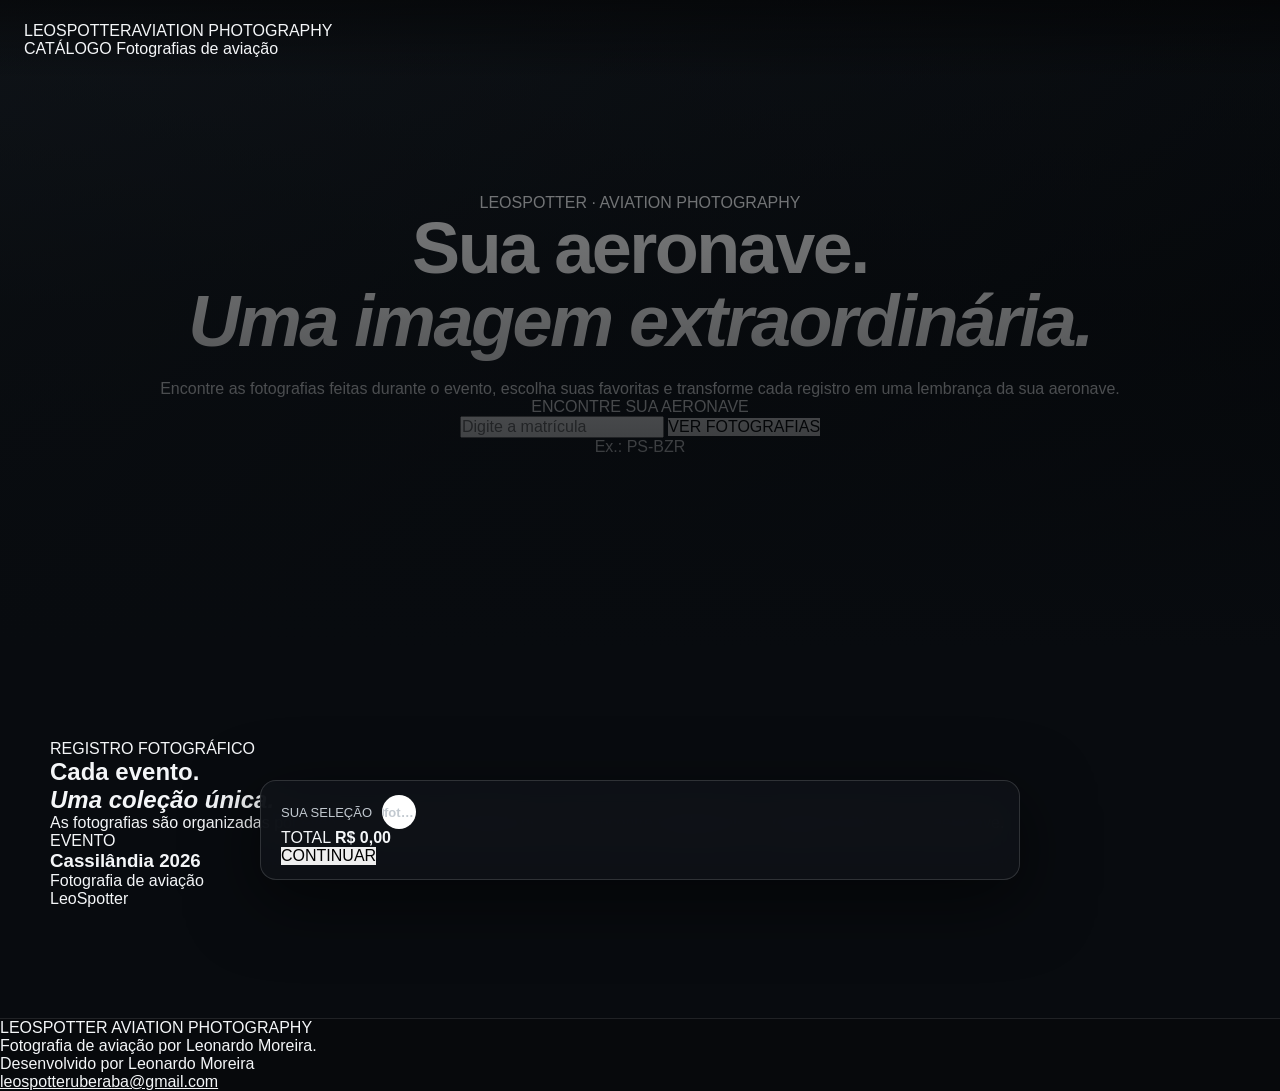
==== commit c7c4ac27: "Update index.html" ====
--- a/index.html
+++ b/index.html
@@ -1,490 +1,394 @@
 <!DOCTYPE html>
 <html lang="pt-BR">
-
 <head>
-
     <meta charset="UTF-8">
-
+    <meta name="viewport" content="width=device-width, initial-scale=1.0">
+
+    <meta name="theme-color" content="#080a0d">
     <meta
-        name="viewport"
-        content="width=device-width, initial-scale=1.0"
+        name="description"
+        content="LeoSpotter Aviation Photography — encontre e selecione as fotografias da sua aeronave."
     >
 
-    <title>LeoSpotter — Catálogo de Fotografias</title>
-
-    <link
-        rel="stylesheet"
-        href="style.css"
-    >
-
+    <title>LeoSpotter | Aviation Photography</title>
+
+    <link rel="stylesheet" href="style.css">
 </head>
 
-
 <body>
 
-
-    <!-- ==================================================
-         CABEÇALHO
-    =================================================== -->
-
+    <!-- =========================================================
+         HEADER
+    ========================================================== -->
     <header class="site-header">
-
-        <div class="header-container">
-
-            <a
-                href="#"
-                class="brand"
-                aria-label="LeoSpotter"
-            >
-
-                <img
-                    src="assets/logo.jpg"
-                    alt="LeoSpotter"
-                    class="logo"
+        <div class="container header-inner">
+
+            <a href="#" class="brand" aria-label="LeoSpotter">
+                <span class="brand-name">LEOSPOTTER</span>
+                <span class="brand-subtitle">AVIATION PHOTOGRAPHY</span>
+            </a>
+
+            <div class="header-event">
+                <span class="header-event-label">CATÁLOGO</span>
+                <span class="header-event-name">
+                    Fotografias de aviação
+                </span>
+            </div>
+
+        </div>
+    </header>
+
+
+    <main>
+
+        <!-- =====================================================
+             HERO
+        ====================================================== -->
+        <section class="hero">
+
+            <div class="container hero-content">
+
+                <div class="hero-copy">
+
+                    <span class="eyebrow">
+                        LEOSPOTTER · AVIATION PHOTOGRAPHY
+                    </span>
+
+                    <h1>
+                        Sua aeronave.<br>
+                        <em>Uma imagem extraordinária.</em>
+                    </h1>
+
+                    <p>
+                        Encontre as fotografias feitas durante o evento,
+                        escolha suas favoritas e transforme cada registro
+                        em uma lembrança da sua aeronave.
+                    </p>
+
+                </div>
+
+
+                <!-- =================================================
+                     BUSCA POR MATRÍCULA
+                ================================================== -->
+                <div class="search-card">
+
+                    <label for="matricula">
+                        ENCONTRE SUA AERONAVE
+                    </label>
+
+                    <div class="search-row">
+
+                        <input
+                            type="text"
+                            id="matricula"
+                            name="matricula"
+                            placeholder="Digite a matrícula"
+                            autocomplete="off"
+                            autocapitalize="characters"
+                            spellcheck="false"
+                            aria-label="Matrícula da aeronave"
+                        >
+
+                        <button
+                            type="button"
+                            id="btnPesquisar"
+                        >
+                            VER FOTOGRAFIAS
+                        </button>
+
+                    </div>
+
+                    <p class="search-hint">
+                        Ex.: PS-BZR
+                    </p>
+
+                </div>
+
+            </div>
+
+        </section>
+
+
+        <!-- =====================================================
+             RESULTADO / GALERIA
+        ====================================================== -->
+        <section
+            class="catalog-section"
+            id="resultado"
+            hidden
+        >
+
+            <div class="container">
+
+                <!-- Cabeçalho da coleção -->
+                <div class="catalog-heading">
+
+                    <div>
+
+                        <span class="eyebrow">
+                            COLEÇÃO FOTOGRÁFICA
+                        </span>
+
+                        <h2 id="resultadoMatricula">
+                            ---
+                        </h2>
+
+                        <p id="resultadoModelo">
+                            Fotografias da aeronave
+                        </p>
+
+                    </div>
+
+
+                    <div class="photo-count">
+
+                        <strong id="contadorFotos">
+                            0
+                        </strong>
+
+                        <span>
+                            fotografias
+                        </span>
+
+                    </div>
+
+                </div>
+
+
+                <!-- =================================================
+                     GALERIA
+                ================================================== -->
+                <div
+                    id="galeria"
+                    class="photo-grid"
+                    aria-live="polite"
+                ></div>
+
+
+                <!-- =================================================
+                     SEM FOTOS
+                ================================================== -->
+                <div
+                    id="semFotos"
+                    class="empty-state"
+                    hidden
                 >
 
-            </a>
-
-
-            <div class="header-title">
-
-                <span>
-                    CATÁLOGO DE FOTOGRAFIAS
+                    <span class="empty-icon">
+                        —
+                    </span>
+
+                    <h3>
+                        Nenhuma fotografia encontrada
+                    </h3>
+
+                    <p>
+                        Não encontramos fotografias disponíveis
+                        para esta matrícula.
+                    </p>
+
+                </div>
+
+
+                <!-- =================================================
+                     MATRÍCULA NÃO ENCONTRADA
+                ================================================== -->
+                <div
+                    id="naoEncontrada"
+                    class="empty-state"
+                    hidden
+                >
+
+                    <span class="empty-icon">
+                        ?
+                    </span>
+
+                    <h3>
+                        Não encontramos esta matrícula
+                    </h3>
+
+                    <p>
+                        Verifique a matrícula digitada e tente novamente.
+                    </p>
+
+                    <p
+                        class="not-found-registration"
+                        id="matriculaNaoEncontrada"
+                    ></p>
+
+                </div>
+
+            </div>
+
+        </section>
+
+
+        <!-- =====================================================
+             EVENTO
+        ====================================================== -->
+        <section class="event-section">
+
+            <div class="container">
+
+                <div class="event-layout">
+
+                    <div class="event-copy">
+
+                        <span class="eyebrow">
+                            REGISTRO FOTOGRÁFICO
+                        </span>
+
+                        <h2>
+                            Cada evento.<br>
+                            <em>Uma coleção única.</em>
+                        </h2>
+
+                        <p>
+                            As fotografias são organizadas por evento
+                            e matrícula, permitindo que você encontre
+                            rapidamente os registros feitos da sua aeronave.
+                        </p>
+
+                    </div>
+
+
+                    <div class="event-card">
+
+                        <span class="event-card-label">
+                            EVENTO
+                        </span>
+
+                        <h3>
+                            Cassilândia 2026
+                        </h3>
+
+                        <p>
+                            Fotografia de aviação<br>
+                            LeoSpotter
+                        </p>
+
+                    </div>
+
+                </div>
+
+            </div>
+
+        </section>
+
+
+        <!-- =====================================================
+             SELEÇÃO / CARRINHO
+        ====================================================== -->
+        <aside
+            id="selecao"
+            class="selection-bar"
+            aria-label="Fotos selecionadas"
+            hidden
+        >
+
+            <div class="container selection-inner">
+
+                <div class="selection-info">
+
+                    <span class="selection-label">
+                        SUA SELEÇÃO
+                    </span>
+
+                    <strong>
+
+                        <span id="contadorSelecao">
+                            0
+                        </span>
+
+                        <span>
+                            fotos selecionadas
+                        </span>
+
+                    </strong>
+
+                </div>
+
+
+                <div class="selection-total">
+
+                    <span>
+                        TOTAL
+                    </span>
+
+                    <strong id="resumoTotal">
+                        R$ 0,00
+                    </strong>
+
+                </div>
+
+
+                <button
+                    type="button"
+                    id="btnCheckout"
+                    class="checkout-button"
+                >
+                    CONTINUAR
+                </button>
+
+            </div>
+
+        </aside>
+
+    </main>
+
+
+    <!-- =========================================================
+         FOOTER
+    ========================================================== -->
+    <footer class="site-footer">
+
+        <div class="container footer-inner">
+
+            <div class="footer-brand">
+
+                <span class="brand-name">
+                    LEOSPOTTER
                 </span>
 
+                <span class="brand-subtitle">
+                    AVIATION PHOTOGRAPHY
+                </span>
+
+            </div>
+
+
+            <div class="footer-copy">
+
+                <p>
+                    Fotografia de aviação por Leonardo Moreira.
+                </p>
+
+                <p>
+                    Desenvolvido por Leonardo Moreira
+                </p>
+
+            </div>
+
+
+            <div class="footer-contact">
+
+                <a href="mailto:leospotteruberaba@gmail.com">
+                    leospotteruberaba@gmail.com
+                </a>
+
             </div>
 
         </div>
 
-    </header>
-
-
-    <!-- ==================================================
-         CONTEÚDO PRINCIPAL
-    =================================================== -->
-
-    <main>
-
-
-        <!-- ==================================================
-             HERO / PESQUISA
-        =================================================== -->
-
-        <section class="hero">
-
-            <div class="hero-container">
-
-                <span class="hero-kicker">
-                    FOTOGRAFIA DE AVIAÇÃO
-                </span>
-
-
-                <h1>
-                    Encontre as fotos<br>
-                    da sua aeronave.
-                </h1>
-
-
-                <p class="hero-description">
-                    Pesquise pela matrícula e confira
-                    as fotografias registradas no evento.
-                </p>
-
-
-                <!-- PESQUISA -->
-
-                <div class="search-box">
-
-                    <span class="search-icon">
-                        ⌕
-                    </span>
-
-
-                    <input
-                        type="text"
-                        id="searchInput"
-                        placeholder="Digite a matrícula da aeronave"
-                        autocomplete="off"
-                        spellcheck="false"
-                    >
-
-                </div>
-
-
-                <div
-                    id="searchResult"
-                    class="search-result"
-                ></div>
-
-            </div>
-
-        </section>
-
-
-
-        <!-- ==================================================
-             EVENTO
-        =================================================== -->
-
-        <section class="event-section">
-
-            <div class="event-container">
-
-
-                <div class="event-heading">
-
-                    <div>
-
-                        <span class="section-kicker">
-                            CONFIRA O ÚLTIMO EVENTO
-                        </span>
-
-
-                        <h2>
-                            Cassilândia 2026
-                        </h2>
-
-
-                        <p>
-                            Cassilândia - MS · 2026
-                        </p>
-
-                    </div>
-
-
-                    <div class="event-summary">
-
-                        <div class="summary-item">
-
-                            <strong
-                                id="aircraftCount"
-                            >
-                                0
-                            </strong>
-
-                            <span>
-                                AERONAVES
-                            </span>
-
-                        </div>
-
-
-                        <div class="summary-item">
-
-                            <strong
-                                id="photoCount"
-                            >
-                                0
-                            </strong>
-
-                            <span>
-                                FOTOGRAFIAS
-                            </span>
-
-                        </div>
-
-                    </div>
-
-                </div>
-
-
-
-                <!-- ==================================================
-                     LISTA DE AERONAVES
-                =================================================== -->
-
-                <div
-                    id="aircraftGrid"
-                    class="aircraft-grid"
-                ></div>
-
-
-            </div>
-
-        </section>
-
-
-    </main>
-
-
-
-    <!-- ==================================================
-         MODAL DA GALERIA
-    =================================================== -->
-
-    <div
-        id="galleryModal"
-        class="modal"
-    >
-
-        <div class="modal-content gallery-modal-content">
-
-
-            <div class="modal-header">
-
-                <div>
-
-                    <span class="modal-kicker">
-                        FOTOGRAFIAS DA AERONAVE
-                    </span>
-
-
-                    <h2
-                        id="galleryTitle"
-                    >
-                        PP-XXX
-                    </h2>
-
-
-                    <p
-                        id="galleryModel"
-                    >
-                        Aeronave de demonstração
-                    </p>
-
-                </div>
-
-
-                <button
-                    id="closeGallery"
-                    class="modal-close"
-                    type="button"
-                    aria-label="Fechar"
-                >
-                    ×
-                </button>
-
-            </div>
-
-
-
-            <!-- ==================================================
-                 FOTOS
-            =================================================== -->
-
-            <div
-                id="photoGrid"
-                class="photo-grid"
-            ></div>
-
-
-
-            <!-- ==================================================
-                 BARRA DE SELEÇÃO
-            =================================================== -->
-
-            <div class="selection-bar">
-
-                <div class="selection-info">
-
-                    <strong
-                        id="selectedCount"
-                    >
-                        0
-                    </strong>
-
-
-                    <span
-                        id="selectionText"
-                    >
-                        Nenhuma foto selecionada
-                    </span>
-
-                </div>
-
-
-                <button
-                    id="continueButton"
-                    class="primary-button"
-                    type="button"
-                    disabled
-                >
-                    CONTINUAR →
-                </button>
-
-            </div>
-
-
-        </div>
-
-    </div>
-
-
-
-    <!-- ==================================================
-         VISUALIZADOR DE FOTO
-    =================================================== -->
-
-    <div
-        id="photoViewer"
-        class="viewer"
-    >
-
-        <button
-            id="closeViewer"
-            class="viewer-close"
-            type="button"
-            aria-label="Fechar"
-        >
-            ×
-        </button>
-
-
-        <button
-            id="previousPhoto"
-            class="viewer-navigation viewer-previous"
-            type="button"
-            aria-label="Foto anterior"
-        >
-            ‹
-        </button>
-
-
-        <img
-            id="viewerImage"
-            src=""
-            alt="Fotografia"
-        >
-
-
-        <button
-            id="nextPhoto"
-            class="viewer-navigation viewer-next"
-            type="button"
-            aria-label="Próxima foto"
-        >
-            ›
-        </button>
-
-    </div>
-
-
-
-    <!-- ==================================================
-         MODAL DO PEDIDO
-    =================================================== -->
-
-    <div
-        id="orderModal"
-        class="modal"
-    >
-
-        <div class="modal-content order-modal-content">
-
-
-            <div class="modal-header">
-
-                <div>
-
-                    <span class="modal-kicker">
-                        SUA SELEÇÃO
-                    </span>
-
-
-                    <h2>
-                        Revise suas fotos
-                    </h2>
-
-
-                    <p>
-                        Confira as fotografias selecionadas
-                        antes de continuar.
-                    </p>
-
-                </div>
-
-
-                <button
-                    id="closeOrder"
-                    class="modal-close"
-                    type="button"
-                    aria-label="Fechar"
-                >
-                    ×
-                </button>
-
-            </div>
-
-
-
-            <!-- FOTOS SELECIONADAS -->
-
-            <div
-                id="selectedPhotosList"
-                class="selected-photos-list"
-            ></div>
-
-
-
-            <!-- AÇÕES -->
-
-            <div class="order-actions">
-
-                <button
-                    id="backToGallery"
-                    class="secondary-button"
-                    type="button"
-                >
-                    ← VOLTAR
-                </button>
-
-
-                <button
-                    id="finishButton"
-                    class="primary-button"
-                    type="button"
-                >
-                    FINALIZAR SELEÇÃO →
-                </button>
-
-            </div>
-
-
-        </div>
-
-    </div>
-
-
-
-    <!-- ==================================================
-         RODAPÉ
-    =================================================== -->
-
-    <footer class="site-footer">
-
-        <div class="footer-container">
-
-            <img
-                src="assets/logo.jpg"
-                alt="LeoSpotter"
-                class="footer-logo"
-            >
-
-
-            <p>
-                Desenvolvido por Leonardo Moreira
-            </p>
-
-
-            <a
-                href="mailto:leospotteruberaba@gmail.com"
-            >
-                leospotteruberaba@gmail.com
-            </a>
-
-        </div>
-
     </footer>
 
 
-
-    <!-- ==================================================
+    <!-- =========================================================
          JAVASCRIPT
-    =================================================== -->
-
-    <script src="script.js?v=1.2.5"></script>
-
+         Toda a lógica do catálogo permanece no script.js.
+    ========================================================== -->
+    <script src="script.js"></script>
 
 </body>
-
 </html>
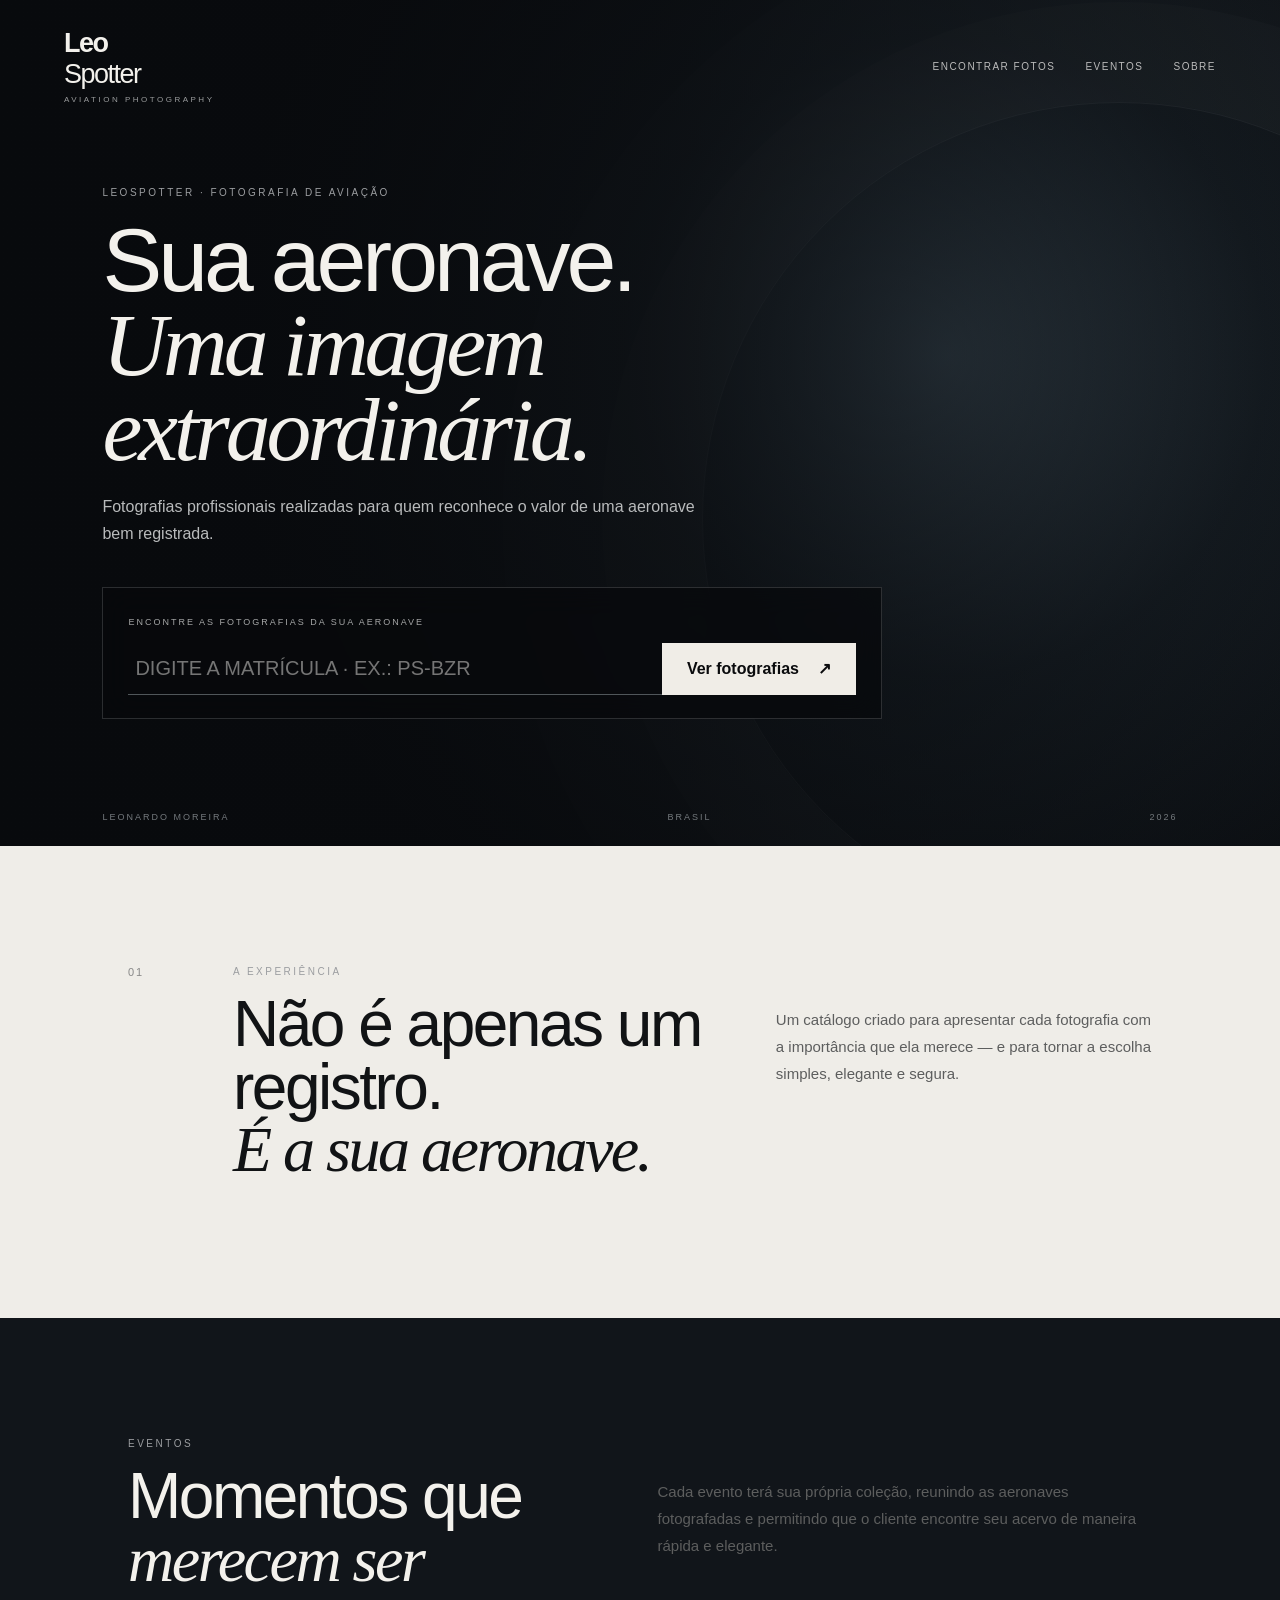
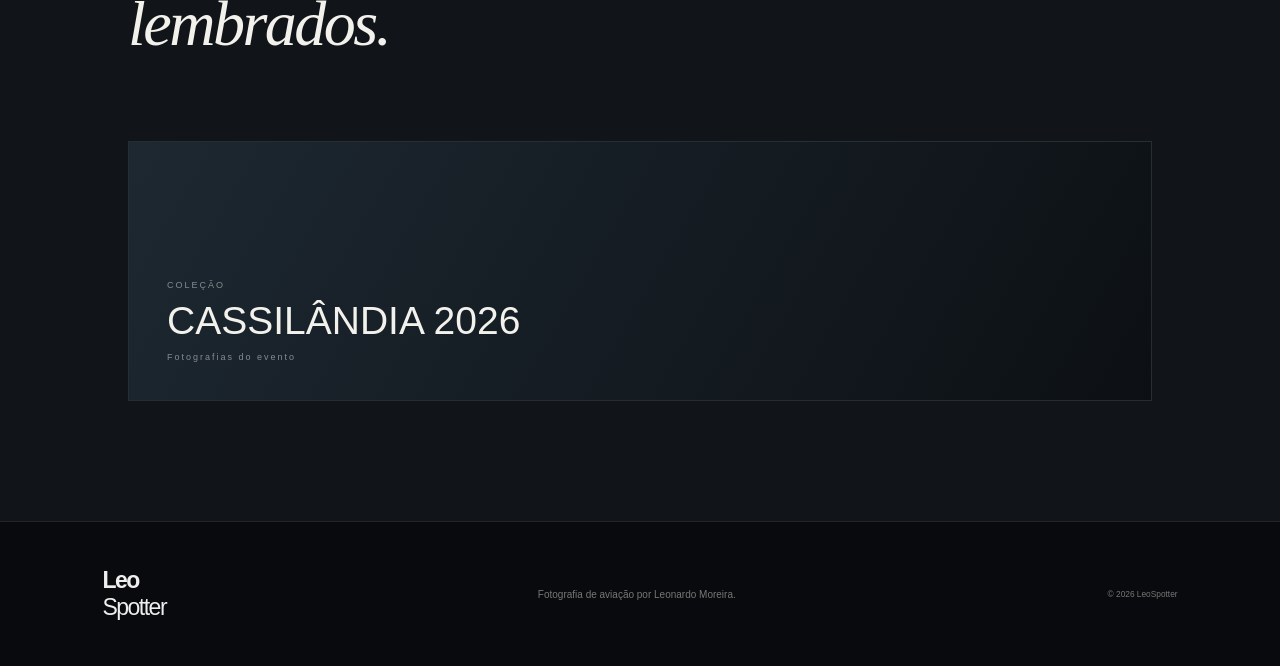
==== commit 40419e26: "Update index.html" ====
--- a/index.html
+++ b/index.html
@@ -1,394 +1,80 @@
 <!DOCTYPE html>
 <html lang="pt-BR">
 <head>
-    <meta charset="UTF-8">
-    <meta name="viewport" content="width=device-width, initial-scale=1.0">
+<meta charset="UTF-8">
+<meta name="viewport" content="width=device-width, initial-scale=1.0">
+<meta name="theme-color" content="#080a0d">
+<title>LeoSpotter — Aviation Photography</title>
+<link rel="stylesheet" href="catalogo-v3.css">
+</head>
+<body>
+<header class="header">
+  <a href="#topo" class="logo">Leo<span>Spotter</span><small>AVIATION PHOTOGRAPHY</small></a>
+  <nav><a href="#buscar">Encontrar fotos</a><a href="#eventos">Eventos</a><a href="#sobre">Sobre</a></nav>
+</header>
 
-    <meta name="theme-color" content="#080a0d">
-    <meta
-        name="description"
-        content="LeoSpotter Aviation Photography — encontre e selecione as fotografias da sua aeronave."
-    >
+<main id="topo">
+<section class="hero" id="buscar">
+  <div class="hero-overlay"></div>
+  <div class="hero-content">
+    <p class="eyebrow">LEOSPOTTER · FOTOGRAFIA DE AVIAÇÃO</p>
+    <h1>Sua aeronave.<br><em>Uma imagem extraordinária.</em></h1>
+    <p class="lead">Fotografias profissionais realizadas para quem reconhece o valor de uma aeronave bem registrada.</p>
+    <div class="search-box">
+      <label for="matricula">ENCONTRE AS FOTOGRAFIAS DA SUA AERONAVE</label>
+      <div class="search-line">
+        <input id="matricula" type="text" placeholder="Digite a matrícula · ex.: PS-BZR" maxlength="10" autocomplete="off" spellcheck="false">
+        <button id="btnPesquisar" type="button">Ver fotografias <span>↗</span></button>
+      </div>
+    </div>
+  </div>
+  <div class="hero-footer"><span>LEONARDO MOREIRA</span><span>BRASIL</span><span>2026</span></div>
+</section>
 
-    <title>LeoSpotter | Aviation Photography</title>
+<section class="intro" id="sobre">
+  <span class="number">01</span>
+  <div><p class="eyebrow">A EXPERIÊNCIA</p><h2>Não é apenas um registro.<br><em>É a sua aeronave.</em></h2></div>
+  <p>Um catálogo criado para apresentar cada fotografia com a importância que ela merece — e para tornar a escolha simples, elegante e segura.</p>
+</section>
 
-    <link rel="stylesheet" href="style.css">
-</head>
+<section class="catalog hidden" id="resultado">
+  <div class="result-title">
+    <div><p class="eyebrow">ACERVO DA AERONAVE</p><h2 id="resultadoMatricula">—</h2><p id="resultadoModelo">Fotografias disponíveis</p></div>
+    <span class="available">● ACERVO DISPONÍVEL</span>
+  </div>
 
-<body>
+  <div class="aircraft-summary">
+    <div class="visual-placeholder"><span>LEOSPOTTER</span><strong>✈</strong></div>
+    <div class="summary-copy">
+      <p class="eyebrow">COLEÇÃO</p>
+      <h3 id="tituloColecao">Fotografias da aeronave</h3>
+      <p class="summary-text">Selecione suas fotografias favoritas. As imagens exibidas nesta etapa são amostras de visualização.</p>
+      <div class="photo-count"><b id="contadorFotos">0</b><span>fotografias disponíveis</span></div>
+    </div>
+  </div>
 
-    <!-- =========================================================
-         HEADER
-    ========================================================== -->
-    <header class="site-header">
-        <div class="container header-inner">
+  <div class="collection" id="acervo">
+    <div class="collection-header"><div><p class="eyebrow">ACERVO EXCLUSIVO</p><h3>Escolha suas fotografias</h3></div><span id="contadorSelecao">0 selecionadas</span></div>
+    <div id="semFotos" class="empty"><strong>Este acervo ainda não possui fotografias.</strong><p>As imagens aparecerão aqui quando a coleção for publicada.</p></div>
+    <div id="galeria" class="gallery"></div>
+  </div>
+</section>
 
-            <a href="#" class="brand" aria-label="LeoSpotter">
-                <span class="brand-name">LEOSPOTTER</span>
-                <span class="brand-subtitle">AVIATION PHOTOGRAPHY</span>
-            </a>
+<section id="naoEncontrada" class="not-found hidden"><p class="eyebrow">NENHUM RESULTADO</p><h3>Não encontramos fotografias para <b id="matriculaNaoEncontrada"></b>.</h3><p>Confira a matrícula e tente novamente.</p></section>
 
-            <div class="header-event">
-                <span class="header-event-label">CATÁLOGO</span>
-                <span class="header-event-name">
-                    Fotografias de aviação
-                </span>
-            </div>
+<section class="events" id="eventos">
+  <div><p class="eyebrow">EVENTOS</p><h2>Momentos que<br><em>merecem ser lembrados.</em></h2></div>
+  <p>Cada evento terá sua própria coleção, reunindo as aeronaves fotografadas e permitindo que o cliente encontre seu acervo de maneira rápida e elegante.</p>
+  <article class="event-card"><span>COLEÇÃO</span><strong>CASSILÂNDIA 2026</strong><small>Fotografias do evento</small></article>
+</section>
 
-        </div>
-    </header>
+<section class="selection hidden" id="selecao">
+  <div><p class="eyebrow">SUA SELEÇÃO</p><h2>Suas fotografias favoritas.</h2></div>
+  <div class="selection-summary"><span id="resumoQuantidade">0 fotografias</span><strong id="resumoTotal">R$ 0,00</strong><button type="button" id="btnCheckout">Continuar para pagamento</button></div>
+</section>
+</main>
 
-
-    <main>
-
-        <!-- =====================================================
-             HERO
-        ====================================================== -->
-        <section class="hero">
-
-            <div class="container hero-content">
-
-                <div class="hero-copy">
-
-                    <span class="eyebrow">
-                        LEOSPOTTER · AVIATION PHOTOGRAPHY
-                    </span>
-
-                    <h1>
-                        Sua aeronave.<br>
-                        <em>Uma imagem extraordinária.</em>
-                    </h1>
-
-                    <p>
-                        Encontre as fotografias feitas durante o evento,
-                        escolha suas favoritas e transforme cada registro
-                        em uma lembrança da sua aeronave.
-                    </p>
-
-                </div>
-
-
-                <!-- =================================================
-                     BUSCA POR MATRÍCULA
-                ================================================== -->
-                <div class="search-card">
-
-                    <label for="matricula">
-                        ENCONTRE SUA AERONAVE
-                    </label>
-
-                    <div class="search-row">
-
-                        <input
-                            type="text"
-                            id="matricula"
-                            name="matricula"
-                            placeholder="Digite a matrícula"
-                            autocomplete="off"
-                            autocapitalize="characters"
-                            spellcheck="false"
-                            aria-label="Matrícula da aeronave"
-                        >
-
-                        <button
-                            type="button"
-                            id="btnPesquisar"
-                        >
-                            VER FOTOGRAFIAS
-                        </button>
-
-                    </div>
-
-                    <p class="search-hint">
-                        Ex.: PS-BZR
-                    </p>
-
-                </div>
-
-            </div>
-
-        </section>
-
-
-        <!-- =====================================================
-             RESULTADO / GALERIA
-        ====================================================== -->
-        <section
-            class="catalog-section"
-            id="resultado"
-            hidden
-        >
-
-            <div class="container">
-
-                <!-- Cabeçalho da coleção -->
-                <div class="catalog-heading">
-
-                    <div>
-
-                        <span class="eyebrow">
-                            COLEÇÃO FOTOGRÁFICA
-                        </span>
-
-                        <h2 id="resultadoMatricula">
-                            ---
-                        </h2>
-
-                        <p id="resultadoModelo">
-                            Fotografias da aeronave
-                        </p>
-
-                    </div>
-
-
-                    <div class="photo-count">
-
-                        <strong id="contadorFotos">
-                            0
-                        </strong>
-
-                        <span>
-                            fotografias
-                        </span>
-
-                    </div>
-
-                </div>
-
-
-                <!-- =================================================
-                     GALERIA
-                ================================================== -->
-                <div
-                    id="galeria"
-                    class="photo-grid"
-                    aria-live="polite"
-                ></div>
-
-
-                <!-- =================================================
-                     SEM FOTOS
-                ================================================== -->
-                <div
-                    id="semFotos"
-                    class="empty-state"
-                    hidden
-                >
-
-                    <span class="empty-icon">
-                        —
-                    </span>
-
-                    <h3>
-                        Nenhuma fotografia encontrada
-                    </h3>
-
-                    <p>
-                        Não encontramos fotografias disponíveis
-                        para esta matrícula.
-                    </p>
-
-                </div>
-
-
-                <!-- =================================================
-                     MATRÍCULA NÃO ENCONTRADA
-                ================================================== -->
-                <div
-                    id="naoEncontrada"
-                    class="empty-state"
-                    hidden
-                >
-
-                    <span class="empty-icon">
-                        ?
-                    </span>
-
-                    <h3>
-                        Não encontramos esta matrícula
-                    </h3>
-
-                    <p>
-                        Verifique a matrícula digitada e tente novamente.
-                    </p>
-
-                    <p
-                        class="not-found-registration"
-                        id="matriculaNaoEncontrada"
-                    ></p>
-
-                </div>
-
-            </div>
-
-        </section>
-
-
-        <!-- =====================================================
-             EVENTO
-        ====================================================== -->
-        <section class="event-section">
-
-            <div class="container">
-
-                <div class="event-layout">
-
-                    <div class="event-copy">
-
-                        <span class="eyebrow">
-                            REGISTRO FOTOGRÁFICO
-                        </span>
-
-                        <h2>
-                            Cada evento.<br>
-                            <em>Uma coleção única.</em>
-                        </h2>
-
-                        <p>
-                            As fotografias são organizadas por evento
-                            e matrícula, permitindo que você encontre
-                            rapidamente os registros feitos da sua aeronave.
-                        </p>
-
-                    </div>
-
-
-                    <div class="event-card">
-
-                        <span class="event-card-label">
-                            EVENTO
-                        </span>
-
-                        <h3>
-                            Cassilândia 2026
-                        </h3>
-
-                        <p>
-                            Fotografia de aviação<br>
-                            LeoSpotter
-                        </p>
-
-                    </div>
-
-                </div>
-
-            </div>
-
-        </section>
-
-
-        <!-- =====================================================
-             SELEÇÃO / CARRINHO
-        ====================================================== -->
-        <aside
-            id="selecao"
-            class="selection-bar"
-            aria-label="Fotos selecionadas"
-            hidden
-        >
-
-            <div class="container selection-inner">
-
-                <div class="selection-info">
-
-                    <span class="selection-label">
-                        SUA SELEÇÃO
-                    </span>
-
-                    <strong>
-
-                        <span id="contadorSelecao">
-                            0
-                        </span>
-
-                        <span>
-                            fotos selecionadas
-                        </span>
-
-                    </strong>
-
-                </div>
-
-
-                <div class="selection-total">
-
-                    <span>
-                        TOTAL
-                    </span>
-
-                    <strong id="resumoTotal">
-                        R$ 0,00
-                    </strong>
-
-                </div>
-
-
-                <button
-                    type="button"
-                    id="btnCheckout"
-                    class="checkout-button"
-                >
-                    CONTINUAR
-                </button>
-
-            </div>
-
-        </aside>
-
-    </main>
-
-
-    <!-- =========================================================
-         FOOTER
-    ========================================================== -->
-    <footer class="site-footer">
-
-        <div class="container footer-inner">
-
-            <div class="footer-brand">
-
-                <span class="brand-name">
-                    LEOSPOTTER
-                </span>
-
-                <span class="brand-subtitle">
-                    AVIATION PHOTOGRAPHY
-                </span>
-
-            </div>
-
-
-            <div class="footer-copy">
-
-                <p>
-                    Fotografia de aviação por Leonardo Moreira.
-                </p>
-
-                <p>
-                    Desenvolvido por Leonardo Moreira
-                </p>
-
-            </div>
-
-
-            <div class="footer-contact">
-
-                <a href="mailto:leospotteruberaba@gmail.com">
-                    leospotteruberaba@gmail.com
-                </a>
-
-            </div>
-
-        </div>
-
-    </footer>
-
-
-    <!-- =========================================================
-         JAVASCRIPT
-         Toda a lógica do catálogo permanece no script.js.
-    ========================================================== -->
-    <script src="script.js"></script>
-
+<footer><div class="logo">Leo<span>Spotter</span></div><p>Fotografia de aviação por Leonardo Moreira.</p><small>© 2026 LeoSpotter</small></footer>
+<script src="script.js"></script>
 </body>
 </html>
--- a/catalogo-v3.css
+++ b/catalogo-v3.css
@@ -0,0 +1 @@
+*{box-sizing:border-box}html{scroll-behavior:smooth}body{margin:0;background:#080a0d;color:#f3f1ec;font-family:Arial,Helvetica,sans-serif}a{text-decoration:none;color:inherit}button,input{font:inherit}.hidden{display:none!important}.header{position:absolute;z-index:5;top:0;left:0;width:100%;padding:28px 5vw;display:flex;justify-content:space-between;align-items:center}.logo{display:flex;flex-direction:column;font-size:27px;font-weight:800;letter-spacing:-1.5px}.logo span{font-weight:300}.logo small{font-size:8px;letter-spacing:2.5px;color:#9a9c9d;margin-top:5px;font-weight:400}.header nav{display:flex;gap:30px;text-transform:uppercase;font-size:10px;letter-spacing:1.5px;color:#bbb}.header nav a:hover{color:#fff}.hero{min-height:94vh;position:relative;display:flex;align-items:center;padding:130px 8vw 70px;overflow:hidden;background:radial-gradient(circle at 74% 42%,#35434d 0,#161d23 30%,#090b0e 67%)}.hero:before{content:"";position:absolute;width:65vw;height:65vw;border-radius:50%;right:-20vw;top:12%;border:1px solid rgba(255,255,255,.07);box-shadow:0 0 0 100px rgba(255,255,255,.015),0 0 0 200px rgba(255,255,255,.01)}.hero-overlay{position:absolute;inset:0;background:linear-gradient(90deg,rgba(8,10,13,.97),rgba(8,10,13,.7) 52%,rgba(8,10,13,.18));}.hero-content{position:relative;z-index:2;max-width:920px}.eyebrow{font-size:10px;letter-spacing:2.5px;color:#9b9da0;margin:0}.hero h1{font-size:clamp(52px,7vw,96px);line-height:.94;letter-spacing:-4px;font-weight:300;margin:20px 0}.hero h1 em,.intro h2 em,.events h2 em{font-family:Georgia,serif;font-weight:400}.lead{max-width:600px;color:#b9bbbc;line-height:1.7;font-size:16px}.search-box{margin-top:40px;max-width:780px;padding:23px 25px;background:rgba(7,9,12,.72);border:1px solid rgba(255,255,255,.15);backdrop-filter:blur(15px)}.search-box label{font-size:9px;letter-spacing:2px;color:#a5a6a6}.search-line{display:flex;margin-top:14px}.search-line input{flex:1;min-width:0;background:transparent;border:0;border-bottom:1px solid #50565a;color:#fff;padding:14px 7px;font-size:20px;outline:0;text-transform:uppercase}.search-line input:focus{border-color:#fff}.search-line button,#btnCheckout{border:0;background:#f0ede7;color:#0a0b0d;padding:0 25px;font-weight:700}.search-line button span{margin-left:15px}.hero-footer{position:absolute;z-index:3;left:8vw;right:8vw;bottom:24px;display:flex;justify-content:space-between;color:#74797d;font-size:9px;letter-spacing:2px}.intro{padding:120px 10vw;background:#efede8;color:#111315;display:grid;grid-template-columns:70px 1.35fr 1fr;gap:35px}.intro h2,.events h2{font-size:clamp(40px,5vw,68px);line-height:.98;letter-spacing:-2.5px;font-weight:300;margin:16px 0}.intro>p,.events>p{color:#5d5e5e;line-height:1.8;font-size:15px;margin-top:40px}.number{font-size:11px;color:#888;letter-spacing:2px}.catalog{padding:105px 8vw;background:#0b0e12}.result-title{display:flex;justify-content:space-between;align-items:end;border-bottom:1px solid #2b3035;padding-bottom:35px}.result-title h2{font-size:70px;letter-spacing:-3px;font-weight:300;margin:15px 0 0}.result-title>div>p:last-child{color:#aaa;font-size:18px;margin:8px 0 0}.available{font-size:9px;letter-spacing:1.5px;color:#aaa}.aircraft-summary{display:grid;grid-template-columns:1.1fr 1fr;gap:65px;padding:70px 0}.visual-placeholder{min-height:370px;background:linear-gradient(135deg,#1b2730,#090c10);display:flex;flex-direction:column;justify-content:space-between;padding:25px;color:#727a80}.visual-placeholder strong{align-self:center;font-size:105px;opacity:.2}.visual-placeholder span{font-size:9px;letter-spacing:3px}.summary-copy{padding-top:20px}.summary-copy h3{font-size:38px;font-weight:300;margin:15px 0 22px}.summary-text{max-width:480px;color:#9a9da0;line-height:1.8}.photo-count{border-top:1px solid #30353a;border-bottom:1px solid #30353a;margin-top:40px;padding:20px 0;display:flex;align-items:baseline;gap:12px}.photo-count b{font-size:42px;font-weight:300}.photo-count span{color:#888;font-size:11px;letter-spacing:1px}.collection-header{display:flex;justify-content:space-between;align-items:end;border-bottom:1px solid #2b3035;padding-bottom:20px}.collection-header h3{font-size:35px;font-weight:300;margin:10px 0 0}.collection-header>span{color:#888;font-size:10px;letter-spacing:1px}.empty{padding:70px 25px;text-align:center;border:1px dashed #30353a;margin-top:25px;color:#999}.empty strong{display:block;color:#eee;font-size:17px;font-weight:400}.empty p{line-height:1.7}.gallery{display:grid;grid-template-columns:repeat(3,1fr);gap:18px;margin-top:25px}.photo-card{background:#12161a;border:1px solid #292f34}.photo-card img{display:block;width:100%;aspect-ratio:4/3;object-fit:cover}.photo-card .photo-meta{padding:15px}.photo-card button{width:100%;padding:11px;background:transparent;border:1px solid #444;color:#eee}.not-found{padding:90px 10vw;background:#eeeae4;color:#111}.not-found h3{font-size:38px;font-weight:300}.not-found p:last-child{color:#666}.events{padding:120px 10vw;background:#11151a;display:grid;grid-template-columns:1fr 1fr;gap:35px}.events .event-card{grid-column:1/-1;margin-top:35px;min-height:260px;padding:38px;display:flex;flex-direction:column;justify-content:end;background:linear-gradient(120deg,#1d2831,#0c1014);border:1px solid #272d32}.event-card span,.event-card small{font-size:9px;letter-spacing:2px;color:#858c91}.event-card strong{font-size:39px;font-weight:300;margin:9px 0}.selection{position:sticky;bottom:0;z-index:20;background:#f0ede7;color:#111;padding:22px 8vw;display:flex;justify-content:space-between;align-items:center;gap:25px;box-shadow:0 -10px 35px rgba(0,0,0,.25)}.selection h2{margin:5px 0;font-size:25px;font-weight:300}.selection-summary{display:flex;align-items:center;gap:25px}.selection-summary span{color:#666;font-size:11px}.selection-summary strong{font-size:22px}.selection-summary button{height:48px}footer{padding:45px 8vw;border-top:1px solid #20252a;display:flex;align-items:center;justify-content:space-between;color:#777;font-size:10px}footer .logo{font-size:23px;color:#eee}footer .logo small{display:none}@media(max-width:800px){.header{padding:20px 24px}.header nav{display:none}.hero{padding:120px 24px 60px;min-height:90vh}.hero h1{font-size:52px;letter-spacing:-2px}.search-line{display:block}.search-line button{width:100%;height:54px;margin-top:10px}.hero-footer{left:24px;right:24px}.intro,.events{display:block;padding:75px 24px}.intro h2,.events h2{font-size:44px}.intro>p,.events>p{margin-top:25px}.catalog{padding:75px 24px}.result-title{display:block}.result-title h2{font-size:53px}.available{display:block;margin-top:25px}.aircraft-summary{display:block}.visual-placeholder{min-height:260px}.summary-copy{padding-top:45px}.collection-header h3{font-size:29px}.gallery{grid-template-columns:1fr}.selection{display:block;padding:18px 24px}.selection-summary{justify-content:space-between;flex-wrap:wrap;gap:12px}.selection-summary button{width:100%}footer{display:block;padding:38px 24px}footer p{margin:12px 0}}
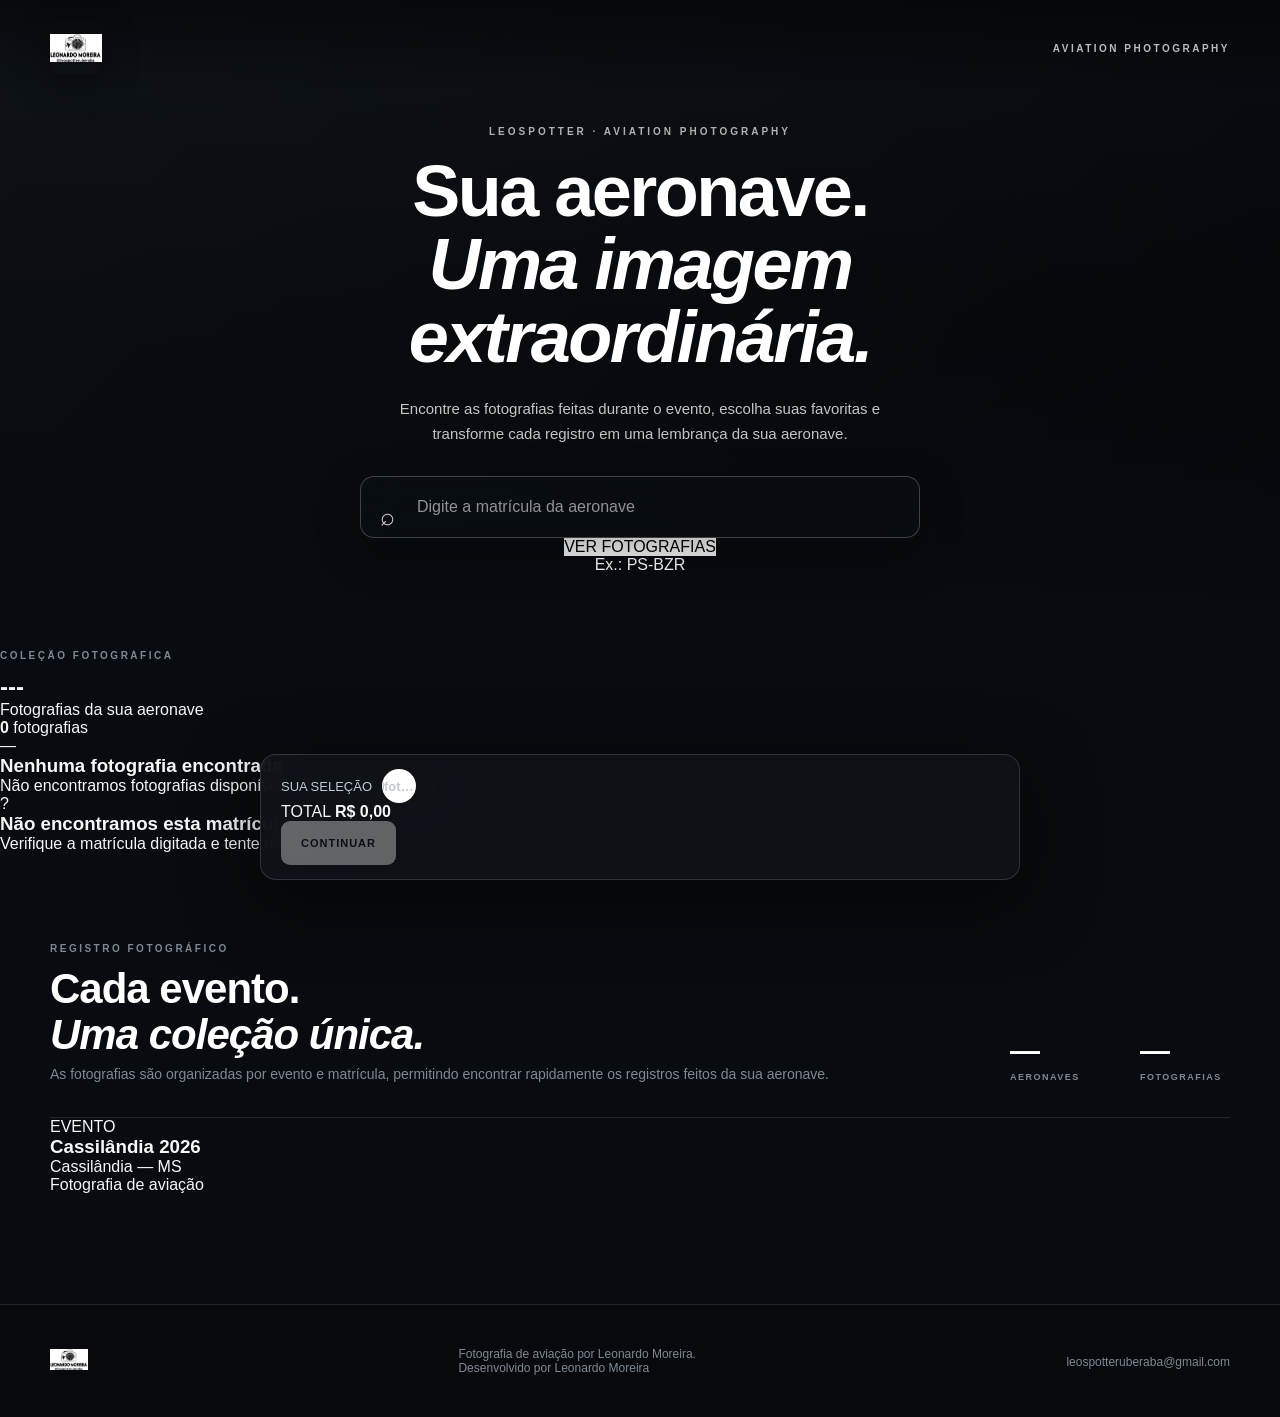
==== commit 92863039: "Update index.html" ====
--- a/index.html
+++ b/index.html
@@ -1,80 +1,648 @@
 <!DOCTYPE html>
 <html lang="pt-BR">
+
 <head>
-<meta charset="UTF-8">
-<meta name="viewport" content="width=device-width, initial-scale=1.0">
-<meta name="theme-color" content="#080a0d">
-<title>LeoSpotter — Aviation Photography</title>
-<link rel="stylesheet" href="catalogo-v3.css">
+
+    <meta charset="UTF-8">
+
+    <meta
+        name="viewport"
+        content="width=device-width, initial-scale=1.0"
+    >
+
+    <meta
+        name="theme-color"
+        content="#080a0d"
+    >
+
+    <meta
+        name="description"
+        content="LeoSpotter Aviation Photography — encontre as fotografias da sua aeronave."
+    >
+
+    <title>LeoSpotter | Aviation Photography</title>
+
+    <link
+        rel="stylesheet"
+        href="style.css"
+    >
+
 </head>
-<body>
-<header class="header">
-  <a href="#topo" class="logo">Leo<span>Spotter</span><small>AVIATION PHOTOGRAPHY</small></a>
-  <nav><a href="#buscar">Encontrar fotos</a><a href="#eventos">Eventos</a><a href="#sobre">Sobre</a></nav>
-</header>
-
-<main id="topo">
-<section class="hero" id="buscar">
-  <div class="hero-overlay"></div>
-  <div class="hero-content">
-    <p class="eyebrow">LEOSPOTTER · FOTOGRAFIA DE AVIAÇÃO</p>
-    <h1>Sua aeronave.<br><em>Uma imagem extraordinária.</em></h1>
-    <p class="lead">Fotografias profissionais realizadas para quem reconhece o valor de uma aeronave bem registrada.</p>
-    <div class="search-box">
-      <label for="matricula">ENCONTRE AS FOTOGRAFIAS DA SUA AERONAVE</label>
-      <div class="search-line">
-        <input id="matricula" type="text" placeholder="Digite a matrícula · ex.: PS-BZR" maxlength="10" autocomplete="off" spellcheck="false">
-        <button id="btnPesquisar" type="button">Ver fotografias <span>↗</span></button>
-      </div>
+
+
+<body id="inicio">
+
+
+    <!-- =========================================================
+         CABEÇALHO
+    ========================================================== -->
+
+    <header class="site-header">
+
+        <div class="header-container">
+
+            <a
+                href="#inicio"
+                class="brand"
+                aria-label="LeoSpotter"
+            >
+
+                <img
+                    src="assets/logo.jpg"
+                    alt="LeoSpotter"
+                    class="logo"
+                >
+
+            </a>
+
+
+            <div class="header-title">
+
+                <span>
+                    AVIATION PHOTOGRAPHY
+                </span>
+
+            </div>
+
+        </div>
+
+    </header>
+
+
+
+    <main>
+
+
+        <!-- =====================================================
+             HERO
+        ====================================================== -->
+
+        <section class="hero">
+
+            <div class="hero-container">
+
+
+                <span class="hero-kicker">
+                    LEOSPOTTER · AVIATION PHOTOGRAPHY
+                </span>
+
+
+                <h1>
+                    Sua aeronave.<br>
+                    <em>Uma imagem extraordinária.</em>
+                </h1>
+
+
+                <p class="hero-description">
+
+                    Encontre as fotografias feitas durante o evento,
+                    escolha suas favoritas e transforme cada registro
+                    em uma lembrança da sua aeronave.
+
+                </p>
+
+
+
+                <!-- =================================================
+                     PESQUISA
+                ================================================== -->
+
+                <div class="search-box">
+
+                    <span
+                        class="search-icon"
+                        aria-hidden="true"
+                    >
+                        ⌕
+                    </span>
+
+
+                    <input
+                        type="text"
+                        id="searchInput"
+                        name="matricula"
+                        placeholder="Digite a matrícula da aeronave"
+                        autocomplete="off"
+                        autocapitalize="characters"
+                        spellcheck="false"
+                        maxlength="10"
+                        aria-label="Matrícula da aeronave"
+                    >
+
+
+                    <button
+                        type="button"
+                        id="btnPesquisar"
+                        class="search-button"
+                    >
+                        VER FOTOGRAFIAS
+                    </button>
+
+                </div>
+
+
+                <p class="search-hint">
+                    Ex.: PS-BZR
+                </p>
+
+
+                <div
+                    id="searchResult"
+                    class="search-result"
+                    aria-live="polite"
+                ></div>
+
+
+            </div>
+
+        </section>
+
+
+
+        <!-- =====================================================
+             RESULTADO DA PESQUISA
+        ====================================================== -->
+
+        <section
+            id="resultado"
+            class="catalog-section hidden"
+        >
+
+            <div class="catalog-container">
+
+
+                <!-- =================================================
+                     CABEÇALHO DA COLEÇÃO
+                ================================================== -->
+
+                <div class="catalog-heading">
+
+
+                    <div class="catalog-title">
+
+                        <span class="section-kicker">
+                            COLEÇÃO FOTOGRÁFICA
+                        </span>
+
+
+                        <h2 id="resultadoMatricula">
+                            ---
+                        </h2>
+
+
+                        <p id="resultadoModelo">
+                            Fotografias da sua aeronave
+                        </p>
+
+                    </div>
+
+
+                    <div class="photo-count">
+
+                        <strong id="contadorFotos">
+                            0
+                        </strong>
+
+                        <span>
+                            fotografias
+                        </span>
+
+                    </div>
+
+
+                </div>
+
+
+
+                <!-- =================================================
+                     ÁREA DAS FOTOS
+                ================================================== -->
+
+                <section
+                    class="minhas-fotos"
+                    id="minhasFotos"
+                >
+
+
+                    <!--
+                        O script.js atual cria aqui a galeria
+                        com o ID #galeriaFotos.
+                    -->
+
+
+                    <div
+                        id="semFotos"
+                        class="sem-fotos"
+                    >
+
+                        <div
+                            class="empty-icon"
+                            aria-hidden="true"
+                        >
+                            —
+                        </div>
+
+
+                        <h3>
+                            Nenhuma fotografia encontrada
+                        </h3>
+
+
+                        <p>
+                            Não encontramos fotografias disponíveis
+                            para esta matrícula.
+                        </p>
+
+                    </div>
+
+
+                </section>
+
+
+
+            </div>
+
+        </section>
+
+
+
+        <!-- =====================================================
+             MATRÍCULA NÃO ENCONTRADA
+        ====================================================== -->
+
+        <section
+            id="naoEncontrada"
+            class="nao-encontrada hidden"
+        >
+
+            <div class="catalog-container">
+
+                <div class="empty-state">
+
+                    <span
+                        class="empty-icon"
+                        aria-hidden="true"
+                    >
+                        ?
+                    </span>
+
+
+                    <h3>
+                        Não encontramos esta matrícula
+                    </h3>
+
+
+                    <p>
+                        Verifique a matrícula digitada e tente novamente.
+                    </p>
+
+
+                    <strong
+                        id="matriculaNaoEncontrada"
+                        class="not-found-registration"
+                    ></strong>
+
+                </div>
+
+            </div>
+
+        </section>
+
+
+
+        <!-- =====================================================
+             EVENTO
+        ====================================================== -->
+
+        <section class="event-section">
+
+            <div class="event-container">
+
+
+                <div class="event-heading">
+
+
+                    <div class="event-copy">
+
+                        <span class="section-kicker">
+                            REGISTRO FOTOGRÁFICO
+                        </span>
+
+
+                        <h2>
+                            Cada evento.<br>
+                            <em>Uma coleção única.</em>
+                        </h2>
+
+
+                        <p>
+
+                            As fotografias são organizadas por evento
+                            e matrícula, permitindo encontrar rapidamente
+                            os registros feitos da sua aeronave.
+
+                        </p>
+
+                    </div>
+
+
+
+                    <div class="event-summary">
+
+
+                        <div class="summary-item">
+
+                            <strong id="aircraftCount">
+                                —
+                            </strong>
+
+                            <span>
+                                AERONAVES
+                            </span>
+
+                        </div>
+
+
+                        <div class="summary-item">
+
+                            <strong id="photoCount">
+                                —
+                            </strong>
+
+                            <span>
+                                FOTOGRAFIAS
+                            </span>
+
+                        </div>
+
+
+                    </div>
+
+
+                </div>
+
+
+
+                <!-- EVENTO ATUAL -->
+
+                <div class="event-card">
+
+                    <span class="event-card-label">
+                        EVENTO
+                    </span>
+
+
+                    <h3>
+                        Cassilândia 2026
+                    </h3>
+
+
+                    <p>
+                        Cassilândia — MS<br>
+                        Fotografia de aviação
+                    </p>
+
+                </div>
+
+
+            </div>
+
+        </section>
+
+
+
+        <!-- =====================================================
+             SELEÇÃO
+             
+             Estrutura preparada para:
+             fotos → seleção → pedido → pagamento.
+        ====================================================== -->
+
+        <aside
+            id="selecao"
+            class="selection-bar hidden"
+            aria-label="Fotos selecionadas"
+        >
+
+            <div class="selection-container">
+
+
+                <div class="selection-info">
+
+                    <span class="selection-label">
+                        SUA SELEÇÃO
+                    </span>
+
+
+                    <strong>
+
+                        <span id="contadorSelecao">
+                            0
+                        </span>
+
+                        <span>
+                            fotos selecionadas
+                        </span>
+
+                    </strong>
+
+                </div>
+
+
+
+                <div class="selection-total">
+
+                    <span>
+                        TOTAL
+                    </span>
+
+
+                    <strong id="resumoTotal">
+                        R$ 0,00
+                    </strong>
+
+                </div>
+
+
+
+                <button
+                    type="button"
+                    id="btnCheckout"
+                    class="primary-button"
+                    disabled
+                >
+                    CONTINUAR
+                </button>
+
+
+            </div>
+
+        </aside>
+
+
+    </main>
+
+
+
+    <!-- =========================================================
+         RODAPÉ
+    ========================================================== -->
+
+    <footer class="site-footer">
+
+        <div class="footer-container">
+
+
+            <div class="footer-brand">
+
+                <img
+                    src="assets/logo.jpg"
+                    alt="LeoSpotter"
+                    class="footer-logo"
+                >
+
+            </div>
+
+
+            <div class="footer-copy">
+
+                <p>
+                    Fotografia de aviação por Leonardo Moreira.
+                </p>
+
+
+                <p>
+                    Desenvolvido por Leonardo Moreira
+                </p>
+
+            </div>
+
+
+            <div class="footer-contact">
+
+                <a
+                    href="mailto:leospotteruberaba@gmail.com"
+                >
+                    leospotteruberaba@gmail.com
+                </a>
+
+            </div>
+
+
+        </div>
+
+    </footer>
+
+
+
+    <!-- =========================================================
+         ESTRUTURA DE COMPATIBILIDADE
+         
+         Estes elementos permanecem disponíveis para o script.js
+         atual, mas não fazem parte da interface pública.
+         
+         NÃO são consultas de aeronaves ou aeródromos.
+    ========================================================== -->
+
+    <div
+        id="compatibilidade"
+        hidden
+        aria-hidden="true"
+    >
+
+        <span id="totalFotos">
+            0
+        </span>
+
+
+        <span id="totalAeronaves">
+            0
+        </span>
+
+
+        <span id="versaoSite">
+            4.0.0
+        </span>
+
+
+        <button
+            type="button"
+            id="btnAdicionarFoto"
+        >
+        </button>
+
+
+        <div
+            id="formularioFoto"
+            class="hidden"
+        >
+
+            <input
+                type="file"
+                id="foto"
+            >
+
+
+            <input
+                type="date"
+                id="dataFoto"
+            >
+
+
+            <input
+                type="text"
+                id="localFoto"
+            >
+
+
+            <textarea
+                id="observacaoFoto"
+            ></textarea>
+
+
+            <div
+                id="previewFoto"
+                class="hidden"
+            >
+
+                <img
+                    id="imagemPreview"
+                    src=""
+                    alt=""
+                >
+
+            </div>
+
+
+            <button
+                type="button"
+                id="btnCancelarFoto"
+            >
+                Cancelar
+            </button>
+
+
+            <button
+                type="button"
+                id="btnSalvarFoto"
+            >
+                Salvar
+            </button>
+
+        </div>
+
+
     </div>
-  </div>
-  <div class="hero-footer"><span>LEONARDO MOREIRA</span><span>BRASIL</span><span>2026</span></div>
-</section>
-
-<section class="intro" id="sobre">
-  <span class="number">01</span>
-  <div><p class="eyebrow">A EXPERIÊNCIA</p><h2>Não é apenas um registro.<br><em>É a sua aeronave.</em></h2></div>
-  <p>Um catálogo criado para apresentar cada fotografia com a importância que ela merece — e para tornar a escolha simples, elegante e segura.</p>
-</section>
-
-<section class="catalog hidden" id="resultado">
-  <div class="result-title">
-    <div><p class="eyebrow">ACERVO DA AERONAVE</p><h2 id="resultadoMatricula">—</h2><p id="resultadoModelo">Fotografias disponíveis</p></div>
-    <span class="available">● ACERVO DISPONÍVEL</span>
-  </div>
-
-  <div class="aircraft-summary">
-    <div class="visual-placeholder"><span>LEOSPOTTER</span><strong>✈</strong></div>
-    <div class="summary-copy">
-      <p class="eyebrow">COLEÇÃO</p>
-      <h3 id="tituloColecao">Fotografias da aeronave</h3>
-      <p class="summary-text">Selecione suas fotografias favoritas. As imagens exibidas nesta etapa são amostras de visualização.</p>
-      <div class="photo-count"><b id="contadorFotos">0</b><span>fotografias disponíveis</span></div>
-    </div>
-  </div>
-
-  <div class="collection" id="acervo">
-    <div class="collection-header"><div><p class="eyebrow">ACERVO EXCLUSIVO</p><h3>Escolha suas fotografias</h3></div><span id="contadorSelecao">0 selecionadas</span></div>
-    <div id="semFotos" class="empty"><strong>Este acervo ainda não possui fotografias.</strong><p>As imagens aparecerão aqui quando a coleção for publicada.</p></div>
-    <div id="galeria" class="gallery"></div>
-  </div>
-</section>
-
-<section id="naoEncontrada" class="not-found hidden"><p class="eyebrow">NENHUM RESULTADO</p><h3>Não encontramos fotografias para <b id="matriculaNaoEncontrada"></b>.</h3><p>Confira a matrícula e tente novamente.</p></section>
-
-<section class="events" id="eventos">
-  <div><p class="eyebrow">EVENTOS</p><h2>Momentos que<br><em>merecem ser lembrados.</em></h2></div>
-  <p>Cada evento terá sua própria coleção, reunindo as aeronaves fotografadas e permitindo que o cliente encontre seu acervo de maneira rápida e elegante.</p>
-  <article class="event-card"><span>COLEÇÃO</span><strong>CASSILÂNDIA 2026</strong><small>Fotografias do evento</small></article>
-</section>
-
-<section class="selection hidden" id="selecao">
-  <div><p class="eyebrow">SUA SELEÇÃO</p><h2>Suas fotografias favoritas.</h2></div>
-  <div class="selection-summary"><span id="resumoQuantidade">0 fotografias</span><strong id="resumoTotal">R$ 0,00</strong><button type="button" id="btnCheckout">Continuar para pagamento</button></div>
-</section>
-</main>
-
-<footer><div class="logo">Leo<span>Spotter</span></div><p>Fotografia de aviação por Leonardo Moreira.</p><small>© 2026 LeoSpotter</small></footer>
-<script src="script.js"></script>
+
+
+
+    <!-- =========================================================
+         JAVASCRIPT
+    ========================================================== -->
+
+    <script src="script.js"></script>
+
+
 </body>
+
 </html>
--- a/style.css
+++ b/style.css
@@ -0,0 +1,1601 @@
+/* =========================================================
+   LEOSPOTTER — CATÁLOGO DE FOTOGRAFIAS
+   CSS V1.2.5
+   ========================================================= */
+
+:root {
+    --bg: #080b0f;
+    --bg-soft: #0d1116;
+    --surface: #121820;
+    --surface-hover: #18212b;
+    --border: rgba(255, 255, 255, 0.10);
+    --border-strong: rgba(255, 255, 255, 0.18);
+
+    --text: #f4f6f8;
+    --text-soft: #c2c9d0;
+    --text-muted: #7f8994;
+
+    --accent: #ffffff;
+    --accent-dark: #dce2e7;
+
+    --success: #69d391;
+
+    --radius: 14px;
+    --radius-small: 10px;
+
+    --container: 1180px;
+
+    --shadow:
+        0 20px 60px rgba(0, 0, 0, 0.35);
+}
+
+/* =========================================================
+   RESET
+   ========================================================= */
+
+* {
+    box-sizing: border-box;
+    margin: 0;
+    padding: 0;
+}
+
+html {
+    scroll-behavior: smooth;
+}
+
+body {
+    min-height: 100vh;
+
+    background: var(--bg);
+    color: var(--text);
+
+    font-family:
+        Inter,
+        -apple-system,
+        BlinkMacSystemFont,
+        "Segoe UI",
+        Arial,
+        Helvetica,
+        sans-serif;
+
+    -webkit-font-smoothing: antialiased;
+    text-rendering: optimizeLegibility;
+}
+
+button,
+input {
+    font: inherit;
+}
+
+button {
+    border: 0;
+    outline: 0;
+    -webkit-tap-highlight-color: transparent;
+}
+
+button:focus-visible,
+input:focus-visible {
+    outline: 2px solid rgba(255, 255, 255, 0.65);
+    outline-offset: 3px;
+}
+
+a {
+    color: inherit;
+}
+
+img {
+    max-width: 100%;
+}
+
+/* =========================================================
+   CABEÇALHO
+   ========================================================= */
+
+.site-header {
+    position: absolute;
+    top: 0;
+    left: 0;
+    right: 0;
+
+    z-index: 100;
+
+    padding: 22px 24px;
+
+    background:
+        linear-gradient(
+            to bottom,
+            rgba(0, 0, 0, 0.50),
+            transparent
+        );
+}
+
+.header-container {
+    width: min(var(--container), 100%);
+    margin: 0 auto;
+
+    display: flex;
+    align-items: center;
+    justify-content: space-between;
+
+    gap: 20px;
+}
+
+.brand {
+    display: inline-flex;
+    align-items: center;
+
+    text-decoration: none;
+}
+
+.logo {
+    width: 52px;
+    height: 52px;
+
+    object-fit: contain;
+
+    border-radius: 12px;
+
+    box-shadow:
+        0 10px 35px rgba(0, 0, 0, 0.40);
+}
+
+.header-title {
+    color: rgba(255, 255, 255, 0.72);
+
+    font-size: 10px;
+    font-weight: 700;
+
+    letter-spacing: 2.5px;
+
+    text-align: right;
+}
+
+/* =========================================================
+   HERO
+   ========================================================= */
+
+.hero {
+    position: relative;
+
+    min-height: 650px;
+
+    display: flex;
+    align-items: center;
+    justify-content: center;
+
+    text-align: center;
+
+    overflow: visible;
+
+    background:
+        linear-gradient(
+            135deg,
+            #171d24 0%,
+            #080b0f 100%
+        );
+}
+
+.hero::before {
+    content: "";
+
+    position: absolute;
+    inset: 0;
+
+    background-image:
+        url("https://images.unsplash.com/photo-1436491865332-7a61a109cc05");
+
+    background-position: center;
+    background-size: cover;
+
+    transform: scale(1.03);
+
+    filter:
+        saturate(0.70)
+        brightness(0.60);
+}
+
+.hero::after {
+    content: "";
+
+    position: absolute;
+    inset: 0;
+
+    background:
+        linear-gradient(
+            to bottom,
+            rgba(3, 5, 7, 0.40),
+            rgba(3, 5, 7, 0.62) 48%,
+            var(--bg) 100%
+        );
+}
+
+.hero-container {
+    position: relative;
+
+    z-index: 5;
+
+    width: min(720px, calc(100% - 32px));
+
+    padding-top: 50px;
+}
+
+.hero-kicker {
+    display: block;
+
+    margin-bottom: 18px;
+
+    color: rgba(255, 255, 255, 0.68);
+
+    font-size: 10px;
+    font-weight: 800;
+
+    letter-spacing: 3px;
+}
+
+.hero h1 {
+    margin-bottom: 22px;
+
+    color: #ffffff;
+
+    font-size:
+        clamp(42px, 7vw, 72px);
+
+    line-height: 1.02;
+
+    font-weight: 600;
+
+    letter-spacing: -2.5px;
+}
+
+.hero-description {
+    max-width: 520px;
+
+    margin:
+        0 auto 30px;
+
+    color: rgba(255, 255, 255, 0.76);
+
+    font-size: 15px;
+
+    line-height: 1.65;
+}
+
+/* =========================================================
+   PESQUISA
+   ========================================================= */
+
+.search-box {
+    position: relative;
+
+    width: min(560px, 100%);
+
+    margin: 0 auto;
+}
+
+.search-box input {
+    width: 100%;
+    height: 62px;
+
+    padding:
+        0 24px
+        0 56px;
+
+    border:
+        1px solid rgba(255, 255, 255, 0.22);
+
+    border-radius: 14px;
+
+    background:
+        rgba(10, 14, 18, 0.72);
+
+    backdrop-filter: blur(18px);
+
+    color: #ffffff;
+
+    font-size: 16px;
+
+    outline: none;
+
+    box-shadow:
+        0 15px 45px rgba(0, 0, 0, 0.25);
+
+    transition:
+        border-color 0.2s ease,
+        background 0.2s ease,
+        box-shadow 0.2s ease;
+}
+
+.search-box input::placeholder {
+    color: rgba(255, 255, 255, 0.55);
+}
+
+.search-box input:focus {
+    border-color:
+        rgba(255, 255, 255, 0.55);
+
+    background:
+        rgba(10, 14, 18, 0.88);
+
+    box-shadow:
+        0 18px 55px rgba(0, 0, 0, 0.38);
+}
+
+.search-icon {
+    position: absolute;
+
+    left: 20px;
+    top: 50%;
+
+    transform:
+        translateY(-50%);
+
+    z-index: 2;
+
+    color: rgba(255, 255, 255, 0.80);
+
+    font-size: 25px;
+    line-height: 1;
+
+    pointer-events: none;
+}
+
+/* =========================================================
+   RESULTADO DA PESQUISA
+   ========================================================= */
+
+.search-result {
+    width: min(560px, 100%);
+
+    margin: 0 auto;
+
+    text-align: left;
+}
+
+.search-result:not(:empty) {
+    margin-top: 12px;
+}
+
+/*
+   IMPORTANTE:
+   O script.js cria exatamente:
+   .search-result-item
+*/
+
+.search-result-item {
+    position: relative;
+
+    width: 100%;
+
+    display: flex;
+    align-items: center;
+    justify-content: space-between;
+
+    gap: 20px;
+
+    padding: 18px 20px;
+
+    border:
+        1px solid rgba(255, 255, 255, 0.12);
+
+    border-radius: 12px;
+
+    background:
+        rgba(13, 17, 22, 0.96);
+
+    box-shadow:
+        0 15px 45px rgba(0, 0, 0, 0.35);
+
+    color: #ffffff;
+
+    cursor: pointer;
+
+    transition:
+        background 0.2s ease,
+        border-color 0.2s ease,
+        transform 0.2s ease;
+}
+
+.search-result-item:hover {
+    background: #182029;
+
+    border-color:
+        rgba(255, 255, 255, 0.28);
+
+    transform:
+        translateY(-2px);
+}
+
+.search-result-item::after {
+    content: "›";
+
+    flex-shrink: 0;
+
+    color: #8d98a4;
+
+    font-size: 30px;
+    line-height: 1;
+
+    transition:
+        transform 0.2s ease,
+        color 0.2s ease;
+}
+
+.search-result-item:hover::after {
+    color: #ffffff;
+
+    transform:
+        translateX(4px);
+}
+
+.search-result-item strong {
+    display: block;
+
+    margin-bottom: 5px;
+
+    color: #ffffff;
+
+    font-size: 21px;
+    font-weight: 650;
+
+    letter-spacing: 0.3px;
+}
+
+.search-result-item span {
+    display: block;
+
+    color: var(--text-muted);
+
+    font-size: 13px;
+
+    line-height: 1.4;
+}
+
+.search-message {
+    padding: 18px 20px;
+
+    border:
+        1px solid var(--border);
+
+    border-radius: 12px;
+
+    background:
+        rgba(13, 17, 22, 0.96);
+
+    color: var(--text-muted);
+
+    font-size: 13px;
+
+    text-align: center;
+
+    box-shadow:
+        0 15px 45px rgba(0, 0, 0, 0.30);
+}
+
+/* =========================================================
+   EVENTO
+   ========================================================= */
+
+main {
+    background: var(--bg);
+}
+
+.event-section {
+    width: min(var(--container), calc(100% - 40px));
+
+    margin: 0 auto;
+
+    padding:
+        90px 0
+        110px;
+}
+
+.event-heading {
+    display: flex;
+    align-items: flex-end;
+    justify-content: space-between;
+
+    gap: 40px;
+
+    padding-bottom: 35px;
+
+    border-bottom:
+        1px solid var(--border);
+}
+
+.section-kicker {
+    display: block;
+
+    margin-bottom: 12px;
+
+    color: var(--text-muted);
+
+    font-size: 10px;
+    font-weight: 800;
+
+    letter-spacing: 2.5px;
+}
+
+.event-heading h2 {
+    margin-bottom: 8px;
+
+    color: #ffffff;
+
+    font-size:
+        clamp(30px, 4vw, 42px);
+
+    line-height: 1.1;
+
+    font-weight: 600;
+
+    letter-spacing: -1px;
+}
+
+.event-heading p {
+    color: var(--text-muted);
+
+    font-size: 14px;
+}
+
+/* =========================================================
+   RESUMO
+   ========================================================= */
+
+.event-summary {
+    display: flex;
+
+    gap: 40px;
+
+    flex-shrink: 0;
+}
+
+.summary-item {
+    min-width: 90px;
+}
+
+.summary-item strong {
+    display: block;
+
+    margin-bottom: 4px;
+
+    color: #ffffff;
+
+    font-size: 30px;
+    font-weight: 600;
+}
+
+.summary-item span {
+    display: block;
+
+    color: var(--text-muted);
+
+    font-size: 9px;
+    font-weight: 700;
+
+    letter-spacing: 1.5px;
+}
+
+/* =========================================================
+   GRID DE AERONAVES
+   ========================================================= */
+
+.aircraft-grid {
+    display: grid;
+
+    grid-template-columns:
+        repeat(3, minmax(0, 1fr));
+
+    gap: 18px;
+
+    padding-top: 38px;
+}
+
+.aircraft-card {
+    position: relative;
+
+    min-height: 170px;
+
+    display: flex;
+    flex-direction: column;
+    justify-content: flex-end;
+
+    padding: 25px;
+
+    overflow: hidden;
+
+    border:
+        1px solid var(--border);
+
+    border-radius: var(--radius);
+
+    background:
+        linear-gradient(
+            145deg,
+            #151c24,
+            #0e1319
+        );
+
+    cursor: pointer;
+
+    box-shadow:
+        0 12px 35px rgba(0, 0, 0, 0.18);
+
+    transition:
+        transform 0.25s ease,
+        border-color 0.25s ease,
+        background 0.25s ease,
+        box-shadow 0.25s ease;
+}
+
+.aircraft-card::before {
+    content: "";
+
+    position: absolute;
+
+    width: 160px;
+    height: 160px;
+
+    right: -70px;
+    top: -70px;
+
+    border-radius: 50%;
+
+    background:
+        rgba(255, 255, 255, 0.035);
+
+    pointer-events: none;
+}
+
+.aircraft-card:hover {
+    transform:
+        translateY(-5px);
+
+    border-color:
+        rgba(255, 255, 255, 0.22);
+
+    background:
+        linear-gradient(
+            145deg,
+            #1a232d,
+            #10161d
+        );
+
+    box-shadow:
+        0 20px 50px rgba(0, 0, 0, 0.32);
+}
+
+.aircraft-registration {
+    position: relative;
+    z-index: 1;
+
+    margin-bottom: 7px;
+
+    color: #ffffff;
+
+    font-size: 25px;
+    font-weight: 650;
+
+    letter-spacing: 0.5px;
+}
+
+.aircraft-model {
+    position: relative;
+    z-index: 1;
+
+    margin-bottom: 15px;
+
+    color: var(--text-muted);
+
+    font-size: 13px;
+}
+
+.aircraft-photo-count {
+    position: relative;
+    z-index: 1;
+
+    color: #aeb7c0;
+
+    font-size: 10px;
+    font-weight: 700;
+
+    letter-spacing: 1.2px;
+
+    text-transform: uppercase;
+}
+
+/* =========================================================
+   MODAIS
+   ========================================================= */
+
+.modal {
+    display: none;
+
+    position: fixed;
+    inset: 0;
+
+    z-index: 1000;
+
+    background:
+        rgba(5, 7, 9, 0.98);
+
+    overflow-y: auto;
+
+    animation:
+        modalFade 0.18s ease;
+}
+
+.modal.active {
+    display: block;
+}
+
+@keyframes modalFade {
+    from {
+        opacity: 0;
+    }
+
+    to {
+        opacity: 1;
+    }
+}
+
+.modal-content {
+    min-height: 100vh;
+}
+
+.gallery-modal-content,
+.order-modal-content {
+    width: 100%;
+
+    padding:
+        50px 24px
+        120px;
+}
+
+.modal-header {
+    width: min(var(--container), 100%);
+
+    margin:
+        0 auto 38px;
+
+    display: flex;
+    align-items: flex-start;
+    justify-content: space-between;
+
+    gap: 30px;
+}
+
+.modal-kicker {
+    display: block;
+
+    margin-bottom: 10px;
+
+    color: var(--text-muted);
+
+    font-size: 9px;
+    font-weight: 800;
+
+    letter-spacing: 2.5px;
+}
+
+.modal-header h2 {
+    color: #ffffff;
+
+    font-size:
+        clamp(32px, 5vw, 48px);
+
+    line-height: 1;
+
+    font-weight: 600;
+
+    letter-spacing: -1px;
+}
+
+.modal-header p {
+    margin-top: 8px;
+
+    color: var(--text-muted);
+
+    font-size: 13px;
+}
+
+.modal-close {
+    flex-shrink: 0;
+
+    width: 46px;
+    height: 46px;
+
+    display: flex;
+    align-items: center;
+    justify-content: center;
+
+    border:
+        1px solid var(--border-strong);
+
+    border-radius: 50%;
+
+    background: var(--surface);
+
+    color: #ffffff;
+
+    font-size: 28px;
+    line-height: 1;
+
+    cursor: pointer;
+
+    transition:
+        background 0.2s ease,
+        border-color 0.2s ease,
+        transform 0.2s ease;
+}
+
+.modal-close:hover {
+    background: var(--surface-hover);
+
+    border-color:
+        rgba(255, 255, 255, 0.30);
+
+    transform:
+        rotate(4deg);
+}
+
+/* =========================================================
+   GRID DE FOTOS
+   ========================================================= */
+
+.photo-grid {
+    width: min(var(--container), 100%);
+
+    margin: 0 auto;
+
+    display: grid;
+
+    grid-template-columns:
+        repeat(3, minmax(0, 1fr));
+
+    gap: 18px;
+}
+
+.photo-card {
+    position: relative;
+
+    overflow: hidden;
+
+    border:
+        1px solid var(--border);
+
+    border-radius: var(--radius);
+
+    background: #0d1116;
+
+    cursor: pointer;
+
+    transition:
+        border-color 0.2s ease,
+        transform 0.2s ease;
+}
+
+.photo-card:hover {
+    transform:
+        translateY(-3px);
+
+    border-color:
+        rgba(255, 255, 255, 0.22);
+}
+
+.photo-card img {
+    display: block;
+
+    width: 100%;
+
+    aspect-ratio: 3 / 2;
+
+    object-fit: cover;
+
+    background: #080b0e;
+
+    transition:
+        transform 0.45s ease,
+        filter 0.45s ease;
+}
+
+.photo-card:hover img {
+    transform: scale(1.035);
+
+    filter: brightness(0.80);
+}
+
+/* =========================================================
+   ELEMENTOS DE SELEÇÃO
+   ========================================================= */
+
+.photo-select {
+    position: absolute;
+
+    left: 14px;
+    top: 14px;
+
+    z-index: 5;
+
+    min-width: 38px;
+    height: 38px;
+
+    display: flex;
+    align-items: center;
+    justify-content: center;
+
+    border:
+        1px solid rgba(255, 255, 255, 0.35);
+
+    border-radius: 50%;
+
+    background:
+        rgba(0, 0, 0, 0.60);
+
+    color: #ffffff;
+
+    font-size: 17px;
+
+    cursor: pointer;
+
+    backdrop-filter: blur(8px);
+
+    transition:
+        background 0.2s ease,
+        border-color 0.2s ease,
+        transform 0.2s ease;
+}
+
+.photo-select:hover {
+    transform: scale(1.08);
+
+    border-color:
+        rgba(255, 255, 255, 0.70);
+}
+
+.photo-card.selected {
+    border-color:
+        rgba(255, 255, 255, 0.80);
+
+    box-shadow:
+        0 0 0 2px rgba(255, 255, 255, 0.10);
+}
+
+.photo-card.selected .photo-select {
+    background: #ffffff;
+
+    color: #0a0d10;
+
+    border-color: #ffffff;
+}
+
+/* =========================================================
+   BARRA DE SELEÇÃO
+   ========================================================= */
+
+.selection-bar {
+    position: fixed;
+
+    left: 50%;
+    bottom: 20px;
+
+    z-index: 1100;
+
+    width:
+        min(
+            760px,
+            calc(100% - 32px)
+        );
+
+    transform:
+        translateX(-50%);
+
+    display: flex;
+    align-items: center;
+    justify-content: space-between;
+
+    gap: 20px;
+
+    padding:
+        14px 16px
+        14px 20px;
+
+    border:
+        1px solid rgba(255, 255, 255, 0.14);
+
+    border-radius: 16px;
+
+    background:
+        rgba(14, 18, 23, 0.94);
+
+    backdrop-filter: blur(18px);
+
+    box-shadow:
+        0 20px 70px rgba(0, 0, 0, 0.55);
+}
+
+.selection-info {
+    display: flex;
+    align-items: center;
+
+    gap: 10px;
+
+    min-width: 0;
+}
+
+.selection-info strong {
+    width: 34px;
+    height: 34px;
+
+    display: flex;
+    align-items: center;
+    justify-content: center;
+
+    flex-shrink: 0;
+
+    border-radius: 50%;
+
+    background: #ffffff;
+
+    color: #080b0f;
+
+    font-size: 14px;
+}
+
+.selection-info span {
+    overflow: hidden;
+
+    color: var(--text-soft);
+
+    font-size: 13px;
+
+    text-overflow: ellipsis;
+    white-space: nowrap;
+}
+
+/* =========================================================
+   BOTÕES
+   ========================================================= */
+
+.primary-button,
+.secondary-button {
+    min-height: 44px;
+
+    padding:
+        0 20px;
+
+    border-radius: 9px;
+
+    font-size: 11px;
+    font-weight: 800;
+
+    letter-spacing: 1px;
+
+    cursor: pointer;
+
+    transition:
+        background 0.2s ease,
+        color 0.2s ease,
+        border-color 0.2s ease,
+        transform 0.2s ease;
+}
+
+.primary-button {
+    background: #ffffff;
+
+    color: #080b0f;
+}
+
+.primary-button:hover:not(:disabled) {
+    background: #e7ebee;
+
+    transform:
+        translateY(-1px);
+}
+
+.primary-button:disabled {
+    opacity: 0.35;
+
+    cursor: not-allowed;
+}
+
+.secondary-button {
+    border:
+        1px solid var(--border-strong);
+
+    background:
+        transparent;
+
+    color: #ffffff;
+}
+
+.secondary-button:hover {
+    background:
+        rgba(255, 255, 255, 0.08);
+}
+
+/* =========================================================
+   VISUALIZADOR
+   ========================================================= */
+
+.viewer {
+    display: none;
+
+    position: fixed;
+    inset: 0;
+
+    z-index: 2000;
+
+    align-items: center;
+    justify-content: center;
+
+    background:
+        rgba(0, 0, 0, 0.96);
+}
+
+.viewer.active {
+    display: flex;
+}
+
+.viewer img {
+    max-width: 92vw;
+    max-height: 88vh;
+
+    object-fit: contain;
+
+    user-select: none;
+
+    box-shadow:
+        0 25px 100px rgba(0, 0, 0, 0.70);
+}
+
+.viewer-close {
+    position: absolute;
+
+    top: 24px;
+    right: 24px;
+
+    z-index: 5;
+
+    width: 46px;
+    height: 46px;
+
+    display: flex;
+    align-items: center;
+    justify-content: center;
+
+    border:
+        1px solid rgba(255, 255, 255, 0.25);
+
+    border-radius: 50%;
+
+    background:
+        rgba(15, 18, 22, 0.80);
+
+    color: #ffffff;
+
+    font-size: 28px;
+
+    cursor: pointer;
+}
+
+.viewer-navigation {
+    position: absolute;
+
+    top: 50%;
+
+    z-index: 5;
+
+    width: 52px;
+    height: 52px;
+
+    display: flex;
+    align-items: center;
+    justify-content: center;
+
+    transform:
+        translateY(-50%);
+
+    border:
+        1px solid rgba(255, 255, 255, 0.20);
+
+    border-radius: 50%;
+
+    background:
+        rgba(15, 18, 22, 0.70);
+
+    color: #ffffff;
+
+    font-size: 40px;
+    line-height: 1;
+
+    cursor: pointer;
+
+    transition:
+        background 0.2s ease;
+}
+
+.viewer-navigation:hover {
+    background:
+        rgba(255, 255, 255, 0.15);
+}
+
+.viewer-previous {
+    left: 24px;
+}
+
+.viewer-next {
+    right: 24px;
+}
+
+/* =========================================================
+   PEDIDO
+   ========================================================= */
+
+.order-modal-content {
+    padding-bottom: 80px;
+}
+
+.selected-photos-list {
+    width: min(var(--container), 100%);
+
+    margin: 0 auto 35px;
+
+    display: grid;
+
+    grid-template-columns:
+        repeat(4, minmax(0, 1fr));
+
+    gap: 14px;
+}
+
+.selected-photo {
+    overflow: hidden;
+
+    border:
+        1px solid var(--border);
+
+    border-radius: 10px;
+
+    background: var(--surface);
+}
+
+.selected-photo img {
+    display: block;
+
+    width: 100%;
+
+    aspect-ratio: 3 / 2;
+
+    object-fit: cover;
+}
+
+.order-actions {
+    width: min(var(--container), 100%);
+
+    margin: 0 auto;
+
+    display: flex;
+    justify-content: flex-end;
+
+    gap: 12px;
+}
+
+/* =========================================================
+   RODAPÉ
+   ========================================================= */
+
+.site-footer {
+    border-top:
+        1px solid var(--border);
+
+    background:
+        #07090c;
+}
+
+.footer-container {
+    width:
+        min(
+            var(--container),
+            calc(100% - 40px)
+        );
+
+    margin: 0 auto;
+
+    padding:
+        35px 0;
+
+    display: flex;
+    align-items: center;
+    justify-content: space-between;
+
+    gap: 20px;
+}
+
+.footer-logo {
+    width: 38px;
+    height: 38px;
+
+    object-fit: contain;
+
+    border-radius: 8px;
+}
+
+.footer-container p,
+.footer-container a {
+    color: var(--text-muted);
+
+    font-size: 12px;
+}
+
+.footer-container a {
+    text-decoration: none;
+}
+
+.footer-container a:hover {
+    color: #ffffff;
+}
+
+/* =========================================================
+   RESPONSIVIDADE — TABLET
+   ========================================================= */
+
+@media (max-width: 900px) {
+
+    .aircraft-grid {
+        grid-template-columns:
+            repeat(2, minmax(0, 1fr));
+    }
+
+    .photo-grid {
+        grid-template-columns:
+            repeat(2, minmax(0, 1fr));
+    }
+
+    .selected-photos-list {
+        grid-template-columns:
+            repeat(3, minmax(0, 1fr));
+    }
+
+    .event-heading {
+        align-items: flex-start;
+    }
+}
+
+/* =========================================================
+   RESPONSIVIDADE — CELULAR
+   ========================================================= */
+
+@media (max-width: 640px) {
+
+    .site-header {
+        padding:
+            16px 18px;
+    }
+
+    .logo {
+        width: 44px;
+        height: 44px;
+    }
+
+    .header-title {
+        font-size: 8px;
+        letter-spacing: 1.5px;
+    }
+
+    .hero {
+        min-height: 600px;
+    }
+
+    .hero-container {
+        width:
+            calc(100% - 30px);
+
+        padding-top: 40px;
+    }
+
+    .hero h1 {
+        font-size:
+            clamp(38px, 12vw, 52px);
+
+        letter-spacing: -1.8px;
+    }
+
+    .hero-description {
+        font-size: 14px;
+    }
+
+    .search-box input {
+        height: 58px;
+
+        padding-left: 52px;
+
+        font-size: 15px;
+    }
+
+    .search-result-item {
+        padding:
+            16px 17px;
+    }
+
+    .search-result-item strong {
+        font-size: 19px;
+    }
+
+    .event-section {
+        width:
+            calc(100% - 30px);
+
+        padding:
+            65px 0
+            80px;
+    }
+
+    .event-heading {
+        flex-direction: column;
+
+        align-items: flex-start;
+
+        gap: 25px;
+    }
+
+    .event-summary {
+        width: 100%;
+
+        justify-content: flex-start;
+
+        gap: 35px;
+    }
+
+    .aircraft-grid {
+        grid-template-columns:
+            1fr;
+
+        gap: 14px;
+
+        padding-top: 28px;
+    }
+
+    .aircraft-card {
+        min-height: 150px;
+
+        padding: 21px;
+    }
+
+    .gallery-modal-content,
+    .order-modal-content {
+        padding:
+            30px 15px
+            100px;
+    }
+
+    .modal-header {
+        margin-bottom: 25px;
+
+        gap: 15px;
+    }
+
+    .modal-header h2 {
+        font-size: 32px;
+    }
+
+    .modal-close {
+        width: 42px;
+        height: 42px;
+
+        font-size: 25px;
+    }
+
+    .photo-grid {
+        grid-template-columns:
+            1fr;
+
+        gap: 14px;
+    }
+
+    .photo-card img {
+        aspect-ratio: 3 / 2;
+    }
+
+    .selection-bar {
+        width:
+            calc(100% - 20px);
+
+        bottom: 10px;
+
+        padding:
+            10px 11px
+            10px 13px;
+
+        gap: 10px;
+
+        border-radius: 13px;
+    }
+
+    .selection-info {
+        gap: 7px;
+    }
+
+    .selection-info strong {
+        width: 30px;
+        height: 30px;
+
+        font-size: 12px;
+    }
+
+    .selection-info span {
+        font-size: 11px;
+    }
+
+    .primary-button,
+    .secondary-button {
+        min-height: 40px;
+
+        padding:
+            0 13px;
+
+        font-size: 9px;
+    }
+
+    .viewer-close {
+        top: 15px;
+        right: 15px;
+    }
+
+    .viewer-navigation {
+        width: 42px;
+        height: 42px;
+
+        font-size: 32px;
+    }
+
+    .viewer-previous {
+        left: 10px;
+    }
+
+    .viewer-next {
+        right: 10px;
+    }
+
+    .selected-photos-list {
+        grid-template-columns:
+            repeat(2, minmax(0, 1fr));
+    }
+
+    .order-actions {
+        flex-direction: column-reverse;
+    }
+
+    .order-actions button {
+        width: 100%;
+    }
+
+    .footer-container {
+        width:
+            calc(100% - 30px);
+
+        flex-direction: column;
+
+        text-align: center;
+    }
+}
+
+/* =========================================================
+   REDUÇÃO DE MOVIMENTO
+   ========================================================= */
+
+@media (prefers-reduced-motion: reduce) {
+
+    *,
+    *::before,
+    *::after {
+        scroll-behavior: auto !important;
+
+        transition-duration:
+            0.01ms !important;
+
+        animation-duration:
+            0.01ms !important;
+
+        animation-iteration-count:
+            1 !important;
+    }
+}
